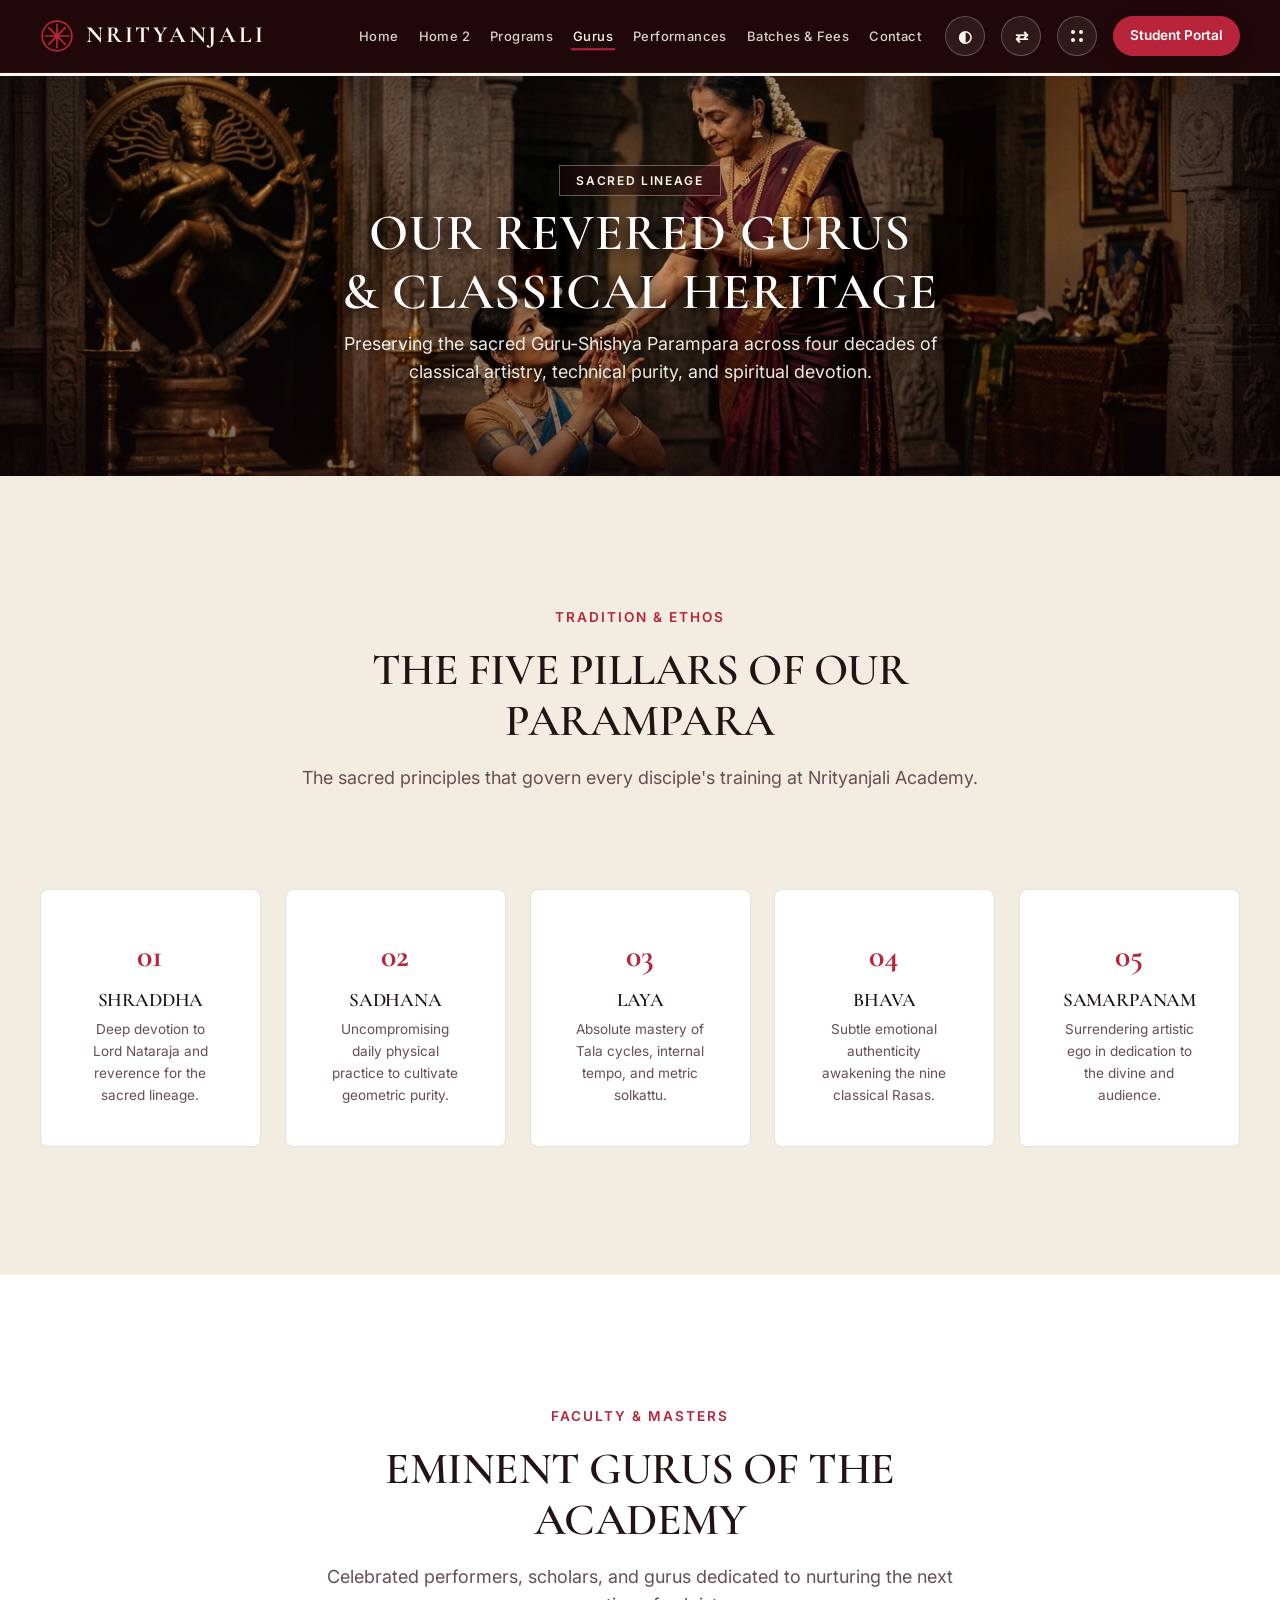
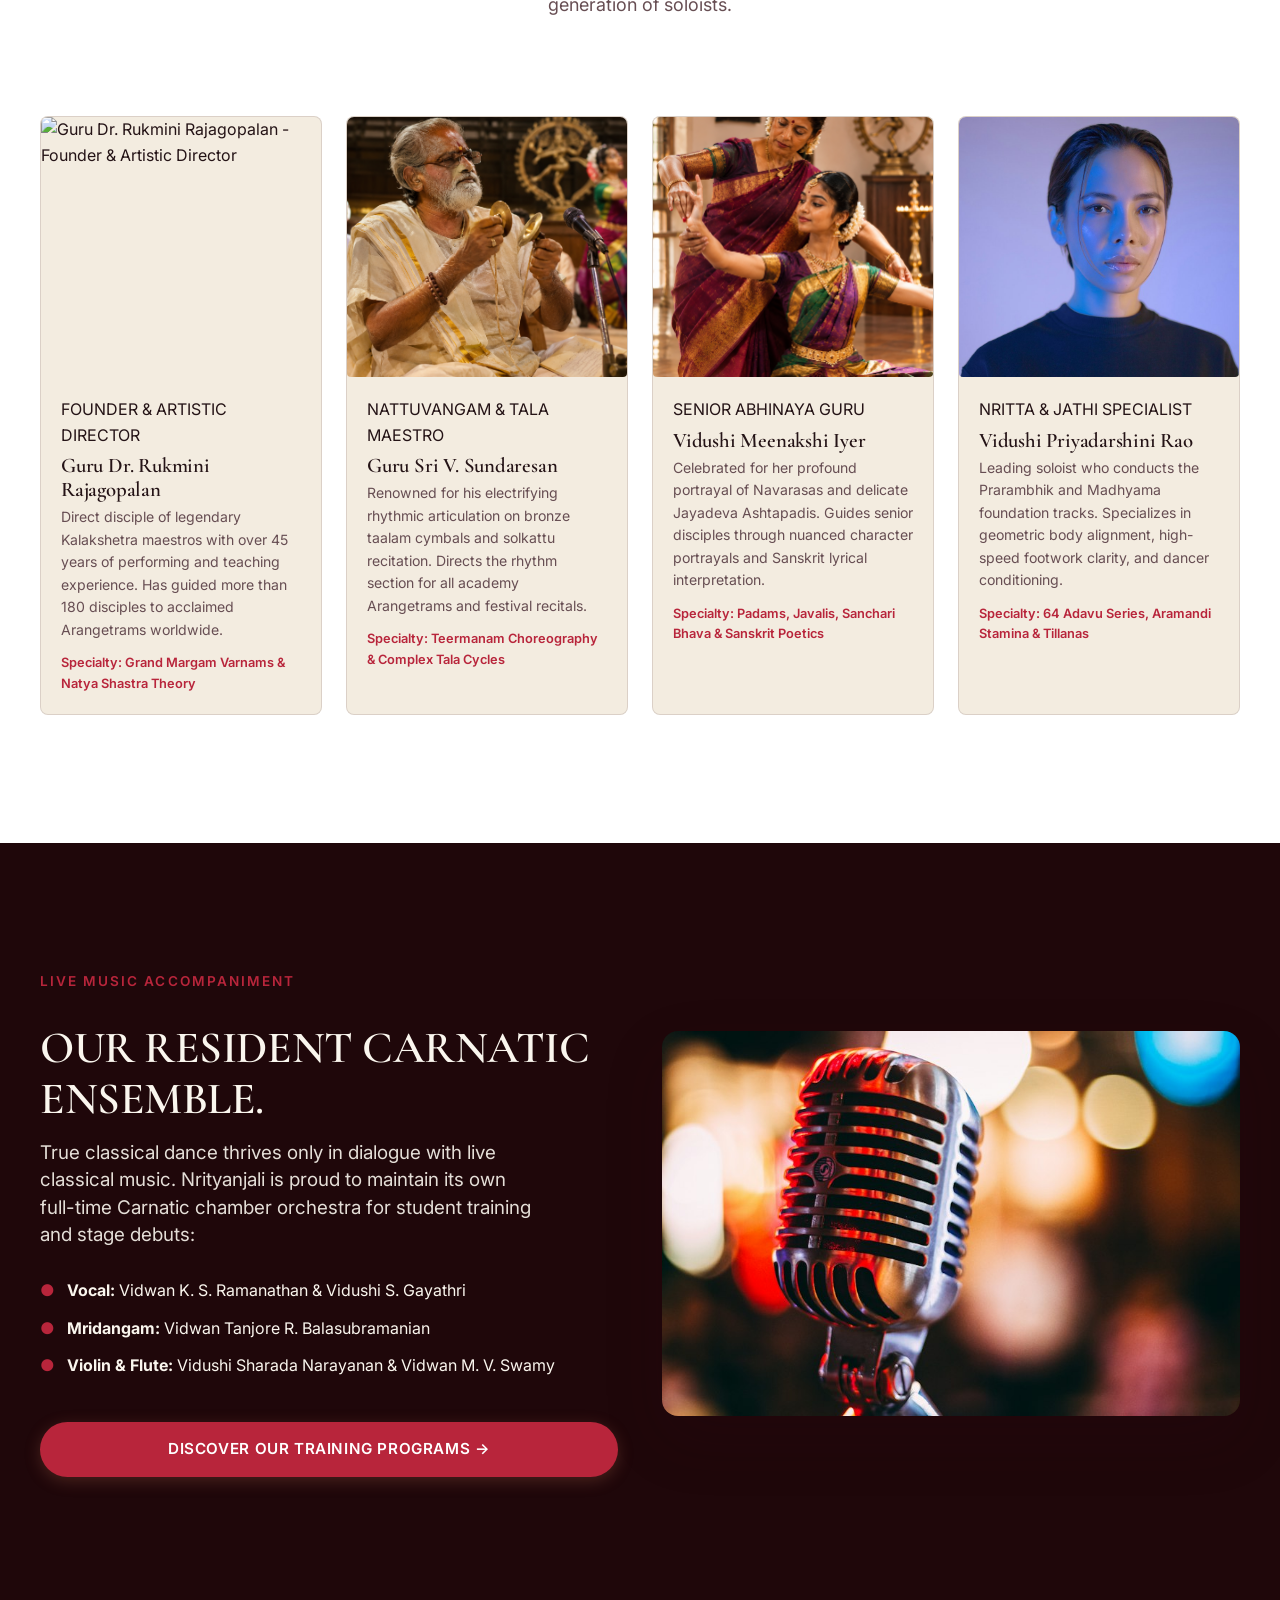
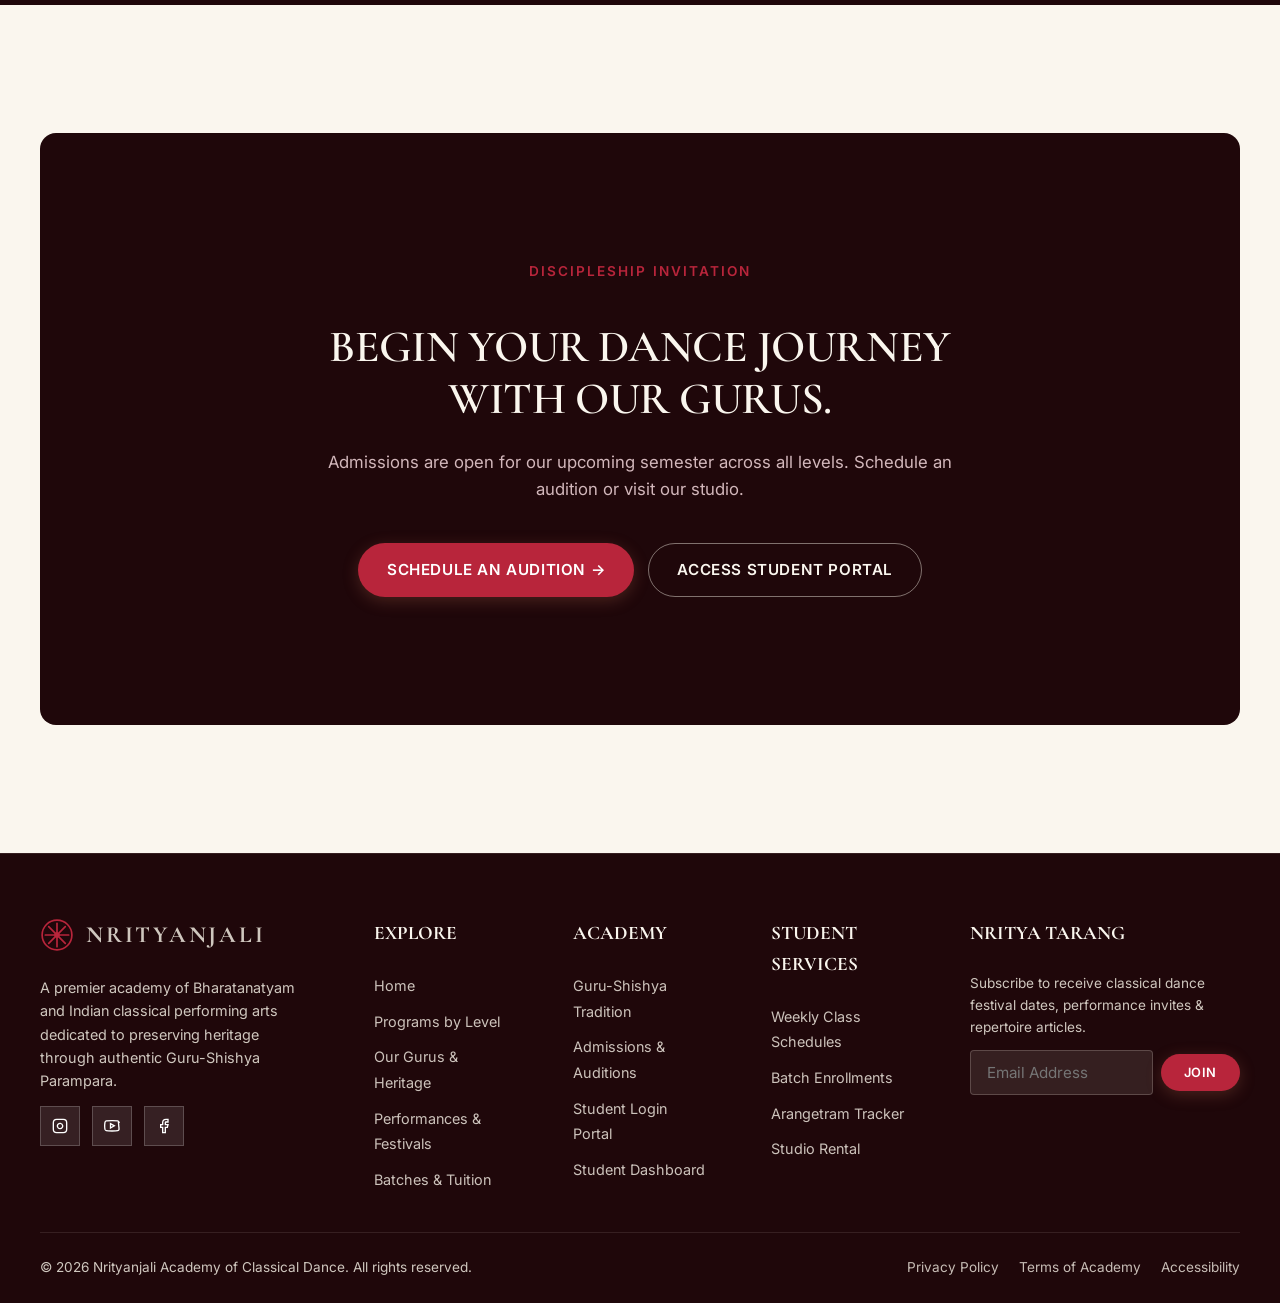
==== about.html @ fc1ba8f5 "Initial commit: Classical dance school portal and website with responsive mobile/tablet layouts" ====
<!DOCTYPE html>
<html lang="en" data-theme="light" dir="ltr">
<head>
  <meta charset="UTF-8">
  <meta name="viewport" content="width=device-width, initial-scale=1.0">
  <title>Our Gurus & Heritage | Nrityanjali Academy of Classical Dance</title>
  <meta name="description" content="Meet the renowned Gurus of Nrityanjali Academy: artistic directors, nattuvangam maestros, and senior abhinaya faculty in the Kalakshetra and Pandanallur traditions.">
  <link rel="icon" type="image/svg+xml" href="assets/images/favicon.svg">
  <link rel="stylesheet" href="assets/css/style.css">
</head>
<body>

  <!-- NAVBAR -->
  <header class="navbar">
    <div class="container nav-container">
      <a href="index.html" class="brand-logo">
        <svg class="logo-icon" viewBox="0 0 32 32" fill="none" xmlns="http://www.w3.org/2000/svg">
          <circle cx="16" cy="16" r="14" stroke="currentColor" stroke-width="1.6"/>
          <path d="M16 5V27M5 16H27M8.2 8.2L23.8 23.8M23.8 8.2L8.2 23.8" stroke="currentColor" stroke-width="1.6" stroke-linecap="round"/>
          <circle cx="16" cy="16" r="2.6" fill="currentColor"/>
        </svg>
        <div class="brand-text"><span class="brand-name">NRITYANJALI</span></div>
      </a>

      <nav>
        <ul class="nav-links">
          <li><a href="index.html" class="nav-link">Home</a></li>
          <li><a href="index2.html" class="nav-link">Home 2</a></li>
          <li><a href="upcoming-workshops.html" class="nav-link">Programs</a></li>
          <li><a href="about.html" class="nav-link active">Gurus</a></li>
          <li><a href="events.html" class="nav-link">Performances</a></li>
          <li><a href="pricing.html" class="nav-link">Batches & Fees</a></li>
          <li><a href="contact.html" class="nav-link">Contact</a></li>
        </ul>
      </nav>

      <div class="nav-actions">
        <button class="ctrl-btn js-theme-toggle" aria-label="Toggle Theme" title="Toggle Theme">
          <span>◐</span>
        </button>
        <button class="ctrl-btn js-rtl-toggle" aria-label="Toggle Direction" title="Toggle Direction">
          <span>⇄</span>
        </button>
        <a href="dashboard.html" class="ctrl-btn" aria-label="Student Dashboard" title="Student Dashboard">
          <svg width="16" height="16" viewBox="0 0 24 24" fill="currentColor"><circle cx="6" cy="6" r="3"/><circle cx="18" cy="6" r="3"/><circle cx="6" cy="18" r="3"/><circle cx="18" cy="18" r="3"/></svg>
        </a>
        <a href="login.html" class="nav-primary-cta" title="Student Login Portal">
          <span>Student Portal</span>
        </a>
      </div>

      <button class="mobile-hamburger" aria-label="Open Mobile Menu"><svg viewBox="0 0 24 24" fill="none" stroke="currentColor" stroke-width="2"><path d="M4 6h16M4 12h16M4 18h16"/></svg></button>
    </div>
  </header>

  <!-- MOBILE DRAWER -->
  <div class="mobile-drawer">
    <div class="drawer-header">
      <div class="brand-text"><span class="brand-name">NRITYANJALI</span></div>
      <button class="drawer-close-btn">✕</button>
    </div>
    <ul class="mobile-drawer-links">
      <li><a href="index.html" class="mobile-drawer-link">Home</a></li>
      <li><a href="index2.html" class="mobile-drawer-link">Home 2</a></li>
      <li><a href="upcoming-workshops.html" class="mobile-drawer-link">Programs</a></li>
      <li><a href="about.html" class="mobile-drawer-link active">Gurus</a></li>
      <li><a href="events.html" class="mobile-drawer-link">Performances</a></li>
      <li><a href="pricing.html" class="mobile-drawer-link">Batches & Fees</a></li>
      <li><a href="contact.html" class="mobile-drawer-link">Contact</a></li>
    </ul>
    <div class="drawer-controls">
      <a href="login.html" class="nav-primary-cta" style="width: 100%; text-align: center;">
        <span>Student Portal</span>
      </a>
      <div class="ctrl-group">
        <button class="ctrl-btn js-theme-toggle" aria-label="Toggle Theme" title="Toggle Theme"><span>◐</span></button>
        <button class="ctrl-btn js-rtl-toggle" aria-label="Toggle Direction" title="Toggle Direction"><span>⇄</span></button>
        <a href="dashboard.html" class="ctrl-btn" aria-label="Student Dashboard" title="Student Dashboard">
          <svg width="16" height="16" viewBox="0 0 24 24" fill="currentColor"><circle cx="6" cy="6" r="3"/><circle cx="18" cy="6" r="3"/><circle cx="6" cy="18" r="3"/><circle cx="18" cy="18" r="3"/></svg>
        </a>
      </div>
    </div>
  </div>

  <main>
    <!-- SECTION 01 — HERO -->
    <section class="inner-hero hero-gurus">
      <div class="container">
        <span class="section-tag">SACRED LINEAGE</span>
        <h1>OUR REVERED GURUS<br>&amp; CLASSICAL HERITAGE</h1>
        <p>
          Preserving the sacred Guru-Shishya Parampara across four decades of classical artistry, technical purity, and spiritual devotion.
        </p>
      </div>
    </section>

    <!-- SECTION 02 — FIVE PILLARS OF GURU-SHISHYA PARAMPARA -->
    <section class="section-padding" style="background-color: var(--bg-surface-elevated);">
      <div class="container">
        <div class="section-header center-align">
          <span class="section-tag">TRADITION & ETHOS</span>
          <h2>THE FIVE PILLARS OF OUR PARAMPARA</h2>
          <p>The sacred principles that govern every disciple's training at Nrityanjali Academy.</p>
        </div>

        <div class="grid-5" style="margin-top: var(--space-xl);">
          <div class="hover-petal-card" style="background: var(--bg-surface); padding: var(--space-lg); border-radius: var(--radius-md); text-align: center; border: 1px solid var(--border-color);">
            <div style="font-family: var(--font-serif); font-size: 2rem; color: var(--terracotta-bloom); font-weight: bold;">01</div>
            <h4 style="margin-block: 8px;">SHRADDHA</h4>
            <p style="font-size: 0.85rem;">Deep devotion to Lord Nataraja and reverence for the sacred lineage.</p>
          </div>

          <div class="hover-petal-card" style="background: var(--bg-surface); padding: var(--space-lg); border-radius: var(--radius-md); text-align: center; border: 1px solid var(--border-color);">
            <div style="font-family: var(--font-serif); font-size: 2rem; color: var(--terracotta-bloom); font-weight: bold;">02</div>
            <h4 style="margin-block: 8px;">SADHANA</h4>
            <p style="font-size: 0.85rem;">Uncompromising daily physical practice to cultivate geometric purity.</p>
          </div>

          <div class="hover-petal-card" style="background: var(--bg-surface); padding: var(--space-lg); border-radius: var(--radius-md); text-align: center; border: 1px solid var(--border-color);">
            <div style="font-family: var(--font-serif); font-size: 2rem; color: var(--terracotta-bloom); font-weight: bold;">03</div>
            <h4 style="margin-block: 8px;">LAYA</h4>
            <p style="font-size: 0.85rem;">Absolute mastery of Tala cycles, internal tempo, and metric solkattu.</p>
          </div>

          <div class="hover-petal-card" style="background: var(--bg-surface); padding: var(--space-lg); border-radius: var(--radius-md); text-align: center; border: 1px solid var(--border-color);">
            <div style="font-family: var(--font-serif); font-size: 2rem; color: var(--terracotta-bloom); font-weight: bold;">04</div>
            <h4 style="margin-block: 8px;">BHAVA</h4>
            <p style="font-size: 0.85rem;">Subtle emotional authenticity awakening the nine classical Rasas.</p>
          </div>

          <div class="hover-petal-card" style="background: var(--bg-surface); padding: var(--space-lg); border-radius: var(--radius-md); text-align: center; border: 1px solid var(--border-color);">
            <div style="font-family: var(--font-serif); font-size: 2rem; color: var(--terracotta-bloom); font-weight: bold;">05</div>
            <h4 style="margin-block: 8px;">SAMARPANAM</h4>
            <p style="font-size: 0.85rem;">Surrendering artistic ego in dedication to the divine and audience.</p>
          </div>
        </div>
      </div>
    </section>

    <!-- SECTION 03 — MEET THE GURUS & ARTISTIC DIRECTORS -->
    <section class="section-padding" style="background-color: var(--bg-surface);">
      <div class="container">
        <div class="section-header center-align" style="margin-bottom: var(--space-2xl);">
          <span class="section-tag">FACULTY & MASTERS</span>
          <h2>EMINENT GURUS OF THE ACADEMY</h2>
          <p>Celebrated performers, scholars, and gurus dedicated to nurturing the next generation of soloists.</p>
        </div>

        <div style="display: grid; grid-template-columns: repeat(auto-fit, minmax(280px, 1fr)); gap: 24px;">
          
          <!-- Guru 1: Founder -->
          <div class="hover-petal-card" style="background: var(--bg-surface-elevated); border: 1px solid var(--border-color); border-radius: var(--radius-md); overflow: hidden;">
            <div class="image-leaf-container" style="height: 260px;">
              <img src="assets/images/guru-founder.jpg" alt="Guru Dr. Rukmini Rajagopalan - Founder & Artistic Director">
            </div>
            <div style="padding: 20px;">
              <span class="workshop-badge-status" style="margin-bottom: 6px;">FOUNDER & ARTISTIC DIRECTOR</span>
              <h3 style="margin-block: 6px 4px; font-size: 1.3rem;">Guru Dr. Rukmini Rajagopalan</h3>
              <p style="font-size: 0.88rem; color: var(--text-muted); line-height: 1.6; margin-bottom: 12px;">
                Direct disciple of legendary Kalakshetra maestros with over 45 years of performing and teaching experience. Has guided more than 180 disciples to acclaimed Arangetrams worldwide.
              </p>
              <div style="font-size: 0.8rem; color: var(--terracotta-bloom); font-weight: 600;">Specialty: Grand Margam Varnams & Natya Shastra Theory</div>
            </div>
          </div>

          <!-- Guru 2: Nattuvangam Maestro -->
          <div class="hover-petal-card" style="background: var(--bg-surface-elevated); border: 1px solid var(--border-color); border-radius: var(--radius-md); overflow: hidden;">
            <div class="image-leaf-container" style="height: 260px;">
              <img src="assets/images/guru-maestro.jpg" alt="Guru Sri V. Sundaresan - Nattuvangam & Tala Maestro">
            </div>
            <div style="padding: 20px;">
              <span class="workshop-badge-status" style="margin-bottom: 6px;">NATTUVANGAM & TALA MAESTRO</span>
              <h3 style="margin-block: 6px 4px; font-size: 1.3rem;">Guru Sri V. Sundaresan</h3>
              <p style="font-size: 0.88rem; color: var(--text-muted); line-height: 1.6; margin-bottom: 12px;">
                Renowned for his electrifying rhythmic articulation on bronze taalam cymbals and solkattu recitation. Directs the rhythm section for all academy Arangetrams and festival recitals.
              </p>
              <div style="font-size: 0.8rem; color: var(--terracotta-bloom); font-weight: 600;">Specialty: Teermanam Choreography & Complex Tala Cycles</div>
            </div>
          </div>

          <!-- Guru 3: Abhinaya Guru -->
          <div class="hover-petal-card" style="background: var(--bg-surface-elevated); border: 1px solid var(--border-color); border-radius: var(--radius-md); overflow: hidden;">
            <div class="image-leaf-container" style="height: 260px;">
              <img src="assets/images/guru-teacher.jpg" alt="Vidushi Meenakshi Iyer - Senior Abhinaya Guru">
            </div>
            <div style="padding: 20px;">
              <span class="workshop-badge-status" style="margin-bottom: 6px;">SENIOR ABHINAYA GURU</span>
              <h3 style="margin-block: 6px 4px; font-size: 1.3rem;">Vidushi Meenakshi Iyer</h3>
              <p style="font-size: 0.88rem; color: var(--text-muted); line-height: 1.6; margin-bottom: 12px;">
                Celebrated for her profound portrayal of Navarasas and delicate Jayadeva Ashtapadis. Guides senior disciples through nuanced character portrayals and Sanskrit lyrical interpretation.
              </p>
              <div style="font-size: 0.8rem; color: var(--terracotta-bloom); font-weight: 600;">Specialty: Padams, Javalis, Sanchari Bhava & Sanskrit Poetics</div>
            </div>
          </div>

          <!-- Guru 4: Nritta Specialist -->
          <div class="hover-petal-card" style="background: var(--bg-surface-elevated); border: 1px solid var(--border-color); border-radius: var(--radius-md); overflow: hidden;">
            <div class="image-leaf-container" style="height: 260px;">
              <img src="assets/images/guru-dancer.jpg" alt="Vidushi Priyadarshini Rao - Choreography & Nritta Specialist">
            </div>
            <div style="padding: 20px;">
              <span class="workshop-badge-status" style="margin-bottom: 6px;">NRITTA & JATHI SPECIALIST</span>
              <h3 style="margin-block: 6px 4px; font-size: 1.3rem;">Vidushi Priyadarshini Rao</h3>
              <p style="font-size: 0.88rem; color: var(--text-muted); line-height: 1.6; margin-bottom: 12px;">
                Leading soloist who conducts the Prarambhik and Madhyama foundation tracks. Specializes in geometric body alignment, high-speed footwork clarity, and dancer conditioning.
              </p>
              <div style="font-size: 0.8rem; color: var(--terracotta-bloom); font-weight: 600;">Specialty: 64 Adavu Series, Aramandi Stamina & Tillanas</div>
            </div>
          </div>

        </div>
      </div>
    </section>

    <!-- SECTION 04 — RESIDENT CARNATIC ORCHESTRA -->
    <section class="section-padding" style="padding-block: var(--space-3xl); background-color: var(--botanical-deep); color: var(--petal-cream);">
      <div class="container">
        <div class="container hero-grid" style="align-items: center;">
          <div class="hero-content">
            <span class="section-tag" style="color: var(--terracotta-bloom);">LIVE MUSIC ACCOMPANIMENT</span>
            <h2 style="color: var(--petal-cream);">OUR RESIDENT CARNATIC ENSEMBLE.</h2>
            <p class="hero-supporting" style="color: var(--petal-cream); opacity: 0.9;">
              True classical dance thrives only in dialogue with live classical music. Nrityanjali is proud to maintain its own full-time Carnatic chamber orchestra for student training and stage debuts:
            </p>
            <div style="display: flex; flex-direction: column; gap: 12px; margin-block: var(--space-sm);">
              <div style="display: flex; gap: 12px; align-items: center;">
                <span style="color: var(--terracotta-bloom); font-weight: bold;">●</span>
                <span><strong>Vocal:</strong> Vidwan K. S. Ramanathan & Vidushi S. Gayathri</span>
              </div>
              <div style="display: flex; gap: 12px; align-items: center;">
                <span style="color: var(--terracotta-bloom); font-weight: bold;">●</span>
                <span><strong>Mridangam:</strong> Vidwan Tanjore R. Balasubramanian</span>
              </div>
              <div style="display: flex; gap: 12px; align-items: center;">
                <span style="color: var(--terracotta-bloom); font-weight: bold;">●</span>
                <span><strong>Violin & Flute:</strong> Vidushi Sharada Narayanan & Vidwan M. V. Swamy</span>
              </div>
            </div>
            <a href="upcoming-workshops.html" class="btn btn-primary" style="margin-top: 14px;">
              DISCOVER OUR TRAINING PROGRAMS →
            </a>
          </div>

          <div class="hero-image-wrapper">
            <div class="image-leaf-container hover-petal-card" style="border-radius: var(--radius-lg); overflow: hidden; box-shadow: var(--shadow-lg);">
              <img src="assets/images/orchestra-music.jpg" alt="Carnatic music orchestra playing live mridangam and classical instruments for dance recital">
            </div>
          </div>
        </div>
      </div>
    </section>

    <!-- SECTION 05 — CTA INVITATION -->
    <section class="section-padding">
      <div class="container">
        <div class="final-cta-section">
          <div class="final-cta-content">
            <span class="section-tag" style="color: var(--terracotta-bloom);">DISCIPLESHIP INVITATION</span>
            <h2>BEGIN YOUR DANCE JOURNEY WITH OUR GURUS.</h2>
            <p>Admissions are open for our upcoming semester across all levels. Schedule an audition or visit our studio.</p>
            <div style="display: flex; gap: 14px; justify-content: center; flex-wrap: wrap; margin-top: var(--space-sm);">
              <a href="contact.html" class="btn btn-primary">
                SCHEDULE AN AUDITION →
              </a>
              <a href="dashboard.html" class="btn btn-secondary btn-outline-cream">
                ACCESS STUDENT PORTAL
              </a>
            </div>
          </div>
        </div>
      </div>
    </section>
  </main>

  <!-- FOOTER -->
  <footer class="footer">
    <div class="container">
      <div class="footer-grid">
        <div class="footer-col">
          <a href="index.html" class="brand-logo" style="margin-bottom: var(--space-md);">
            <svg class="logo-icon" viewBox="0 0 32 32" fill="none" xmlns="http://www.w3.org/2000/svg">
              <circle cx="16" cy="16" r="14" stroke="currentColor" stroke-width="1.6"/>
              <path d="M16 5V27M5 16H27M8.2 8.2L23.8 23.8M23.8 8.2L8.2 23.8" stroke="currentColor" stroke-width="1.6" stroke-linecap="round"/>
              <circle cx="16" cy="16" r="2.6" fill="currentColor"/>
            </svg>
            <div class="brand-text">
              <span class="brand-name">NRITYANJALI</span>
            </div>
          </a>
          <p style="color: var(--text-inverse-muted); font-size: 0.9rem; margin-bottom: 14px;">
            A premier academy of Bharatanatyam and Indian classical performing arts dedicated to preserving heritage through authentic Guru-Shishya Parampara.
          </p>
          <div class="social-links-grid">
            <a href="#" class="social-icon-btn" aria-label="Instagram" title="Instagram" style="background: rgba(255,255,255,0.1); border-color: rgba(255,255,255,0.2); color: #fff;">
              <svg width="16" height="16" viewBox="0 0 24 24" fill="none" stroke="currentColor" stroke-width="2"><rect x="2" y="2" width="20" height="20" rx="5" ry="5"/><path d="M16 11.37A4 4 0 1 1 12.63 8 4 4 0 0 1 16 11.37z"/><line x1="17.5" y1="6.5" x2="17.51" y2="6.5"/></svg>
            </a>
            <a href="#" class="social-icon-btn" aria-label="YouTube" title="YouTube" style="background: rgba(255,255,255,0.1); border-color: rgba(255,255,255,0.2); color: #fff;">
              <svg width="16" height="16" viewBox="0 0 24 24" fill="none" stroke="currentColor" stroke-width="2"><path d="M22.54 6.42a2.78 2.78 0 0 0-1.94-2C18.88 4 12 4 12 4s-6.88 0-8.6.46a2.78 2.78 0 0 0-1.94 2A29 29 0 0 0 1 11.75a29 29 0 0 0 .46 5.33A2.78 2.78 0 0 0 3.4 19c1.72.46 8.6.46 8.6.46s6.88 0 8.6-.46a2.78 2.78 0 0 0 1.94-2 29 29 0 0 0-.46-5.25 29 29 0 0 0-.46-5.33z"/><polygon points="9.75 15.02 15.5 11.75 9.75 8.48 9.75 15.02"/></svg>
            </a>
            <a href="#" class="social-icon-btn" aria-label="Facebook" title="Facebook" style="background: rgba(255,255,255,0.1); border-color: rgba(255,255,255,0.2); color: #fff;">
              <svg width="16" height="16" viewBox="0 0 24 24" fill="none" stroke="currentColor" stroke-width="2"><path d="M18 2h-3a5 5 0 0 0-5 5v3H7v4h3v8h4v-8h3l1-4h-4V7a1 1 0 0 1 1-1h3z"/></svg>
            </a>
          </div>
        </div>

        <div class="footer-col">
          <h5>EXPLORE</h5>
          <ul class="footer-links">
            <li><a href="index.html">Home</a></li>
            <li><a href="upcoming-workshops.html">Programs by Level</a></li>
            <li><a href="about.html">Our Gurus & Heritage</a></li>
            <li><a href="events.html">Performances & Festivals</a></li>
            <li><a href="pricing.html">Batches & Tuition</a></li>
          </ul>
        </div>

        <div class="footer-col">
          <h5>ACADEMY</h5>
          <ul class="footer-links">
            <li><a href="about.html">Guru-Shishya Tradition</a></li>
            <li><a href="contact.html">Admissions & Auditions</a></li>
            <li><a href="login.html">Student Login Portal</a></li>
            <li><a href="dashboard.html">Student Dashboard</a></li>
          </ul>
        </div>

        <div class="footer-col">
          <h5>STUDENT SERVICES</h5>
          <ul class="footer-links">
            <li><a href="dashboard.html#schedules">Weekly Class Schedules</a></li>
            <li><a href="dashboard.html#batches">Batch Enrollments</a></li>
            <li><a href="dashboard.html#arangetram">Arangetram Tracker</a></li>
            <li><a href="contact.html">Studio Rental</a></li>
          </ul>
        </div>

        <div class="footer-col">
          <h5>NRITYA TARANG</h5>
          <p style="color: var(--text-inverse-muted); font-size: 0.85rem; margin-bottom: 12px;">
            Subscribe to receive classical dance festival dates, performance invites & repertoire articles.
          </p>
          <form class="newsletter-form" onsubmit="event.preventDefault(); showToast('Subscribed to Nritya Tarang Bulletin!');">
            <div class="newsletter-input-group">
              <input type="email" class="form-control" placeholder="Email Address" required style="background: rgba(247,241,231,0.1); color: var(--petal-cream); border-color: rgba(247,241,231,0.2);">
              <button type="submit" class="btn btn-primary" style="padding: 10px 18px; font-size: 0.8rem;">JOIN</button>
            </div>
          </form>
        </div>
      </div>

      <div class="footer-bottom">
        <span>© 2026 Nrityanjali Academy of Classical Dance. All rights reserved.</span>
        <div style="display: flex; gap: 20px;">
          <a href="#" style="color: var(--text-inverse-muted);">Privacy Policy</a>
          <a href="#" style="color: var(--text-inverse-muted);">Terms of Academy</a>
          <a href="#" style="color: var(--text-inverse-muted);">Accessibility</a>
        </div>
      </div>
    </div>
  </footer>

  <script src="assets/js/main.js"></script>
</body>
</html>
---- assets/css/style.css ----
/* ==========================================================================
   NRITYANJALI — BHARATANATYAM & CLASSICAL DANCE ACADEMY
   Public Website Stylesheet (assets/css/style.css)
   Colors:
     Temple Maroon:    #350B14
     Silk Ivory Cream: #FAF6EE
     Kumkum Alta Red:  #B22234
     Temple Gold:      #C59B27
   ========================================================================== */

@import url('https://fonts.googleapis.com/css2?family=Cormorant+Garamond:ital,wght@0,400;0,500;0,600;0,700;1,400;1,600&family=Inter:wght@300;400;500;600;700&display=swap');

:root {
  /* Brand Core Palette — Sacred Classical Indian Dance */
  --botanical-deep: #1F070A;           /* Deep Cinematic Temple Maroon sampled from reference */
  --petal-cream: #FAF6EE;              /* Sacred Temple Silk Ivory / Raw Cream */
  --terracotta-bloom: #B8253B;         /* Authentic Alta / Kumkum Crimson Red */
  --terracotta-hover: #92182B;         /* Deep Crimson on hover */
  --terracotta-light: rgba(184, 37, 59, 0.12);
  --temple-gold: #C59B27;              /* South Indian Temple Gold */
  --temple-gold-hover: #A8811C;

  /* Light Theme Defaults */
  --bg-primary: var(--petal-cream);
  --bg-surface: #FFFFFF;
  --bg-surface-elevated: #F3ECE0;
  --bg-dark-section: var(--botanical-deep);
  --text-main: #241316;
  --text-muted: #674E53;
  --text-inverse: var(--petal-cream);
  --text-inverse-muted: #D2B7BB;
  --border-color: rgba(45, 9, 17, 0.12);
  --border-focus: var(--terracotta-bloom);
  --hero-bg-overlay-1: rgba(250, 246, 238, 0.45);
  --hero-bg-overlay-2: rgba(250, 246, 238, 0.70);

  /* Typography */
  --font-serif: 'Cormorant Garamond', Georgia, serif;
  --font-sans: 'Inter', -apple-system, BlinkMacSystemFont, sans-serif;

  /* Global Spacing Token System */
  --space-xs: 8px;
  --space-sm: 16px;
  --space-md: 24px;
  --space-lg: 40px;
  --space-xl: 64px;
  --space-2xl: 96px;
  --space-3xl: 128px;

  /* Container Math */
  --container-max: 1320px;
  --container-pad: 40px;

  /* Transitions & Shadows */
  --transition-fast: 0.2s cubic-bezier(0.16, 1, 0.3, 1);
  --transition-smooth: 0.4s cubic-bezier(0.16, 1, 0.3, 1);
  --transition-spring: 0.5s cubic-bezier(0.34, 1.56, 0.64, 1);
  --shadow-sm: 0 4px 20px rgba(45, 9, 17, 0.05);
  --shadow-md: 0 12px 36px rgba(45, 9, 17, 0.09);
  --shadow-lg: 0 24px 60px rgba(45, 9, 17, 0.15);

  /* Radius */
  --radius-sm: 4px;
  --radius-md: 8px;
  --radius-lg: 16px;
  --radius-pill: 9999px;
}

/* Dark Theme Overrides */
[data-theme="dark"] {
  --bg-primary: #150508;
  --bg-surface: #1F0B10;
  --bg-surface-elevated: #2E1219;
  --bg-dark-section: #0F0306;
  --text-main: #FAF3EB;
  --text-muted: #D2BAC0;
  --text-inverse: #150508;
  --text-inverse-muted: #E2CED1;
  --border-color: rgba(250, 246, 238, 0.15);
  --terracotta-bloom: #F06A7E;
  --terracotta-hover: #FF8596;
  --terracotta-light: rgba(240, 106, 126, 0.16);
  --temple-gold: #E5B842;
  --temple-gold-hover: #F2CA5C;
}

/* Reset & Box Sizing */
*, *::before, *::after {
  box-sizing: border-box;
  margin: 0;
  padding: 0;
}

html {
  scroll-behavior: smooth;
  font-size: 16px;
  -webkit-text-size-adjust: 100%;
  overflow-x: hidden !important;
  width: 100%;
  max-width: 100%;
}

body {
  font-family: var(--font-sans);
  background-color: var(--bg-primary);
  color: var(--text-main);
  line-height: 1.6;
  overflow-x: hidden !important;
  width: 100%;
  max-width: 100%;
  position: relative;
  transition: background-color var(--transition-smooth), color var(--transition-smooth);
  -webkit-font-smoothing: antialiased;
  padding-top: 76px;
}

body.login-page-body,
body.dashboard-body {
  padding-top: 0 !important;
}

/* Reduced Motion */
@media (prefers-reduced-motion: reduce) {
  *, *::before, *::after {
    animation-duration: 0.01ms !important;
    animation-iteration-count: 1 !important;
    transition-duration: 0.01ms !important;
    scroll-behavior: auto !important;
  }
}

/* ==========================================================================
   GLOBAL CONTAINER & LAYOUT
   ========================================================================== */

.container {
  max-width: var(--container-max);
  width: calc(100% - 80px);
  margin-inline: auto;
}

@media (max-width: 1024px) {
  .container {
    width: calc(100% - 48px);
  }
}

@media (max-width: 480px) {
  .container {
    width: calc(100% - 32px);
  }
}

/* Typography Base */
h1, h2, h3, h4, .serif-font {
  font-family: var(--font-serif);
  font-weight: 600;
  line-height: 1.15;
  letter-spacing: -0.01em;
}

h1 { font-size: clamp(2.25rem, 5vw, 4.5rem); }
h2 { font-size: clamp(1.85rem, 3.5vw, 3.25rem); }
h3 { font-size: clamp(1.35rem, 2.2vw, 2rem); }
h4 { font-size: clamp(1.1rem, 1.5vw, 1.4rem); }

p {
  color: var(--text-muted);
  font-size: 1.05rem;
}

a {
  color: inherit;
  text-decoration: none;
}

img {
  max-width: 100%;
  height: auto;
  display: block;
  object-fit: cover;
}

/* Section Wrapper */
.section-padding {
  padding-block: var(--space-3xl);
}

@media (max-width: 768px) {
  .section-padding {
    padding-block: var(--space-xl);
  }
}

/* Section Header Component */
.section-header {
  margin-bottom: var(--space-2xl);
  max-width: 680px;
}

.section-header.center-align {
  margin-inline: auto;
  text-align: center;
}

.section-tag {
  display: inline-flex;
  align-items: center;
  gap: var(--space-xs);
  color: var(--terracotta-bloom);
  font-family: var(--font-sans);
  font-size: 0.85rem;
  font-weight: 600;
  text-transform: uppercase;
  letter-spacing: 0.15em;
  margin-bottom: var(--space-sm);
}

/* Section tag indicator removed for cleaner appearance */


.section-header p {
  margin-top: var(--space-sm);
  font-size: 1.125rem;
}

/* ==========================================================================
   RESPONSIVE GRID UTILITIES
   ========================================================================== */

.grid-2 {
  display: grid;
  grid-template-columns: repeat(2, 1fr);
  gap: var(--space-xl);
}

.grid-3 {
  display: grid;
  grid-template-columns: repeat(3, 1fr);
  gap: var(--space-xl);
}

.grid-4 {
  display: grid;
  grid-template-columns: repeat(4, 1fr);
  gap: var(--space-lg);
}

.grid-5 {
  display: grid;
  grid-template-columns: repeat(5, 1fr);
  gap: var(--space-md);
}

/* Tablet Viewports (601px - 1024px) */
@media (min-width: 601px) and (max-width: 1024px) {
  .grid-2,
  .grid-3,
  .grid-4,
  .grid-5,
  .workshops-grid,
  .events-grid,
  .features-grid,
  .pricing-grid,
  .team-grid,
  .palette-grid {
    display: grid !important;
    grid-template-columns: repeat(2, 1fr) !important;
    gap: var(--space-xl) !important;
  }

  /* Centered leftover odd card rule with identical sizing across all public pages */
  .grid-2 > *:last-child:nth-child(odd),
  .grid-3 > *:last-child:nth-child(odd),
  .grid-4 > *:last-child:nth-child(odd),
  .grid-5 > *:last-child:nth-child(odd),
  .workshops-grid > *:last-child:nth-child(odd),
  .events-grid > *:last-child:nth-child(odd),
  .features-grid > *:last-child:nth-child(odd),
  .pricing-grid > *:last-child:nth-child(odd),
  .team-grid > *:last-child:nth-child(odd),
  .palette-grid > *:last-child:nth-child(odd) {
    grid-column: 1 / -1 !important;
    width: calc(50% - (var(--space-xl, 24px) / 2)) !important;
    max-width: calc(50% - (var(--space-xl, 24px) / 2)) !important;
    margin-inline: auto !important;
    justify-self: center !important;
  }
}

/* Small Mobile Only Viewports (<= 600px) */
@media (max-width: 600px) {
  .grid-2,
  .grid-3,
  .grid-4,
  .grid-5,
  .workshops-grid,
  .events-grid,
  .features-grid,
  .pricing-grid,
  .team-grid {
    display: grid !important;
    grid-template-columns: 1fr !important;
    gap: var(--space-md) !important;
  }

  .grid-2 > *,
  .grid-3 > *,
  .grid-4 > *,
  .grid-5 > *,
  .workshops-grid > *,
  .events-grid > *,
  .features-grid > *,
  .pricing-grid > *,
  .team-grid > * {
    grid-column: auto !important;
    max-width: 100% !important;
    width: 100% !important;
    margin-inline: 0 !important;
  }
}


/* ==========================================================================
   UNIQUE BOTANICAL HOVER ANIMATIONS
   ========================================================================== */

/* 1. Botanical Underline Stem Draw */
.hover-stem-link {
  position: relative;
  display: inline-flex;
  align-items: center;
  gap: 8px;
  color: var(--text-main);
  font-weight: 500;
  transition: color var(--transition-fast);
}

.hover-stem-link::after {
  content: '';
  position: absolute;
  bottom: -4px;
  inset-inline-start: 0;
  width: 0%;
  height: 2px;
  background-color: var(--terracotta-bloom);
  transition: width var(--transition-smooth);
}

.hover-stem-link:hover::after {
  width: 100%;
}

.hover-stem-link .arrow-icon {
  transition: transform var(--transition-smooth);
}

.hover-stem-link:hover .arrow-icon {
  transform: translateX(6px);
}

[dir="rtl"] .hover-stem-link:hover .arrow-icon {
  transform: translateX(-6px);
}

/* 2. Floating Petal Card Animation */
.hover-petal-card {
  transition: transform var(--transition-smooth), box-shadow var(--transition-smooth), border-color var(--transition-smooth);
  will-change: transform;
}

.hover-petal-card:hover {
  transform: translateY(-8px) rotate(-0.3deg);
  box-shadow: var(--shadow-md);
  border-color: rgba(201, 111, 85, 0.4);
}

/* 3. Image Leaf Morphing Zoom */
.image-leaf-container {
  overflow: hidden;
  border-radius: var(--radius-sm);
  transition: border-radius var(--transition-smooth);
}

.image-leaf-container img {
  transition: transform 0.6s cubic-bezier(0.16, 1, 0.3, 1);
  width: 100%;
  height: 100%;
  object-fit: cover;
}

.image-leaf-container:hover {
  border-radius: 4px 32px 4px 32px;
}

.image-leaf-container:hover img {
  transform: scale(1.05);
}

/* 4. Terracotta Primary Button */
.btn {
  display: inline-flex;
  align-items: center;
  justify-content: center;
  gap: 10px;
  padding: 14px 28px;
  font-family: var(--font-sans);
  font-size: 0.95rem;
  font-weight: 600;
  letter-spacing: 0.04em;
  text-transform: uppercase;
  border-radius: var(--radius-pill);
  border: 1px solid transparent;
  cursor: pointer;
  transition: all var(--transition-smooth);
  text-decoration: none;
  white-space: nowrap;
}

.btn-primary {
  background-color: var(--terracotta-bloom);
  color: #FFFFFF;
  box-shadow: 0 4px 16px rgba(201, 111, 85, 0.25);
}

.btn-primary:hover {
  background-color: var(--terracotta-hover);
  transform: translateY(-2px);
  box-shadow: 0 8px 24px rgba(201, 111, 85, 0.35);
}

.btn-secondary {
  background-color: transparent;
  color: var(--text-main);
  border-color: var(--border-color);
}

.btn-secondary:hover {
  background-color: var(--bg-surface-elevated);
  border-color: var(--text-main);
  transform: translateY(-2px);
}

.btn-outline-cream {
  background-color: transparent;
  color: var(--petal-cream);
  border-color: rgba(247, 241, 231, 0.3);
}

.btn-outline-cream:hover {
  background-color: rgba(247, 241, 231, 0.1);
  border-color: var(--petal-cream);
}

.btn .btn-arrow {
  transition: transform var(--transition-smooth);
}

.btn:hover .btn-arrow {
  transform: translateX(4px);
}

[dir="rtl"] .btn:hover .btn-arrow {
  transform: translateX(-4px);
}

/* ==========================================================================
   NAVBAR & HEADER
   ========================================================================== */

.navbar {
  position: fixed !important;
  top: 0 !important;
  inset-inline-start: 0 !important;
  inset-inline-end: 0 !important;
  width: 100% !important;
  max-width: 100% !important;
  z-index: 1000 !important;
  background-color: var(--botanical-deep) !important;
  color: var(--petal-cream);
  padding-block: 16px;
  transition: padding var(--transition-smooth), background-color var(--transition-smooth), box-shadow var(--transition-smooth);
  border-bottom: 1px solid rgba(255, 255, 255, 0.05);
  box-sizing: border-box !important;
}

.navbar.scrolled {
  padding-block: 10px;
  box-shadow: 0 10px 30px rgba(0, 0, 0, 0.35);
  background-color: var(--botanical-deep) !important;
}

.nav-container {
  display: flex;
  align-items: center;
  justify-content: space-between;
  position: relative;
}

.nav-container > nav {
  position: absolute;
  left: 50%;
  top: 50%;
  transform: translate(-50%, -50%);
  display: flex;
  align-items: center;
  justify-content: center;
  z-index: 10;
}

/* Logo */
.brand-logo {
  display: flex;
  align-items: center;
  gap: 12px;
  color: var(--petal-cream);
}

.logo-icon {
  width: 34px;
  height: 34px;
  color: var(--terracotta-bloom);
}

.brand-text {
  display: flex;
  flex-direction: column;
}

.brand-name {
  font-family: var(--font-serif);
  font-size: 1.45rem;
  font-weight: 700;
  letter-spacing: 0.12em;
  line-height: 1;
  text-transform: uppercase;
  color: var(--petal-cream);
}

.brand-descriptor {
  display: none !important;
}

/* Desktop Menu Links */
.nav-links {
  display: flex;
  align-items: center;
  justify-content: center;
  gap: 20px;
  list-style: none;
  margin: 0;
  padding: 0;
}

.nav-link {
  color: rgba(250, 246, 238, 0.85);
  font-size: 0.8125rem;
  font-weight: 500;
  letter-spacing: 0.03em;
  transition: color var(--transition-fast);
  position: relative;
  padding-block: 6px;
  padding-inline: 2px;
  white-space: nowrap;
}

.nav-link::after {
  content: '';
  position: absolute;
  bottom: 0;
  inset-inline-start: 0;
  width: 0%;
  height: 2px;
  background-color: var(--terracotta-bloom);
  transition: width var(--transition-smooth);
}

.nav-link:hover, .nav-link.active {
  color: var(--petal-cream);
}

.nav-link:hover::after, .nav-link.active::after {
  width: 100%;
}

/* Nav Actions */
.nav-actions {
  display: flex;
  align-items: center;
  gap: var(--space-sm, 10px);
}

/* Quick Control Toggle Buttons (Theme & RTL Icon Buttons) */
.ctrl-btn {
  background: rgba(247, 241, 231, 0.08);
  border: 1px solid rgba(247, 241, 231, 0.25);
  color: var(--petal-cream);
  width: 40px;
  height: 40px;
  min-width: 40px;
  padding: 0;
  border-radius: var(--radius-pill);
  font-size: 1rem;
  font-weight: 600;
  cursor: pointer;
  display: inline-flex;
  align-items: center;
  justify-content: center;
  transition: all var(--transition-fast);
  box-sizing: border-box;
  text-decoration: none;
}

.ctrl-btn svg {
  width: 16px;
  height: 16px;
  display: block;
}

.ctrl-btn:hover {
  background-color: rgba(247, 241, 231, 0.18);
  border-color: var(--terracotta-bloom);
  color: var(--terracotta-bloom);
  transform: translateY(-1px);
}

[data-theme="light"] .dashboard-topbar .ctrl-btn {
  color: var(--text-main, #2C3531);
  border-color: var(--border-color, rgba(44, 53, 49, 0.2));
  background: rgba(44, 53, 49, 0.05);
}

[data-theme="light"] .dashboard-topbar .ctrl-btn:hover {
  background-color: rgba(201, 111, 85, 0.1);
  border-color: var(--terracotta-bloom);
  color: var(--terracotta-bloom);
}

/* Primary CTA Button (Guest Portal / Dashboard) */
.nav-primary-cta {
  height: 40px;
  min-height: 40px;
  padding: 0 16px;
  background-color: var(--terracotta-bloom);
  color: #FFFFFF !important;
  border: 1px solid var(--terracotta-bloom);
  border-radius: var(--radius-pill);
  font-size: 0.85rem;
  font-weight: 600;
  display: inline-flex;
  align-items: center;
  justify-content: center;
  gap: 8px;
  text-decoration: none;
  transition: all var(--transition-fast);
  box-sizing: border-box;
  box-shadow: var(--shadow-sm);
  white-space: nowrap;
}

.nav-primary-cta:hover {
  background-color: var(--terracotta-dark, #a8523b);
  border-color: var(--terracotta-dark, #a8523b);
  transform: translateY(-1px);
  box-shadow: var(--shadow-md);
  color: #FFFFFF !important;
}

.nav-primary-cta svg {
  width: 16px;
  height: 16px;
  flex-shrink: 0;
}

/* Mobile Hamburger Toggle */
.mobile-hamburger {
  display: none;
  background: none;
  border: none;
  color: var(--petal-cream);
  cursor: pointer;
  padding: 6px;
  z-index: 1100;
}

.mobile-hamburger svg {
  width: 28px;
  height: 28px;
  display: block;
}

/* Mobile Off-Canvas Menu Drawer Backdrop */
.drawer-backdrop {
  position: fixed;
  inset: 0;
  background-color: rgba(18, 25, 20, 0.65);
  backdrop-filter: blur(4px);
  -webkit-backdrop-filter: blur(4px);
  z-index: 1040;
  opacity: 0;
  visibility: hidden;
  transition: opacity 0.3s ease, visibility 0.3s ease;
  pointer-events: none;
}

.drawer-backdrop.open {
  opacity: 1;
  visibility: visible;
  pointer-events: auto;
}

/* Mobile Off-Canvas Menu Drawer (Slide out from right) */
.mobile-drawer {
  position: fixed;
  top: 0;
  bottom: 0;
  inset-inline-end: 0;
  inset-inline-start: auto;
  width: 320px;
  max-width: 85vw;
  height: 100vh;
  background-color: var(--botanical-deep);
  color: var(--petal-cream);
  z-index: 1050;
  display: flex;
  flex-direction: column;
  padding: 24px 20px;
  transform: translateX(100%);
  transition: transform 0.35s cubic-bezier(0.16, 1, 0.3, 1), visibility 0.35s ease;
  overflow-y: auto;
  overflow-x: hidden;
  visibility: hidden;
  pointer-events: none;
  box-shadow: -8px 0 32px rgba(0, 0, 0, 0.45);
  border-inline-start: 1px solid rgba(247, 241, 231, 0.12);
  box-sizing: border-box;
}

[dir="rtl"] .mobile-drawer {
  transform: translateX(-100%);
  inset-inline-end: auto;
  inset-inline-start: 0;
  box-shadow: 8px 0 32px rgba(0, 0, 0, 0.45);
}

.mobile-drawer.open {
  transform: translateX(0) !important;
  visibility: visible !important;
  pointer-events: auto !important;
}

.drawer-header {
  display: flex;
  align-items: center;
  justify-content: space-between;
  margin-bottom: 20px;
  padding-bottom: 14px;
  border-bottom: 1px solid rgba(247, 241, 231, 0.12);
}

.drawer-close-btn {
  background: rgba(255, 255, 255, 0.1);
  border: 1px solid rgba(255, 255, 255, 0.15);
  color: var(--petal-cream);
  cursor: pointer;
  width: 34px;
  height: 34px;
  border-radius: var(--radius-full);
  display: flex;
  align-items: center;
  justify-content: center;
  font-size: 1rem;
  transition: all var(--transition-fast);
}

.drawer-close-btn:hover {
  background: var(--terracotta-bloom);
  border-color: var(--terracotta-bloom);
  color: #FFFFFF;
}

.mobile-drawer-links {
  list-style: none;
  display: flex;
  flex-direction: column;
  gap: 4px;
  margin-bottom: 24px;
  text-align: start;
}

.mobile-drawer-link {
  font-family: var(--font-sans);
  font-size: 0.95rem;
  font-weight: 500;
  color: var(--petal-cream);
  padding: 10px 14px;
  border-radius: var(--radius-sm);
  display: flex;
  align-items: center;
  justify-content: space-between;
  transition: all var(--transition-fast);
  text-decoration: none;
  letter-spacing: 0.02em;
}

.mobile-drawer-link:hover, .mobile-drawer-link.active {
  background: rgba(247, 241, 231, 0.1);
  color: var(--terracotta-bloom);
  padding-inline-start: 18px;
}

.drawer-controls {
  margin-top: auto;
  display: flex;
  flex-direction: column;
  gap: 14px;
  align-items: stretch;
  border-top: 1px solid rgba(247, 241, 231, 0.12);
  padding-top: 18px;
}

.drawer-controls .ctrl-group {
  display: flex;
  gap: var(--space-sm);
}

@media (max-width: 1280px) {
  .nav-links {
    gap: 16px;
  }
}

@media (max-width: 1100px) {
  .nav-container > nav,
  .nav-links,
  .nav-actions {
    display: none !important;
  }

  .mobile-hamburger {
    display: block !important;
  }
}

/* ==========================================================================
   CINEMATIC VIEWPORT HERO (100% VIEWPORT DESIGN)
   ========================================================================== */

.hero-cinematic-section {
  position: relative;
  width: 100%;
  height: calc(100vh - 72px);
  min-height: 560px;
  max-height: calc(100vh - 72px);
  background-color: #1F070A;
  background-image: url('../images/hero-cinematic-bg.jpg');
  background-size: cover;
  background-position: right center;
  background-repeat: no-repeat;
  overflow: hidden;
  box-sizing: border-box;
  display: flex;
  align-items: stretch;
}

.hero-cinematic-bg-overlay {
  position: absolute;
  inset: 0;
  pointer-events: none;
  background: linear-gradient(to right, 
                rgba(31, 7, 10, 0.86) 0%, 
                rgba(31, 7, 10, 0.76) 28%, 
                rgba(31, 7, 10, 0.36) 46%, 
                rgba(31, 7, 10, 0.10) 60%, 
                transparent 74%),
              linear-gradient(to top, rgba(31, 7, 10, 0.45) 0%, transparent 16%);
  z-index: 1;
}

.hero-cinematic-container {
  height: 100%;
  display: flex;
  flex-direction: column;
  justify-content: center;
  padding-block: clamp(1rem, 2.5vh, 2.2rem);
  position: relative;
  z-index: 2;
  box-sizing: border-box;
}

.hero-cinematic-content {
  max-width: 660px;
  display: flex;
  flex-direction: column;
  margin-top: auto;
  margin-bottom: auto;
}

.hero-kicker-tag {
  display: inline-flex;
  align-items: center;
  gap: 10px;
  color: #C68169;
  font-size: 0.76rem;
  font-weight: 600;
  letter-spacing: 0.18em;
  text-transform: uppercase;
  margin-bottom: clamp(6px, 1.4vh, 14px);
}

.kicker-line {
  display: inline-block;
  width: 28px;
  height: 1.5px;
  background: #C68169;
  flex-shrink: 0;
}

.hero-cinematic-headline {
  font-family: var(--font-serif);
  font-size: clamp(2.3rem, 4.4vh + 1.2vw, 3.6rem);
  font-weight: 700;
  line-height: 1.08;
  letter-spacing: 0.02em;
  color: #FAF6EE;
  margin: 0 0 clamp(8px, 1.5vh, 16px) 0;
  text-transform: uppercase;
  text-shadow: 0 2px 14px rgba(15, 3, 5, 0.85);
}

.hero-highlight-italic {
  font-style: italic;
  font-weight: 400;
  color: #CE4A5C;
  text-transform: capitalize;
}

.hero-cinematic-description {
  font-family: var(--font-sans);
  font-size: clamp(0.85rem, 1.3vh + 0.25vw, 0.96rem);
  line-height: 1.62;
  color: #D4BFC3;
  max-width: 530px;
  margin: 0 0 clamp(14px, 2.4vh, 22px) 0;
  font-weight: 400;
  text-shadow: 0 1px 8px rgba(15, 3, 5, 0.7);
}

.hero-cinematic-ctas {
  display: flex;
  align-items: center;
  gap: 14px;
  margin-bottom: clamp(12px, 2vh, 18px);
  flex-wrap: wrap;
}

.btn-cinematic-primary {
  background-color: #B8253B;
  color: #FFFFFF !important;
  padding: 12px 26px;
  border-radius: var(--radius-pill);
  font-size: 0.8rem;
  font-weight: 600;
  letter-spacing: 0.06em;
  text-transform: uppercase;
  border: 1px solid #B8253B;
  box-shadow: 0 8px 24px rgba(184, 37, 59, 0.38);
  display: inline-flex;
  align-items: center;
  gap: 8px;
  transition: all var(--transition-fast);
  text-decoration: none;
}

.btn-cinematic-primary:hover {
  background-color: #961B2E;
  border-color: #961B2E;
  transform: translateY(-2px);
  box-shadow: 0 12px 28px rgba(184, 37, 59, 0.5);
}

.btn-cinematic-secondary {
  background: transparent;
  color: #FAF6EE !important;
  padding: 11px 24px;
  border-radius: var(--radius-pill);
  font-size: 0.8rem;
  font-weight: 600;
  letter-spacing: 0.06em;
  text-transform: uppercase;
  border: 1.5px solid rgba(250, 246, 238, 0.4);
  display: inline-flex;
  align-items: center;
  gap: 8px;
  transition: all var(--transition-fast);
  text-decoration: none;
}

.btn-cinematic-secondary:hover {
  border-color: #FAF6EE;
  background: rgba(250, 246, 238, 0.1);
  transform: translateY(-2px);
}

.hero-cinematic-trust-bar {
  display: flex;
  align-items: center;
  gap: 8px;
  color: #C9B6B9;
  font-size: clamp(0.72rem, 1.1vh + 0.1vw, 0.8rem);
  flex-wrap: nowrap;
  white-space: nowrap;
}

.check-mark {
  color: #CE4A5C;
  font-weight: 700;
  margin-right: 4px;
}

.trust-divider {
  color: rgba(250, 246, 238, 0.22);
  margin-inline: 6px;
}

/* Bottom Bar */
.hero-cinematic-bottom-bar {
  display: flex;
  align-items: flex-end;
  justify-content: space-between;
  position: relative;
  width: 100%;
  margin-top: auto;
  padding-top: clamp(6px, 1.4vh, 14px);
  padding-bottom: 4px;
}

.hero-stats-group {
  display: flex;
  align-items: center;
  gap: 12px;
}

.hero-stat-item {
  display: flex;
  align-items: center;
  gap: 12px;
}

.stat-icon-gold {
  width: 32px;
  height: 32px;
  color: #D4A373;
  flex-shrink: 0;
}

.stat-text-box {
  display: flex;
  flex-direction: column;
  line-height: 1.15;
}

.stat-number {
  font-family: var(--font-serif);
  font-size: 1.45rem;
  font-weight: 700;
  color: #FAF6EE;
  letter-spacing: 0.02em;
}

.stat-label {
  font-family: var(--font-sans);
  font-size: 0.72rem;
  color: #BFA5A9;
  font-weight: 400;
  margin-top: 2px;
  white-space: nowrap;
}

.stat-divider-line {
  width: 1px;
  height: 30px;
  background: rgba(250, 246, 238, 0.16);
  margin-inline: 10px;
}

.hero-carousel-pagination {
  position: absolute;
  left: 50%;
  bottom: 0px;
  transform: translateX(-50%);
  display: flex;
  align-items: center;
  gap: 8px;
  z-index: 10;
}

.carousel-dot {
  width: 8px;
  height: 8px;
  border-radius: 50%;
  border: 1.5px solid rgba(250, 246, 238, 0.45);
  background: transparent;
  cursor: pointer;
  transition: all var(--transition-fast);
}

.carousel-dot.active {
  background: #CE4A5C;
  border-color: #CE4A5C;
  width: 10px;
  height: 10px;
}

/* Responsive adjustments */
@media (max-width: 1024px) {
  .hero-cinematic-section {
    background-position: right center;
  }

  .hero-cinematic-bg-overlay {
    background: linear-gradient(to right, 
                  rgba(31, 7, 10, 0.82) 0%, 
                  rgba(31, 7, 10, 0.62) 28%, 
                  rgba(31, 7, 10, 0.18) 44%, 
                  rgba(31, 7, 10, 0.02) 58%, 
                  transparent 68%),
                linear-gradient(to top, rgba(31, 7, 10, 0.35) 0%, transparent 16%);
  }

  .hero-cinematic-content {
    max-width: 530px;
  }
}

@media (max-width: 900px) {
  .hero-cinematic-section {
    height: auto;
    min-height: calc(100vh - 72px);
    max-height: none;
    background-position: 70% center;
  }

  .hero-cinematic-container {
    justify-content: flex-start;
    gap: 28px;
  }

  .hero-cinematic-bottom-bar {
    flex-direction: column;
    align-items: flex-start;
    gap: 20px;
  }

  .hero-stats-group {
    flex-wrap: wrap;
    gap: 14px;
  }

  .hero-carousel-pagination {
    position: static;
    transform: none;
    align-self: center;
  }
}

/* ==========================================================================
   CINEMATIC VIEWPORT HERO 2 (EXACT 100% VIEWPORT DESIGN — HOME 2)
   ========================================================================== */

.hero2-cinematic-section {
  position: relative;
  width: 100%;
  height: calc(100vh - 72px);
  min-height: 580px;
  max-height: calc(100vh - 72px);
  background-color: #120305;
  background-image: url('../images/home2-hero.png');
  background-size: cover;
  background-position: center center;
  background-repeat: no-repeat;
  overflow: hidden;
  box-sizing: border-box;
  display: flex;
  align-items: center;
  justify-content: center;
}

.hero2-cinematic-bg-overlay {
  position: absolute;
  inset: 0;
  pointer-events: none;
  background: radial-gradient(circle at 50% 42%, rgba(18, 3, 5, 0.35) 0%, rgba(18, 3, 5, 0.55) 52%, rgba(10, 1, 3, 0.82) 100%),
              linear-gradient(to top, rgba(12, 1, 3, 0.88) 0%, rgba(12, 1, 3, 0.25) 20%, transparent 35%),
              linear-gradient(to bottom, rgba(14, 2, 4, 0.6) 0%, transparent 18%);
  z-index: 1;
}

.hero2-cinematic-container {
  height: 100%;
  width: 100%;
  display: flex;
  flex-direction: column;
  align-items: center;
  justify-content: center;
  text-align: center;
  padding-top: clamp(1rem, 2.5vh, 2rem);
  padding-bottom: clamp(0.8rem, 2vh, 1.6rem);
  position: relative;
  z-index: 2;
  box-sizing: border-box;
}

.hero2-cinematic-content {
  max-width: 880px;
  display: flex;
  flex-direction: column;
  align-items: center;
  text-align: center;
  margin-top: auto;
  margin-bottom: clamp(22px, 3.8vh, 38px);
}

.hero2-kicker-tag {
  display: inline-flex;
  align-items: center;
  gap: 14px;
  color: #C68169;
  font-size: 0.8rem;
  font-weight: 600;
  letter-spacing: 0.24em;
  text-transform: uppercase;
  margin-bottom: clamp(10px, 1.8vh, 18px);
}

.hero2-kicker-tag .kicker-line {
  display: inline-block;
  width: 44px;
  height: 1.5px;
  background: #C68169;
  flex-shrink: 0;
}

.hero2-cinematic-headline {
  font-family: var(--font-serif);
  font-size: clamp(2.8rem, 5.2vh + 1.2vw, 4.2rem);
  font-weight: 700;
  line-height: 1.1;
  letter-spacing: 0.03em;
  color: #FAF6EE;
  margin: 0 0 clamp(10px, 1.8vh, 18px) 0;
  text-transform: uppercase;
  text-align: center;
  text-shadow: 0 4px 20px rgba(0, 0, 0, 0.45);
}

.hero2-highlight-italic {
  font-style: italic;
  font-weight: 400;
  color: #CE4A5C;
  text-transform: uppercase;
}

.hero2-cinematic-description {
  font-family: var(--font-sans);
  font-size: clamp(0.94rem, 1.45vh + 0.22vw, 1.1rem);
  line-height: 1.68;
  color: #E2CFD2;
  max-width: 740px;
  margin: 0 auto clamp(18px, 2.8vh, 28px) auto;
  font-weight: 400;
  text-align: center;
  text-shadow: 0 2px 10px rgba(0, 0, 0, 0.35);
}

.hero2-cinematic-ctas {
  display: flex;
  align-items: center;
  justify-content: center;
  gap: 16px;
  margin-bottom: 0;
  flex-wrap: wrap;
}

.btn-cinematic-outline-dark {
  background: rgba(22, 4, 7, 0.45);
  color: #FAF6EE !important;
  padding: 12px 28px;
  border-radius: var(--radius-pill);
  font-size: 0.82rem;
  font-weight: 600;
  letter-spacing: 0.08em;
  text-transform: uppercase;
  border: 1.5px solid rgba(250, 246, 238, 0.45);
  display: inline-flex;
  align-items: center;
  gap: 8px;
  transition: all var(--transition-fast);
  text-decoration: none;
  backdrop-filter: blur(8px);
}

.btn-cinematic-outline-dark:hover {
  border-color: #FAF6EE;
  background: rgba(250, 246, 238, 0.12);
  transform: translateY(-2px);
}

/* Home 2 Centered Features Row */
.hero2-cinematic-features {
  display: flex;
  align-items: center;
  justify-content: center;
  gap: clamp(12px, 2vw, 24px);
  margin-top: 0;
  margin-bottom: auto;
  padding-bottom: 6px;
}

.hero2-feature-card {
  display: flex;
  align-items: center;
  gap: 12px;
  text-align: left;
}

.feature-icon-gold {
  width: 36px;
  height: 36px;
  color: #D4A373;
  flex-shrink: 0;
  filter: drop-shadow(0 2px 6px rgba(212, 163, 115, 0.25));
}

.feature-meta {
  display: flex;
  flex-direction: column;
  line-height: 1.2;
}

.feature-title {
  font-family: var(--font-sans);
  font-size: 0.94rem;
  font-weight: 700;
  color: #FAF6EE;
  letter-spacing: 0.03em;
}

.feature-sub {
  font-family: var(--font-sans);
  font-size: 0.78rem;
  color: #C9B6B9;
  font-weight: 400;
  margin-top: 2px;
  white-space: nowrap;
}

.feature-v-sep {
  width: 1.5px;
  height: 34px;
  background: rgba(250, 246, 238, 0.28);
  margin-inline: clamp(8px, 1.2vw, 16px);
  flex-shrink: 0;
}

.hero2-carousel-pagination {
  display: flex;
  align-items: center;
  justify-content: center;
  gap: 8px;
  padding-top: 6px;
  margin-bottom: 4px;
}

@media (max-width: 900px) {
  .hero2-cinematic-section {
    height: auto;
    min-height: calc(100vh - 72px);
    max-height: none;
  }

  .hero2-cinematic-container {
    justify-content: flex-start;
    gap: 32px;
  }

  .hero2-cinematic-features {
    flex-wrap: wrap;
    gap: 16px;
  }

  .feature-v-sep {
    display: none;
  }
}

/* ==========================================================================
   HERO SECTION (HOME 1)
   ========================================================================== */

.hero-section {
  position: relative;
  min-height: calc(100vh - 72px);
  display: flex;
  align-items: center;
  padding-block: clamp(1.25rem, 3vh, 2.5rem);
  background-color: var(--bg-primary);
  box-sizing: border-box;
  overflow: hidden;
}

.hero-grid {
  display: grid;
  grid-template-columns: 1fr 1fr;
  gap: clamp(1.5rem, 3.5vw, 3rem);
  align-items: center;
  width: 100%;
}

.hero-content {
  display: flex;
  flex-direction: column;
  gap: clamp(0.5rem, 1.5vh, 1.25rem);
}

.hero-card-glass {
  background: rgba(247, 241, 231, 0.88);
  backdrop-filter: blur(20px);
  -webkit-backdrop-filter: blur(20px);
  padding: clamp(28px, 4.5vw, 48px);
  border-radius: var(--radius-lg);
  border: 1px solid rgba(255, 255, 255, 0.7);
  box-shadow: 0 20px 50px rgba(45, 9, 17, 0.12);
}

[data-theme="dark"] .hero-card-glass {
  background: rgba(23, 35, 27, 0.88);
  border-color: rgba(247, 241, 231, 0.16);
  box-shadow: 0 20px 50px rgba(0, 0, 0, 0.45);
}

.hero-headline {
  color: var(--text-main);
  line-height: 1.05;
  font-size: clamp(2.75rem, 4.8vw + 0.75rem, 4.25rem);
  font-weight: 700;
  letter-spacing: -0.02em;
}

.hero-supporting {
  font-size: clamp(0.95rem, 1.6vh + 0.3rem, 1.18rem);
  color: var(--text-muted);
  max-width: 500px;
  line-height: 1.45;
}

.hero-ctas {
  display: flex;
  align-items: center;
  gap: var(--space-md);
  margin-top: clamp(0.2rem, 1vh, 0.5rem);
}

.hero-image-wrapper {
  position: relative;
  width: 100%;
  display: flex;
  justify-content: flex-end;
  align-items: center;
}

.hero-frame-container {
  position: relative;
  width: 100%;
  max-width: 470px;
}

.hero-arch-frame {
  width: 100%;
  height: 520px;
  max-height: calc(85vh - 100px);
  border-radius: 235px 235px 32px 32px;
  box-shadow: 0 28px 64px rgba(45, 9, 17, 0.22), 0 8px 24px rgba(45, 9, 17, 0.12);
  overflow: hidden;
  position: relative;
  border: 5px solid #FFFFFF;
  outline: 1px solid rgba(184, 37, 59, 0.18);
  background-color: var(--botanical-deep);
  transition: transform var(--transition-smooth), box-shadow var(--transition-smooth);
}

.hero-arch-frame:hover {
  transform: translateY(-4px);
  box-shadow: 0 32px 72px rgba(45, 9, 17, 0.28);
}

.hero-arch-frame img {
  width: 100%;
  height: 100%;
  object-fit: cover;
  object-position: center 8%;
  display: block;
  transition: transform 0.6s cubic-bezier(0.16, 1, 0.3, 1);
}

.hero-arch-frame:hover img {
  transform: scale(1.04);
}

.hero-image-frame {
  width: 100%;
  max-width: 100%;
  height: auto;
  aspect-ratio: 4/3;
  border-radius: var(--radius-md);
  box-shadow: var(--shadow-md);
  overflow: hidden;
  position: relative;
  border: 1px solid var(--border-color);
  transition: transform var(--transition-smooth);
}

.hero-image-frame img {
  width: 100%;
  height: 100%;
  object-fit: cover;
  transition: transform var(--transition-smooth);
}

.hero-image-frame:hover img {
  transform: scale(1.04);
}

.hero-stat-badge {
  position: absolute;
  bottom: 24px;
  inset-inline-start: -24px;
  background: var(--botanical-deep);
  color: var(--petal-cream);
  padding: 10px 18px;
  border-radius: var(--radius-pill);
  box-shadow: 0 16px 36px rgba(45, 9, 17, 0.4);
  display: flex;
  align-items: center;
  gap: 12px;
  font-size: 0.88rem;
  font-weight: 600;
  border: 1px solid rgba(250, 246, 238, 0.18);
  z-index: 5;
  backdrop-filter: blur(8px);
}

[dir="rtl"] .hero-stat-badge {
  inset-inline-start: auto;
  inset-inline-end: -24px;
}

.hero-trust-bar {
  display: flex;
  align-items: center;
  gap: 18px;
  margin-top: 14px;
  font-size: 0.85rem;
  color: var(--text-muted);
  flex-wrap: wrap;
}

.hero-trust-item {
  display: flex;
  align-items: center;
  gap: 6px;
  font-weight: 500;
}

.hero-trust-item span {
  color: var(--terracotta-bloom);
  font-weight: 700;
}

.hero-badge-float {
  position: absolute;
  bottom: 8px;
  inset-inline-start: -16px;
  background-color: var(--botanical-deep);
  color: var(--petal-cream);
  padding: 12px 18px;
  border-radius: var(--radius-md);
  box-shadow: var(--shadow-md);
  display: flex;
  align-items: center;
  gap: 12px;
  max-width: 240px;
  height: fit-content;
  z-index: 2;
}

.hero-secondary-frame {
  position: absolute;
  bottom: -16px;
  inset-inline-start: -24px;
  width: 175px;
  height: 200px;
  border-radius: var(--radius-md);
  border: 3px solid var(--bg-primary);
  box-shadow: var(--shadow-lg);
  overflow: hidden;
  z-index: 3;
  transition: transform var(--transition-medium);
}

.hero-secondary-frame img {
  width: 100%;
  height: 100%;
  object-fit: cover;
}

[dir="rtl"] .hero-secondary-frame {
  inset-inline-start: auto;
  inset-inline-end: -24px;
}

/* ==========================================================================
   INNER PAGE HERO SECTION (About, Workshops, Events, Pricing, Contact)
   ========================================================================== */
.inner-hero {
  position: relative;
  height: 400px;
  min-height: 400px;
  padding-block: clamp(2.5rem, 5vh, 4rem);
  display: flex;
  align-items: center;
  justify-content: center;
  text-align: center;
  background-size: cover;
  background-position: center center;
  background-repeat: no-repeat;
  color: #FFFFFF;
  overflow: hidden;
  box-sizing: border-box;
}

.inner-hero::before {
  content: "";
  position: absolute;
  inset: 0;
  background: radial-gradient(circle at 50% 45%, rgba(18, 5, 8, 0.12) 0%, rgba(18, 5, 8, 0.32) 65%, rgba(14, 3, 6, 0.58) 100%),
              linear-gradient(180deg, rgba(15, 4, 7, 0.20) 0%, transparent 40%, rgba(15, 4, 7, 0.45) 100%);
  z-index: 1;
  pointer-events: none;
}

/* Page-specific banner classes */
.inner-hero.hero-programs {
  background-image: url('../images/banner-programs.jpg');
  background-position: center 35%;
}

.inner-hero.hero-gurus {
  background-image: url('../images/banner-gurus.jpg');
  background-position: center 30%;
}

.inner-hero.hero-performances {
  background-image: url('../images/banner-performances.jpg');
  background-position: center 40%;
}

.inner-hero.hero-pricing {
  background-image: url('../images/banner-pricing.jpg');
  background-position: center 35%;
}

.inner-hero.hero-contact {
  background-image: url('../images/banner-contact.jpg');
  background-position: center 40%;
}

.inner-hero .container {
  position: relative;
  z-index: 2;
  max-width: 820px;
  margin-inline: auto;
}

.inner-hero .section-tag {
  color: var(--petal-cream, #FAF6EE);
  background: rgba(31, 7, 10, 0.45);
  border: 1px solid rgba(250, 246, 238, 0.35);
  backdrop-filter: blur(8px);
  -webkit-backdrop-filter: blur(8px);
  padding: 5px 16px;
  border-radius: var(--radius-full);
  display: inline-block;
  margin-bottom: var(--space-xs);
  font-size: 0.75rem;
  letter-spacing: 0.14em;
  font-weight: 600;
  text-transform: uppercase;
  box-shadow: 0 4px 16px rgba(0, 0, 0, 0.3);
}

.inner-hero h1 {
  color: #FFFFFF !important;
  font-size: clamp(2rem, 4vw, 3.2rem);
  margin-bottom: var(--space-xs);
  font-family: var(--font-serif);
  line-height: 1.15;
  letter-spacing: 0.02em;
  text-shadow: 0 2px 16px rgba(10, 2, 4, 0.95), 0 4px 28px rgba(0, 0, 0, 0.7);
  text-transform: uppercase;
}

.inner-hero p {
  color: rgba(250, 246, 238, 0.94) !important;
  font-size: clamp(0.95rem, 1.4vw, 1.12rem);
  line-height: 1.6;
  max-width: 660px;
  margin-inline: auto;
  text-shadow: 0 1px 10px rgba(10, 2, 4, 0.9);
  font-weight: 400;
}

.inner-hero .hero-ctas {
  display: flex;
  align-items: center;
  justify-content: center;
  gap: var(--space-md);
  margin-top: var(--space-md);
}

.badge-number {
  font-family: var(--font-serif);
  font-size: 1.75rem;
  font-weight: 700;
  color: var(--terracotta-bloom);
  line-height: 1;
}

.badge-text {
  font-size: 0.8rem;
  color: var(--text-inverse-muted);
  line-height: 1.25;
}

/* Mobile & Tablet Responsiveness */
@media (max-width: 991px) {
  .hero-section {
    min-height: auto;
    max-height: none;
    height: auto;
    padding-block: var(--space-xl);
    overflow: visible;
  }

  .hero-image-wrapper {
    max-height: none;
  }
}

@media (max-width: 768px) {
  .inner-hero {
    min-height: 320px;
    height: auto;
    padding-block: 2.5rem 2rem;
  }

  .hero-card-glass {
    padding: 24px 18px !important;
    border-radius: var(--radius-md) !important;
    width: 100% !important;
    box-sizing: border-box !important;
  }

  .hero-grid {
    grid-template-columns: 1fr;
    gap: var(--space-xl);
    text-align: center;
  }

  .hero-content {
    align-items: center;
  }

  .hero-ctas,
  .cta-group,
  .btn-group {
    display: flex !important;
    flex-direction: column !important;
    align-items: stretch !important;
    justify-content: center !important;
    width: 100% !important;
    max-width: 420px !important;
    margin-inline: auto !important;
    gap: 12px !important;
  }

  .hero-ctas .btn,
  .hero-ctas a,
  .hero-ctas button,
  .cta-group .btn,
  .cta-group a,
  .cta-group button,
  .btn-group .btn,
  .btn-group a,
  .btn-group button,
  .hero-content > .btn {
    width: 100% !important;
    min-width: 100% !important;
    max-width: 100% !important;
    box-sizing: border-box !important;
    display: flex !important;
    align-items: center !important;
    justify-content: center !important;
    text-align: center !important;
    padding-block: 14px !important;
    padding-inline: 20px !important;
    flex: 1 1 100% !important;
    align-self: center !important;
  }

  .hero-image-wrapper {
    display: flex !important;
    flex-direction: column !important;
    align-items: center !important;
    justify-content: center !important;
    width: 100% !important;
    gap: 16px !important;
    margin-top: var(--space-md) !important;
    max-height: none !important;
  }

  .hero-badge-float,
  .hero-secondary-frame,
  .hero-stat-badge {
    position: static !important;
    inset: auto !important;
    margin-top: 0 !important;
    margin-inline: auto !important;
    max-width: 100% !important;
    width: fit-content !important;
    box-sizing: border-box !important;
    text-align: center !important;
    justify-content: center !important;
  }

  .hero-frame-container {
    width: 100% !important;
    max-width: 100% !important;
    display: flex !important;
    flex-direction: column !important;
    align-items: center !important;
  }

  .hero-arch-frame {
    max-width: 100% !important;
    margin-inline: auto !important;
    width: 100% !important;
    height: auto !important;
    aspect-ratio: 4/3 !important;
    border-radius: var(--radius-md, 16px) !important;
  }

  .hero-image-frame {
    max-width: 100% !important;
    margin-inline: auto !important;
    width: 100% !important;
    height: auto !important;
    aspect-ratio: 4/3 !important;
    border-radius: var(--radius-md) !important;
    overflow: hidden;
  }

  .hero-trust-bar {
    justify-content: center !important;
    gap: 10px 16px !important;
    margin-top: var(--space-md) !important;
    text-align: center !important;
  }
}

/* ==========================================================================
   WORKSHOP EXPERIENCE SECTION
   ========================================================================== */

.experience-grid {
  display: grid;
  grid-template-columns: 1.1fr 0.9fr;
  gap: var(--space-2xl);
  align-items: center;
}

.vertical-steps {
  display: flex;
  flex-direction: column;
  gap: var(--space-lg);
  margin-top: var(--space-xl);
}

.step-item {
  display: flex;
  align-items: flex-start;
  gap: var(--space-md);
  padding: 16px 20px;
  background-color: var(--bg-surface-elevated);
  border-radius: var(--radius-md);
  border: 1px solid var(--border-color);
  transition: all var(--transition-smooth);
  box-shadow: var(--shadow-sm);
}

.step-item:hover {
  border-color: var(--terracotta-bloom);
  transform: translateX(8px);
  box-shadow: 0 10px 28px rgba(201, 111, 85, 0.15);
}

[dir="rtl"] .step-item:hover {
  transform: translateX(-8px);
}

.step-num {
  font-family: var(--font-serif);
  font-size: 1.5rem;
  font-weight: 700;
  color: var(--terracotta-bloom);
  background-color: var(--terracotta-light);
  width: 44px;
  height: 44px;
  border-radius: 50%;
  display: flex;
  align-items: center;
  justify-content: center;
  flex-shrink: 0;
}

.step-text h4 {
  margin-bottom: 4px;
  color: var(--text-main);
}

.step-text p {
  font-size: 0.95rem;
}

@media (max-width: 768px) {
  .experience-grid {
    grid-template-columns: 1fr;
    text-align: center;
  }

  .step-item {
    text-align: start;
    max-width: 420px;
    margin-inline: auto;
    width: 100%;
  }
}

/* ==========================================================================
   WORKSHOP MASONRY GALLERY SECTION
   ========================================================================== */

.gallery-grid {
  display: grid;
  grid-template-columns: repeat(12, 1fr);
  gap: var(--space-md);
}

.gallery-item {
  position: relative;
  border-radius: var(--radius-md);
  overflow: hidden;
  box-shadow: var(--shadow-sm);
}

.gallery-overlay {
  position: absolute;
  inset: 0;
  background: linear-gradient(to top, rgba(20, 32, 25, 0.95) 0%, rgba(20, 32, 25, 0.5) 50%, transparent 100%);
  opacity: 1;
  display: flex;
  flex-direction: column;
  justify-content: flex-end;
  padding: var(--space-md);
  color: #FFFFFF;
  transition: all var(--transition-normal);
  z-index: 2;
}

.gallery-overlay h4 {
  color: #FFFFFF !important;
  font-family: var(--font-serif);
  font-size: 1.3rem;
  font-weight: 600;
  margin-bottom: 4px;
  line-height: 1.25;
  text-shadow: 0 2px 4px rgba(0, 0, 0, 0.6);
}

.gallery-overlay p {
  color: #F7F5F0 !important;
  font-size: 0.875rem;
  font-weight: 500;
  margin: 0;
  line-height: 1.4;
  opacity: 0.95;
  text-shadow: 0 1px 3px rgba(0, 0, 0, 0.7);
}

.gallery-item:hover .gallery-overlay {
  background: linear-gradient(to top, rgba(20, 32, 25, 0.98) 0%, rgba(20, 32, 25, 0.6) 60%, transparent 100%);
}

.gallery-item:hover .gallery-overlay p {
  color: #FFFFFF !important;
  opacity: 1;
}

.gallery-item.col-6 { grid-column: span 6; height: 380px; }
.gallery-item.col-3 { grid-column: span 3; height: 380px; }
.gallery-item.col-4 { grid-column: span 4; height: 300px; }

@media (max-width: 1024px) {
  .gallery-item.col-6, .gallery-item.col-3, .gallery-item.col-4 {
    grid-column: span 6;
    height: 280px;
  }
}

@media (max-width: 480px) {
  .gallery-grid {
    grid-template-columns: 1fr;
  }
  .gallery-item.col-6, .gallery-item.col-3, .gallery-item.col-4 {
    grid-column: span 1;
    height: 260px;
    max-width: 420px;
    width: 100%;
    margin-inline: auto;
  }
}

/* ==========================================================================
   INTERACTIVE SEASONAL STORY SECTION
   ========================================================================== */

.seasonal-section {
  background-color: var(--bg-surface-elevated);
  border-radius: var(--radius-lg);
  padding: var(--space-2xl);
  margin-block: var(--space-xl);
}

.seasonal-tabs {
  display: flex;
  align-items: center;
  justify-content: center;
  gap: var(--space-sm);
  margin-bottom: var(--space-xl);
  flex-wrap: wrap;
}

.seasonal-tab-btn {
  background: transparent;
  border: 1px solid var(--border-color);
  color: var(--text-main);
  padding: 10px 24px;
  border-radius: var(--radius-pill);
  font-size: 0.9rem;
  font-weight: 600;
  letter-spacing: 0.08em;
  cursor: pointer;
  transition: all var(--transition-smooth);
}

.seasonal-tab-btn:hover, .seasonal-tab-btn.active {
  background-color: var(--terracotta-bloom);
  color: #FFFFFF;
  border-color: var(--terracotta-bloom);
  box-shadow: 0 4px 16px rgba(201, 111, 85, 0.25);
}

.seasonal-card {
  display: grid;
  grid-template-columns: 1fr 1fr;
  gap: var(--space-2xl);
  align-items: center;
}

.seasonal-content h3 {
  color: var(--text-main);
  font-size: 2.25rem;
  margin-bottom: var(--space-sm);
}

.seasonal-meta-tag {
  color: var(--terracotta-bloom);
  font-weight: 600;
  font-size: 0.9rem;
  margin-bottom: var(--space-md);
  display: block;
}

@media (max-width: 768px) {
  .seasonal-section {
    padding: var(--space-lg);
  }
  .seasonal-card {
    grid-template-columns: 1fr;
    text-align: center;
  }
}

/* ==========================================================================
   PRIVATE & CORPORATE EVENTS SPLIT
   ========================================================================== */

.split-event-card {
  display: grid;
  grid-template-columns: 1fr 1fr;
  background-color: var(--bg-dark-section);
  color: var(--petal-cream);
  border-radius: var(--radius-lg);
  overflow: hidden;
}

.event-content {
  padding: var(--space-2xl);
  display: flex;
  flex-direction: column;
  justify-content: center;
  gap: var(--space-md);
}

.event-content p {
  color: var(--text-inverse-muted);
}

.event-list {
  list-style: none;
  display: flex;
  flex-direction: column;
  gap: var(--space-sm);
  margin-block: var(--space-sm);
}

.event-list li {
  display: flex;
  align-items: flex-start;
  gap: 10px;
  font-size: 1rem;
  text-align: left;
}

.event-list li::before {
  content: '✦';
  color: var(--terracotta-bloom);
  flex-shrink: 0;
  margin-top: 2px;
}

.event-image {
  width: 100%;
  height: 100%;
  min-height: 380px;
}

@media (max-width: 991px) {
  .split-event-card {
    grid-template-columns: 1fr;
    text-align: center;
  }
  .event-content {
    padding: var(--space-xl) var(--space-md);
    align-items: center;
    text-align: center;
  }
  .event-content .btn {
    align-self: center !important;
    margin-inline: auto !important;
  }
  .event-list {
    align-items: flex-start;
    text-align: left;
    width: fit-content;
    max-width: 100%;
    margin-inline: auto;
  }
  .event-list li {
    align-items: flex-start;
    text-align: left;
  }
}

/* ==========================================================================
   FINAL CTA SECTION
   ========================================================================== */

.final-cta-section {
  position: relative;
  background-color: var(--botanical-deep);
  color: var(--petal-cream);
  border-radius: var(--radius-lg);
  padding: var(--space-3xl) var(--space-xl);
  text-align: center;
  overflow: hidden;
}

.final-cta-content {
  position: relative;
  z-index: 2;
  max-width: 640px;
  margin-inline: auto;
  display: flex;
  flex-direction: column;
  align-items: center;
  gap: var(--space-md);
}

.final-cta-content h2 {
  color: var(--petal-cream);
}

.final-cta-content p {
  color: var(--text-inverse-muted);
}

.final-cta-content .btn-secondary,
.final-cta-section .btn-secondary {
  color: var(--petal-cream) !important;
  border: 1.5px solid rgba(247, 241, 231, 0.45) !important;
  background-color: transparent !important;
  transition: all var(--transition-smooth) !important;
}

.final-cta-content .btn-secondary:hover,
.final-cta-section .btn-secondary:hover {
  background-color: var(--petal-cream) !important;
  color: var(--botanical-deep) !important;
  border-color: var(--petal-cream) !important;
  transform: translateY(-2px) !important;
}

@media (max-width: 600px) {
  .final-cta-content > div {
    display: flex !important;
    flex-direction: column !important;
    width: 100% !important;
    gap: 12px !important;
  }

  .final-cta-content .btn {
    width: 100% !important;
    text-align: center !important;
    justify-content: center !important;
  }
}

/* ==========================================================================
   WORKSHOP CARDS GRID (UPCOMING WORKSHOPS PAGE)
   ========================================================================== */

.filter-bar {
  display: flex;
  align-items: center;
  justify-content: center;
  gap: var(--space-xs);
  flex-wrap: wrap;
  margin-bottom: var(--space-2xl);
}

.filter-btn {
  background: transparent;
  border: 1px solid var(--border-color);
  color: var(--text-main);
  padding: 8px 18px;
  border-radius: var(--radius-pill);
  font-size: 0.85rem;
  font-weight: 600;
  cursor: pointer;
  transition: all var(--transition-fast);
}

.filter-btn:hover, .filter-btn.active {
  background-color: var(--terracotta-bloom);
  color: #FFFFFF;
  border-color: var(--terracotta-bloom);
}

.workshops-grid {
  display: grid;
  grid-template-columns: repeat(3, 1fr);
  gap: var(--space-xl);
}

.workshop-card {
  background-color: var(--bg-surface);
  border: 1px solid var(--border-color);
  border-radius: var(--radius-md);
  overflow: hidden;
  display: flex;
  flex-direction: column;
  justify-content: space-between;
  height: 100%;
}

.workshop-card > .btn {
  margin-top: auto;
  white-space: nowrap !important;
  word-break: normal !important;
}

@media (max-width: 1024px) {
  .workshop-card .btn {
    white-space: nowrap !important;
    word-break: normal !important;
    font-size: 0.825rem !important;
    padding: 10px 14px !important;
    letter-spacing: 0.02em !important;
  }
}

.workshop-card-img {
  aspect-ratio: 16/10;
}

.workshop-card-body {
  padding: var(--space-lg);
  display: flex;
  flex-direction: column;
  flex-grow: 1;
  gap: var(--space-sm);
}

.workshop-card-meta {
  display: flex;
  align-items: center;
  justify-content: space-between;
  font-size: 0.85rem;
  color: var(--terracotta-bloom);
  font-weight: 600;
}

.workshop-price {
  font-family: var(--font-serif);
  font-size: 1.4rem;
  font-weight: 700;
  color: var(--text-main);
}

.workshop-card-footer {
  margin-top: auto;
  padding-top: var(--space-sm);
  display: flex;
  align-items: center;
  justify-content: space-between;
  border-top: 1px solid var(--border-color);
  gap: 12px;
}

.workshop-card-footer > div:first-child {
  display: flex;
  flex-direction: column;
}

.workshop-card-footer .btn {
  white-space: nowrap !important;
  word-break: normal !important;
  flex-shrink: 0 !important;
}

@media (max-width: 1024px) {
  .workshops-grid {
    grid-template-columns: repeat(2, 1fr) !important;
    gap: var(--space-lg) !important;
  }

  .workshop-card-footer {
    display: flex !important;
    flex-direction: column !important;
    align-items: stretch !important;
    gap: 12px !important;
    padding-top: 14px !important;
    margin-top: auto !important;
  }

  .workshop-card-footer > div:first-child {
    display: flex !important;
    flex-direction: row !important;
    justify-content: space-between !important;
    align-items: baseline !important;
    width: 100% !important;
    flex-wrap: wrap !important;
    gap: 4px 10px !important;
  }

  .workshop-card-footer .workshop-price {
    font-size: 1.35rem !important;
    color: var(--terracotta-bloom) !important;
    font-weight: 700 !important;
  }

  .workshop-card-footer .btn,
  .workshop-card .btn {
    width: 100% !important;
    display: inline-flex !important;
    align-items: center !important;
    justify-content: center !important;
    text-align: center !important;
    white-space: nowrap !important;
    word-break: normal !important;
    padding: 10px 16px !important;
    font-size: 0.82rem !important;
    font-weight: 600 !important;
    letter-spacing: 0.04em !important;
    border-radius: var(--radius-pill) !important;
    box-sizing: border-box !important;
  }
}

@media (max-width: 600px) {
  .workshops-grid {
    grid-template-columns: 1fr !important;
    gap: var(--space-md) !important;
  }

  .workshop-card {
    max-width: 100% !important;
    width: 100% !important;
    margin-inline: 0 !important;
    text-align: start !important;
  }

  .workshop-card-footer {
    display: flex !important;
    flex-direction: column !important;
    align-items: stretch !important;
    gap: 10px !important;
  }

  .workshop-card-footer .btn,
  .workshop-card .btn {
    padding: 10px 14px !important;
    font-size: 0.78rem !important;
  }
}

/* Workshop Journey Badges & Learning Outcomes */
.workshop-activities-list {
  list-style: none;
  padding: 0;
  margin: 0;
  display: flex;
  flex-direction: column;
  gap: 6px;
  font-size: 0.85rem;
  color: var(--text-muted);
}

.workshop-activities-list li {
  position: relative;
  padding-inline-start: 14px;
}

.workshop-activities-list li::before {
  content: "•";
  color: var(--terracotta-bloom);
  position: absolute;
  inset-inline-start: 0;
  font-weight: bold;
}

.workshop-outcomes-pill {
  display: inline-flex;
  align-items: center;
  gap: 6px;
  font-size: 0.75rem;
  font-weight: 600;
  letter-spacing: 0.04em;
  background-color: var(--terracotta-light);
  color: var(--terracotta-bloom);
  padding: 3px 8px;
  border-radius: var(--radius-sm);
  margin-top: 4px;
}

.journey-step-badge {
  display: inline-block;
  font-size: 0.72rem;
  font-weight: 700;
  letter-spacing: 0.08em;
  text-transform: uppercase;
  color: var(--terracotta-bloom);
  margin-bottom: 2px;
}

/* ==========================================================================
   INTERACTIVE WORKSHOP WORKBENCH & STEM BUILDER
   ========================================================================== */

.workbench-container {
  background: var(--bg-surface);
  border: 1px solid var(--border-color);
  border-radius: var(--radius-lg);
  padding: clamp(1.5rem, 3vw, 2.5rem);
  box-shadow: var(--shadow-md);
  margin-top: var(--space-xl);
}

.workbench-grid {
  display: grid;
  grid-template-columns: 1.15fr 0.85fr;
  gap: var(--space-2xl);
  align-items: center;
}

@media (max-width: 900px) {
  .workbench-grid {
    grid-template-columns: 1fr;
    gap: var(--space-xl);
  }
}

.workbench-stage {
  position: relative;
  background: radial-gradient(circle at 50% 50%, var(--bg-surface-elevated) 0%, var(--bg-primary) 100%);
  border: 1px solid var(--border-color);
  border-radius: var(--radius-md);
  padding: var(--space-xl);
  display: flex;
  flex-direction: column;
  align-items: center;
  justify-content: center;
  min-height: 380px;
  overflow: hidden;
}

.workbench-stage img {
  max-height: 280px;
  object-fit: contain;
  transition: transform var(--transition-smooth), opacity var(--transition-fast);
  filter: drop-shadow(0 14px 24px rgba(45, 9, 17, 0.18));
}

.workbench-stage-badge {
  position: absolute;
  top: 16px;
  inset-inline-start: 16px;
  background: var(--botanical-deep);
  color: var(--petal-cream);
  font-size: 0.72rem;
  letter-spacing: 0.08em;
  text-transform: uppercase;
  padding: 4px 10px;
  border-radius: var(--radius-pill);
  font-weight: 600;
}

.workbench-step-indicators {
  display: flex;
  gap: 8px;
  margin-top: 16px;
}

.workbench-dot {
  width: 10px;
  height: 10px;
  border-radius: 50%;
  background: var(--border-color);
  transition: all var(--transition-fast);
}

.workbench-dot.active {
  background: var(--terracotta-bloom);
  transform: scale(1.3);
}

/* Hotspots on Stage (Disabled for clean imagery) */
.stage-hotspot {
  display: none !important;
}

@keyframes pulse-hotspot {
  0% {
    box-shadow: 0 0 0 0 rgba(201, 111, 85, 0.7);
  }
  70% {
    box-shadow: 0 0 0 10px rgba(201, 111, 85, 0);
  }
  100% {
    box-shadow: 0 0 0 0 rgba(201, 111, 85, 0);
  }
}

.workbench-panel-title {
  font-family: var(--font-serif);
  font-size: 1.85rem;
  color: var(--text-main);
  margin-bottom: 8px;
}

.workbench-controls-group {
  margin-block: var(--space-md);
}

.workbench-controls-label {
  font-size: 0.8rem;
  font-weight: 700;
  letter-spacing: 0.08em;
  text-transform: uppercase;
  color: var(--terracotta-bloom);
  margin-bottom: 8px;
  display: block;
}

.workbench-btn-group {
  display: flex;
  flex-wrap: wrap;
  gap: 8px;
}

.workbench-selector-btn {
  background: var(--bg-primary);
  border: 1px solid var(--border-color);
  color: var(--text-main);
  padding: 8px 14px;
  border-radius: var(--radius-pill);
  font-size: 0.825rem;
  font-weight: 600;
  cursor: pointer;
  transition: all var(--transition-fast);
}

.workbench-selector-btn:hover {
  border-color: var(--terracotta-bloom);
  color: var(--terracotta-bloom);
}

.workbench-selector-btn.active {
  background: var(--terracotta-bloom);
  border-color: var(--terracotta-bloom);
  color: #fff;
  box-shadow: 0 4px 12px rgba(201, 111, 85, 0.25);
}

.workbench-live-card {
  background: var(--bg-surface-elevated);
  border: 1px solid var(--border-color);
  border-radius: var(--radius-md);
  padding: 16px;
  margin-top: var(--space-md);
}

.workbench-live-card strong {
  display: block;
  font-size: 0.95rem;
  color: var(--text-main);
  margin-bottom: 4px;
}

.workbench-live-card p {
  font-size: 0.88rem;
  color: var(--text-muted);
  line-height: 1.5;
  margin: 0;
}

/* ==========================================================================
   PRICING COMPARISON TABLE
   ========================================================================== */

.pricing-table-wrapper {
  overflow-x: auto;
  margin-block: var(--space-xl);
  border: 1px solid var(--border-color);
  border-radius: var(--radius-md);
  background-color: var(--bg-surface);
  -webkit-overflow-scrolling: touch;
}

.pricing-table {
  width: 100%;
  border-collapse: collapse;
  text-align: start;
  min-width: 600px;
}

.pricing-table th, .pricing-table td {
  padding: 16px 24px;
  border-bottom: 1px solid var(--border-color);
}

.pricing-table th {
  background-color: var(--bg-surface-elevated);
  font-family: var(--font-serif);
  font-size: 1.2rem;
  color: var(--text-main);
}

.pricing-table td .check-icon {
  color: var(--terracotta-bloom);
  font-weight: bold;
}

/* ==========================================================================
   CONTACT FORM & STUDIO DETAILS (WIDER, REFINED DESIGN)
   ========================================================================== */

.contact-section-wrap .container {
  max-width: 1200px;
  width: calc(100% - 48px);
  margin-inline: auto;
}

@media (max-width: 1024px) {
  .contact-section-wrap .container {
    width: calc(100% - 36px) !important;
    max-width: 100% !important;
  }
}

.contact-grid {
  display: grid;
  grid-template-columns: 1.15fr 0.85fr;
  gap: clamp(1.25rem, 2.5vw, 2.25rem);
  align-items: stretch;
  width: 100%;
}

.contact-form {
  background-color: var(--bg-surface);
  padding: clamp(26px, 3.2vw, 38px);
  border-radius: var(--radius-lg);
  border: 1px solid var(--border-color);
  box-shadow: var(--shadow-sm);
  display: flex;
  flex-direction: column;
  gap: 16px;
  height: 100%;
  box-sizing: border-box;
  transition: transform var(--transition-smooth), box-shadow var(--transition-smooth), border-color var(--transition-smooth);
}

.contact-form:hover {
  border-color: rgba(184, 37, 59, 0.35);
  box-shadow: var(--shadow-md);
}

.form-group {
  display: flex;
  flex-direction: column;
  gap: 6px;
}

.form-group label {
  font-size: 0.82rem;
  font-weight: 600;
  text-transform: uppercase;
  letter-spacing: 0.05em;
  color: var(--text-main);
}

.form-control {
  width: 100%;
  padding: 12px 16px;
  border: 1px solid var(--border-color);
  border-radius: var(--radius-sm);
  background-color: var(--bg-primary);
  color: var(--text-main);
  font-family: var(--font-sans);
  font-size: 0.95rem;
  transition: border-color var(--transition-fast), box-shadow var(--transition-fast);
}

.form-control:focus {
  outline: none;
  border-color: var(--terracotta-bloom);
  box-shadow: 0 0 0 3px rgba(184, 37, 59, 0.12);
}

.form-error {
  color: #D93838;
  font-size: 0.8rem;
  display: none;
}

.form-row-2col {
  display: grid;
  grid-template-columns: 1fr 1fr;
  gap: 14px;
}

.contact-map-container {
  height: 440px;
  width: 100%;
  border-radius: var(--radius-lg);
  overflow: hidden;
  border: 1px solid var(--border-color);
  box-shadow: var(--shadow-md);
  position: relative;
}

.contact-map-container iframe {
  position: absolute;
  top: 0;
  left: 0;
  width: 100% !important;
  height: 100% !important;
  min-height: 100% !important;
  border: 0;
}

.contact-info-panel {
  display: flex;
  flex-direction: column;
  height: 100%;
}

.contact-info-card {
  background: var(--bg-surface);
  padding: clamp(26px, 3.2vw, 38px);
  border-radius: var(--radius-lg);
  border: 1px solid var(--border-color);
  box-shadow: var(--shadow-sm);
  width: 100%;
  height: 100%;
  box-sizing: border-box;
  display: flex;
  flex-direction: column;
  justify-content: space-between;
  transition: transform var(--transition-smooth), box-shadow var(--transition-smooth), border-color var(--transition-smooth);
}

.contact-info-card:hover {
  border-color: rgba(184, 37, 59, 0.35);
  box-shadow: var(--shadow-md);
}

.contact-notice-pill {
  font-size: 0.82rem;
  font-weight: 600;
  color: var(--terracotta-bloom);
  background: rgba(184, 37, 59, 0.08);
  border: 1px solid rgba(184, 37, 59, 0.2);
  padding: 8px 12px;
  border-radius: var(--radius-sm);
  margin-bottom: 20px;
  display: flex;
  align-items: center;
  gap: 8px;
}

[data-theme="dark"] .contact-notice-pill {
  background: rgba(240, 106, 126, 0.14);
  color: #F06A7E;
  border-color: rgba(240, 106, 126, 0.3);
}

.contact-info-list {
  display: flex;
  flex-direction: column;
  gap: 16px;
}

.contact-info-item {
  display: flex;
  align-items: flex-start;
  gap: 12px;
}

.contact-info-icon {
  width: 32px;
  height: 32px;
  border-radius: var(--radius-full);
  background: rgba(184, 37, 59, 0.08);
  color: var(--terracotta-bloom);
  display: flex;
  align-items: center;
  justify-content: center;
  flex-shrink: 0;
  margin-top: 2px;
}

[data-theme="dark"] .contact-info-icon {
  background: rgba(240, 106, 126, 0.16);
  color: #F06A7E;
}

.contact-info-item strong {
  display: block;
  font-size: 0.92rem;
  color: var(--text-main);
  margin-bottom: 2px;
}

.contact-info-item p {
  font-size: 0.88rem;
  color: var(--text-muted);
  line-height: 1.5;
  margin: 0;
}

.contact-social-footer {
  margin-top: 20px;
  padding-top: 16px;
  border-top: 1px solid var(--border-color);
}

.contact-social-footer strong {
  display: block;
  font-size: 0.88rem;
  margin-bottom: 12px;
  color: var(--text-main);
}

@media (max-width: 900px) {
  .contact-grid {
    grid-template-columns: 1fr !important;
    gap: 24px !important;
  }
}

@media (max-width: 600px) {
  .contact-section-wrap .container {
    width: calc(100% - 24px) !important;
  }

  .contact-form,
  .contact-info-card {
    padding: 20px 16px !important;
  }

  .form-row-2col {
    grid-template-columns: 1fr !important;
    gap: 12px !important;
  }

  .contact-map-container {
    height: 340px !important;
  }

  .contact-map-section {
    padding-block: var(--space-xl) !important;
  }
}

/* ==========================================================================
   LOGIN PAGE SPECIFIC STYLES
   ========================================================================== */

.login-page-body {
  min-height: 100vh;
  display: flex;
  flex-direction: column;
  background-color: var(--bg-surface-elevated);
  color: var(--text-main);
  position: relative;
  align-items: center;
  box-sizing: border-box;
  padding-inline: var(--space-md);
}

.auth-page-container {
  width: 100%;
  max-width: 440px;
  margin-top: 60px !important;
  margin-bottom: 60px !important;
  margin-inline: auto;
  display: flex;
  flex-direction: column;
  box-sizing: border-box;
}

.auth-page-container.register-container {
  max-width: 460px;
  margin-top: 60px !important;
  margin-bottom: 60px !important;
}

.auth-page-controls {
  position: fixed;
  top: 24px;
  inset-inline-end: 24px;
  display: flex;
  gap: 10px;
  align-items: center;
  z-index: 1000;
}

@media (max-width: 600px) {
  .auth-top-bar {
    display: flex;
    justify-content: flex-end;
    width: 100%;
    margin-bottom: 12px;
  }

  .auth-page-controls {
    position: static !important;
  }

  .auth-page-container,
  .auth-page-container.register-container {
    margin-top: 16px !important;
    margin-bottom: 32px !important;
  }

  .login-card {
    padding: 24px 20px !important;
  }
}

.auth-page-controls .ctrl-btn {
  background-color: var(--bg-surface);
  border: 1px solid var(--border-color);
  color: var(--text-main);
  box-shadow: 0 4px 12px rgba(0, 0, 0, 0.05);
}

.auth-page-controls .ctrl-btn:hover {
  border-color: var(--terracotta-bloom);
  color: var(--terracotta-bloom);
  background-color: var(--bg-surface-elevated);
  transform: translateY(-2px);
}

.auth-link {
  color: var(--terracotta-bloom);
  font-weight: 700;
  text-decoration: none;
  transition: color var(--transition-fast);
}

.auth-link:hover {
  text-decoration: underline;
}

.login-card-wrapper {
  width: 100%;
  box-sizing: border-box;
}

.login-card {
  background-color: var(--bg-surface);
  color: var(--text-main);
  padding: 32px 28px;
  border-radius: var(--radius-lg, 16px);
  box-shadow: 0 20px 40px rgba(0, 0, 0, 0.06);
  border: 1px solid var(--border-color);
  display: flex;
  flex-direction: column;
  gap: var(--space-md);
  width: 100%;
  box-sizing: border-box;
}

@media (max-width: 640px) {
  .login-page-body {
    padding-inline: var(--space-xs) !important;
  }
  
  .auth-page-container,
  .auth-page-container.register-container {
    margin-top: 50px !important;
    margin-bottom: 30px !important;
  }

  .login-card {
    padding: 24px 18px !important;
    border-radius: var(--radius-md) !important;
    gap: var(--space-sm) !important;
  }

  .social-login-grid {
    gap: 8px !important;
  }

  .social-login-btn {
    padding: 10px 8px !important;
    font-size: 0.825rem !important;
  }
}

.auth-divider {
  display: flex;
  align-items: center;
  text-align: center;
  color: var(--text-muted);
  font-size: 0.8rem;
  font-weight: 600;
  letter-spacing: 0.1em;
  margin-block: var(--space-xs);
}

.auth-divider::before,
.auth-divider::after {
  content: '';
  flex: 1;
  border-bottom: 1px solid var(--border-color);
}

.auth-divider::before {
  margin-inline-end: 12px;
}

.auth-divider::after {
  margin-inline-start: 12px;
}

.social-login-grid {
  display: grid;
  grid-template-columns: repeat(2, 1fr);
  gap: var(--space-md);
}

.social-login-btn {
  display: flex;
  align-items: center;
  justify-content: center;
  gap: 8px;
  padding: 10px 16px;
  border-radius: var(--radius-sm);
  border: 1px solid var(--border-color);
  background-color: var(--bg-surface);
  color: var(--text-main);
  font-size: 0.9rem;
  font-weight: 600;
  cursor: pointer;
  transition: all var(--transition-fast);
}

.social-login-btn:hover {
  border-color: var(--terracotta-bloom);
  background-color: var(--bg-surface-elevated);
  transform: translateY(-2px);
}

.password-input-wrapper {
  position: relative;
}

.toggle-password-btn {
  position: absolute;
  inset-inline-end: 12px;
  top: 50%;
  transform: translateY(-50%);
  background: none;
  border: none;
  color: var(--text-muted);
  cursor: pointer;
  font-size: 0.85rem;
}

/* ==========================================================================
   FOOTER
   ========================================================================== */

.footer {
  background-color: var(--botanical-deep);
  color: var(--petal-cream);
  padding-top: var(--space-xl);
  padding-bottom: var(--space-md);
  border-top: 1px solid rgba(247, 241, 231, 0.1);
}

.footer p,
.footer span,
.footer-col p {
  color: rgba(247, 241, 231, 0.82) !important;
}

.footer-grid {
  display: grid;
  grid-template-columns: 2fr 1fr 1fr 1fr 2fr;
  gap: var(--space-xl);
  margin-bottom: var(--space-lg);
}

.footer-col h5 {
  font-family: var(--font-serif);
  font-size: 1.2rem;
  color: var(--petal-cream) !important;
  margin-bottom: var(--space-md);
}

.footer-links {
  list-style: none;
  display: flex;
  flex-direction: column;
  gap: 10px;
}

.footer-links a {
  color: rgba(247, 241, 231, 0.8) !important;
  font-size: 0.9rem;
  transition: color var(--transition-fast);
}

.footer-links a:hover {
  color: var(--terracotta-bloom) !important;
}

.newsletter-form {
  display: flex;
  flex-direction: column;
  gap: 10px;
}

.newsletter-input-group {
  display: flex;
  gap: 8px;
  align-items: center;
  width: 100%;
}

.newsletter-input-group .form-control {
  flex: 1;
  min-width: 0;
}

.newsletter-input-group .btn {
  white-space: nowrap !important;
  word-break: normal !important;
  flex-shrink: 0 !important;
  padding: 10px 22px !important;
  min-width: max-content !important;
}

.footer-bottom {
  display: flex;
  align-items: center;
  justify-content: space-between;
  padding-top: var(--space-md);
  border-top: 1px solid rgba(247, 241, 231, 0.1);
  font-size: 0.85rem;
  color: rgba(247, 241, 231, 0.78) !important;
}

.footer-bottom a {
  color: rgba(247, 241, 231, 0.78) !important;
  text-decoration: none;
  transition: color var(--transition-fast);
}

.footer-bottom a:hover {
  color: var(--terracotta-bloom) !important;
}

@media (max-width: 1024px) {
  .footer-grid {
    grid-template-columns: repeat(2, 1fr);
  }
}

@media (max-width: 480px) {
  .footer-grid {
    grid-template-columns: 1fr;
    text-align: center;
  }
  .footer-bottom {
    flex-direction: column;
    gap: var(--space-sm);
    text-align: center;
  }
  .newsletter-input-group {
    flex-direction: column;
  }
  .newsletter-input-group .btn {
    width: 100% !important;
  }
}

/* Toast Notification Popup */
.toast-container {
  position: fixed;
  bottom: 24px;
  inset-inline-end: 24px;
  z-index: 2000;
  display: flex;
  flex-direction: column;
  gap: 10px;
}

.toast {
  background-color: var(--botanical-deep);
  color: var(--petal-cream);
  padding: 14px 24px;
  border-radius: var(--radius-md);
  box-shadow: var(--shadow-md);
  border-inline-start: 4px solid var(--terracotta-bloom);
  font-size: 0.9rem;
  display: flex;
  align-items: center;
  gap: 12px;
  animation: toastIn 0.3s ease-out forwards;
}

@keyframes toastIn {
  from { opacity: 0; transform: translateY(20px); }
  to { opacity: 1; transform: translateY(0); }
}

/* Social Links Buttons */
.social-links-grid {
  display: flex;
  gap: 12px;
  align-items: center;
  flex-wrap: wrap;
}

.social-icon-btn {
  display: inline-flex;
  align-items: center;
  justify-content: center;
  width: 40px;
  height: 40px;
  border-radius: var(--radius-full);
  background: var(--bg-surface-elevated);
  border: 1px solid var(--border-color);
  color: var(--text-main);
  transition: all var(--transition-fast);
  text-decoration: none;
}

.social-icon-btn:hover {
  background: var(--terracotta-bloom);
  color: #FFFFFF !important;
  border-color: var(--terracotta-bloom);
  transform: translateY(-2px);
  box-shadow: var(--shadow-sm);
}

/* ==========================================================================
   ANIMATED TESTIMONIALS & FEATURE SECTIONS
   ========================================================================== */

@keyframes pulseGlow {
  0%, 100% { transform: scale(1); box-shadow: 0 4px 20px rgba(184, 93, 67, 0.12); }
  50% { transform: scale(1.015); box-shadow: 0 8px 28px rgba(184, 93, 67, 0.28); }
}

@keyframes floatSoft {
  0%, 100% { transform: translateY(0px); }
  50% { transform: translateY(-8px); }
}

.testimonial-grid {
  display: grid;
  grid-template-columns: repeat(3, 1fr);
  gap: var(--space-xl);
  margin-top: var(--space-xl);
  align-items: stretch;
  justify-content: center;
}

.testimonial-card {
  background: var(--bg-surface);
  border: 1px solid var(--border-color);
  padding: var(--space-xl);
  border-radius: var(--radius-md);
  position: relative;
  transition: all var(--transition-medium);
  display: flex;
  flex-direction: column;
  justify-content: space-between;
  height: 100%;
  box-sizing: border-box;
}

@media (min-width: 641px) and (max-width: 1024px) {
  .testimonial-grid {
    display: grid !important;
    grid-template-columns: repeat(2, 1fr) !important;
    gap: var(--space-lg) !important;
    max-width: 100% !important;
    justify-content: center !important;
  }
  .testimonial-card {
    width: 100% !important;
    max-width: 100% !important;
    box-sizing: border-box !important;
  }
  .testimonial-grid > .testimonial-card:nth-child(3) {
    grid-column: 1 / -1 !important;
    justify-self: center !important;
    width: calc(50% - (var(--space-lg) / 2)) !important;
    max-width: calc(50% - (var(--space-lg) / 2)) !important;
  }
}

@media (max-width: 640px) {
  .testimonial-grid {
    display: grid !important;
    grid-template-columns: 1fr !important;
    max-width: 480px !important;
    width: 100% !important;
    margin-inline: auto !important;
    gap: var(--space-lg) !important;
  }
  .testimonial-card {
    width: 100% !important;
    max-width: 100% !important;
    box-sizing: border-box !important;
  }
}

.testimonial-card:hover {
  transform: translateY(-6px);
  border-color: var(--terracotta-bloom);
  box-shadow: 0 12px 32px rgba(0, 0, 0, 0.08);
}

.testimonial-card.featured-testimonial {
  animation: pulseGlow 6s infinite ease-in-out;
  border-color: var(--terracotta-bloom);
}

/* Guest Stories Cards Alignment */
.guest-story-card {
  background: rgba(247, 241, 231, 0.06);
  padding: var(--space-xl);
  border-radius: var(--radius-md);
  border: 1px solid rgba(247, 241, 231, 0.12);
  display: flex;
  flex-direction: column;
  justify-content: space-between;
  height: 100%;
  box-sizing: border-box;
}

.guest-story-content {
  display: flex;
  flex-direction: column;
}

.guest-story-stars {
  color: var(--terracotta-bloom);
  font-size: 1.2rem;
  margin-bottom: 12px;
}

.guest-story-quote {
  color: var(--petal-cream);
  font-style: italic;
  margin-bottom: 16px;
  font-size: 0.95rem;
  line-height: 1.6;
}

.guest-story-author {
  font-weight: 600;
  font-size: 0.9rem;
  color: var(--terracotta-bloom);
  margin-top: auto;
  padding-top: 12px;
}

@media (min-width: 601px) and (max-width: 1024px) {
  .guest-story-card {
    padding: 20px !important;
  }
  .guest-story-quote {
    font-size: 0.9rem;
    line-height: 1.5;
  }
  .guest-story-author {
    font-size: 0.85rem;
  }
}

/* Botanical Palette Grid (Home 2) */
.palette-grid {
  display: grid;
  grid-template-columns: repeat(3, 1fr);
  gap: var(--space-xl);
  margin-top: var(--space-2xl);
}

@media (min-width: 641px) and (max-width: 1024px) {
  .palette-grid {
    display: grid !important;
    grid-template-columns: repeat(2, 1fr) !important;
    gap: var(--space-lg) !important;
    max-width: 100% !important;
    justify-content: center !important;
  }
  .palette-grid > div {
    width: 100% !important;
    max-width: 100% !important;
    box-sizing: border-box !important;
  }
  .palette-grid > div:nth-child(3) {
    grid-column: 1 / -1 !important;
    justify-self: center !important;
    width: calc(50% - (var(--space-lg) / 2)) !important;
    max-width: calc(50% - (var(--space-lg) / 2)) !important;
  }
}

@media (max-width: 640px) {
  .palette-grid {
    display: grid !important;
    grid-template-columns: 1fr !important;
    max-width: 480px !important;
    width: 100% !important;
    margin-inline: auto !important;
    gap: var(--space-lg) !important;
  }
  .palette-grid > div {
    width: 100% !important;
    max-width: 100% !important;
    box-sizing: border-box !important;
  }
}

/* ==========================================================================
   NAVARASA COLOR & EMOTION CARDS (Home 2)
   ========================================================================== */
.rasa-card {
  background-color: var(--bg-surface);
  border: 1px solid var(--border-color);
  border-radius: var(--radius-md);
  overflow: hidden;
  display: flex;
  flex-direction: column;
  transition: transform var(--transition-smooth), box-shadow var(--transition-smooth), border-color var(--transition-smooth);
  position: relative;
  height: 100%;
}

.rasa-card::before {
  content: '';
  position: absolute;
  top: 0;
  left: 0;
  right: 0;
  height: 4px;
  z-index: 3;
  transition: height 0.3s ease;
}

.rasa-card.rasa-shringara-theme::before {
  background: linear-gradient(90deg, #D4425A, #E87285);
}

.rasa-card.rasa-adbhuta-theme::before {
  background: linear-gradient(90deg, #D4A017, #F2C34F);
}

.rasa-card.rasa-vira-theme::before {
  background: linear-gradient(90deg, #D95338, #F08060);
}

.rasa-card:hover {
  transform: translateY(-8px);
}

.rasa-card.rasa-shringara-theme:hover {
  box-shadow: 0 16px 36px rgba(212, 66, 90, 0.18);
  border-color: rgba(212, 66, 90, 0.4);
}

.rasa-card.rasa-adbhuta-theme:hover {
  box-shadow: 0 16px 36px rgba(212, 160, 23, 0.18);
  border-color: rgba(212, 160, 23, 0.45);
}

.rasa-card.rasa-vira-theme:hover {
  box-shadow: 0 16px 36px rgba(217, 83, 56, 0.18);
  border-color: rgba(217, 83, 56, 0.45);
}

.rasa-card-img-wrap {
  position: relative;
  aspect-ratio: 16 / 10;
  overflow: hidden;
  background-color: #0F0306;
}

.rasa-card-img-wrap img {
  width: 100%;
  height: 100%;
  object-fit: cover;
  transition: transform 0.6s cubic-bezier(0.16, 1, 0.3, 1);
  display: block;
}

.rasa-card:hover .rasa-card-img-wrap img {
  transform: scale(1.06);
}

.rasa-card-img-overlay {
  position: absolute;
  inset: 0;
  background: linear-gradient(180deg, rgba(15, 3, 6, 0.15) 0%, rgba(15, 3, 6, 0.72) 100%);
  pointer-events: none;
}

.rasa-badge-pill {
  position: absolute;
  top: 14px;
  left: 14px;
  z-index: 2;
  font-size: 0.72rem;
  font-weight: 700;
  letter-spacing: 0.08em;
  text-transform: uppercase;
  padding: 5px 12px;
  border-radius: var(--radius-pill);
  backdrop-filter: blur(8px);
  -webkit-backdrop-filter: blur(8px);
  display: inline-flex;
  align-items: center;
  gap: 6px;
}

.rasa-badge-pill.pill-shringara {
  background: rgba(184, 37, 59, 0.9);
  color: #FFFFFF;
  border: 1px solid rgba(255, 255, 255, 0.3);
}

.rasa-badge-pill.pill-adbhuta {
  background: rgba(197, 155, 39, 0.92);
  color: #1F070A;
  border: 1px solid rgba(255, 255, 255, 0.4);
}

.rasa-badge-pill.pill-vira {
  background: rgba(194, 65, 38, 0.9);
  color: #FFFFFF;
  border: 1px solid rgba(255, 255, 255, 0.3);
}

.rasa-sanskrit-tag {
  position: absolute;
  top: 14px;
  right: 14px;
  z-index: 2;
  font-family: var(--font-serif);
  font-size: 0.95rem;
  letter-spacing: 0.04em;
  color: #FAF6EE;
  background: rgba(15, 5, 8, 0.65);
  border: 1px solid rgba(255, 255, 255, 0.2);
  padding: 3px 10px;
  border-radius: var(--radius-pill);
  backdrop-filter: blur(6px);
  -webkit-backdrop-filter: blur(6px);
}

.rasa-card-body {
  padding: clamp(1.25rem, 2vw, 1.65rem);
  display: flex;
  flex-direction: column;
  flex: 1;
  justify-content: space-between;
}

.rasa-card-header {
  margin-bottom: 12px;
}

.rasa-title {
  font-family: var(--font-serif);
  font-size: 1.45rem;
  font-weight: 700;
  letter-spacing: 0.02em;
  line-height: 1.25;
  margin-bottom: 4px;
  color: var(--text-main);
  transition: color var(--transition-fast);
}

.rasa-card.rasa-shringara-theme:hover .rasa-title {
  color: #D4425A;
}

.rasa-card.rasa-adbhuta-theme:hover .rasa-title {
  color: #D4A017;
}

.rasa-card.rasa-vira-theme:hover .rasa-title {
  color: #D95338;
}

[data-theme="dark"] .rasa-card.rasa-shringara-theme:hover .rasa-title {
  color: #F06A7E;
}

[data-theme="dark"] .rasa-card.rasa-adbhuta-theme:hover .rasa-title {
  color: #F2C34F;
}

[data-theme="dark"] .rasa-card.rasa-vira-theme:hover .rasa-title {
  color: #FF856A;
}

.rasa-subheading {
  font-size: 0.8rem;
  font-weight: 600;
  text-transform: uppercase;
  letter-spacing: 0.06em;
  color: var(--text-muted);
}

.rasa-meta-strip {
  display: grid;
  grid-template-columns: repeat(3, 1fr);
  gap: 8px;
  background: var(--bg-surface-elevated);
  border: 1px solid var(--border-color);
  border-radius: var(--radius-sm);
  padding: 10px 12px;
  margin-bottom: 14px;
}

.rasa-meta-col {
  display: flex;
  flex-direction: column;
  gap: 2px;
  min-width: 0;
}

.rasa-meta-label {
  font-size: 0.68rem;
  text-transform: uppercase;
  letter-spacing: 0.05em;
  color: var(--text-muted);
  font-weight: 600;
}

.rasa-meta-val {
  font-size: 0.78rem;
  font-weight: 600;
  color: var(--text-main);
  white-space: nowrap;
  overflow: hidden;
  text-overflow: ellipsis;
}

.rasa-description {
  font-size: 0.92rem;
  line-height: 1.6;
  color: var(--text-muted);
  margin-bottom: 16px;
}

.rasa-card-footer {
  margin-top: auto;
  padding-top: 14px;
  border-top: 1px dashed var(--border-color);
  display: flex;
  align-items: center;
  justify-content: space-between;
}

.rasa-repertoire-box {
  display: flex;
  align-items: center;
  gap: 10px;
  width: 100%;
}

.rasa-rep-icon {
  width: 20px;
  height: 20px;
  flex-shrink: 0;
  color: var(--temple-gold);
}

.rasa-rep-content {
  display: flex;
  flex-direction: column;
  min-width: 0;
}

.rasa-rep-label {
  font-size: 0.68rem;
  text-transform: uppercase;
  letter-spacing: 0.05em;
  color: var(--text-muted);
  font-weight: 600;
}

.rasa-rep-name {
  font-size: 0.82rem;
  font-weight: 600;
  color: var(--text-main);
  white-space: nowrap;
  overflow: hidden;
  text-overflow: ellipsis;
}

@media (max-width: 480px) {
  .rasa-meta-strip {
    grid-template-columns: 1fr;
    gap: 6px;
  }
}

/* ==========================================================================
   COMPACT & REFINED PRICING TIERS (Batches & Tuition)
   ========================================================================== */
.pricing-grid-wrap {
  max-width: 1040px;
  margin-inline: auto;
  width: 100%;
}

.pricing-grid {
  display: grid;
  grid-template-columns: repeat(3, 1fr);
  gap: 20px;
  align-items: stretch;
}

.pricing-card {
  background-color: var(--bg-surface);
  border: 1px solid var(--border-color);
  border-radius: var(--radius-md);
  padding: 24px 20px;
  display: flex;
  flex-direction: column;
  justify-content: space-between;
  height: 100%;
  position: relative;
  text-align: center;
  transition: transform var(--transition-smooth), box-shadow var(--transition-smooth), border-color var(--transition-smooth);
}

.pricing-card:hover {
  transform: translateY(-5px);
  box-shadow: var(--shadow-md);
}

.pricing-card.pricing-featured {
  border-color: var(--terracotta-bloom);
  background-color: var(--bg-surface-elevated);
  box-shadow: 0 8px 30px rgba(184, 37, 59, 0.12);
  transform: scale(1.02);
  z-index: 2;
}

.pricing-card.pricing-featured:hover {
  transform: scale(1.02) translateY(-5px);
  box-shadow: 0 14px 38px rgba(184, 37, 59, 0.18);
}

[data-theme="dark"] .pricing-card.pricing-featured {
  box-shadow: 0 8px 30px rgba(240, 106, 126, 0.14);
}

[data-theme="dark"] .pricing-card.pricing-featured:hover {
  box-shadow: 0 14px 38px rgba(240, 106, 126, 0.22);
}

@media (max-width: 1024px) {
  .pricing-card.pricing-featured {
    transform: none;
  }
  .pricing-card.pricing-featured:hover {
    transform: translateY(-5px);
  }
}

.pricing-badge {
  display: inline-block;
  font-size: 0.68rem;
  font-weight: 700;
  letter-spacing: 0.08em;
  text-transform: uppercase;
  color: var(--text-muted);
  background: var(--bg-surface-elevated);
  border: 1px solid var(--border-color);
  padding: 3px 10px;
  border-radius: var(--radius-pill);
  margin-bottom: 8px;
}

.pricing-badge.pricing-badge-popular {
  background: var(--terracotta-bloom);
  color: #FFFFFF;
  border-color: var(--terracotta-bloom);
}

.pricing-tier-title {
  font-family: var(--font-serif);
  font-size: 1.35rem;
  font-weight: 700;
  letter-spacing: 0.02em;
  margin-bottom: 4px;
  color: var(--text-main);
}

.pricing-tier-desc {
  font-size: 0.84rem;
  color: var(--text-muted);
  line-height: 1.4;
  margin-bottom: 8px;
  min-height: 2.5em;
}

.pricing-price-wrap {
  display: flex;
  align-items: baseline;
  justify-content: center;
  gap: 2px;
  margin-block: 4px;
}

.pricing-currency {
  font-family: var(--font-serif);
  font-size: 1.35rem;
  font-weight: 600;
  color: var(--text-main);
}

.pricing-featured .pricing-currency {
  color: var(--terracotta-bloom);
}

.pricing-amount {
  font-family: var(--font-serif);
  font-size: 2.2rem;
  font-weight: 700;
  line-height: 1;
  color: var(--text-main);
}

.pricing-featured .pricing-amount {
  color: var(--terracotta-bloom);
}

.pricing-period {
  font-size: 0.8rem;
  color: var(--text-muted);
  margin-left: 4px;
  font-weight: 500;
}

.pricing-schedule-pill {
  display: inline-flex;
  align-items: center;
  justify-content: center;
  gap: 6px;
  font-size: 0.74rem;
  font-weight: 600;
  color: var(--terracotta-bloom);
  background: rgba(184, 37, 59, 0.08);
  border: 1px solid rgba(184, 37, 59, 0.15);
  border-radius: var(--radius-pill);
  padding: 4px 10px;
  margin-block: 6px;
  max-width: 100%;
}

[data-theme="dark"] .pricing-schedule-pill {
  background: rgba(240, 106, 126, 0.12);
  border-color: rgba(240, 106, 126, 0.25);
  color: var(--terracotta-bloom);
}

.pricing-divider {
  border: 0;
  border-top: 1px solid var(--border-color);
  margin-block: 12px;
}

.pricing-features-list {
  list-style: none;
  display: flex;
  flex-direction: column;
  gap: 8px;
  margin-block: 10px;
  padding: 0;
  text-align: left;
}

.pricing-features-list li {
  display: flex;
  align-items: flex-start;
  gap: 8px;
  font-size: 0.835rem;
  line-height: 1.4;
  color: var(--text-main);
}

.pricing-feature-bullet {
  color: var(--terracotta-bloom);
  flex-shrink: 0;
  font-size: 0.75rem;
  margin-top: 2px;
}

.pricing-card-footer {
  margin-top: auto;
  padding-top: 12px;
}

.pricing-prereq {
  font-size: 0.72rem;
  color: var(--text-muted);
  margin-bottom: 10px;
  min-height: 1.4em;
}

.pricing-card .btn {
  padding: 9px 16px;
  font-size: 0.82rem;
  letter-spacing: 0.04em;
}

/* ==========================================================================
   ARANGETRAM RESIDENCY SHOWCASE (Batches & Tuition Section 03)
   ========================================================================== */
.arangetram-showcase-section {
  position: relative;
  overflow: hidden;
  scroll-margin-top: 80px;
}

.arangetram-showcase-section .container {
  width: calc(100% - 80px);
  max-width: var(--container-max);
  margin-inline: auto;
}

@media (max-width: 1024px) {
  .arangetram-showcase-section .container {
    width: calc(100% - 48px) !important;
  }
}

@media (max-width: 480px) {
  .arangetram-showcase-section .container {
    width: calc(100% - 32px) !important;
  }
}

.arangetram-showcase-grid {
  display: grid;
  grid-template-columns: 1.15fr 0.85fr;
  gap: clamp(2rem, 3.5vw, 3.5rem);
  align-items: center;
  width: 100%;
}

.arangetram-showcase-content {
  display: flex;
  flex-direction: column;
  align-items: flex-start;
  text-align: left;
}

.arangetram-showcase-title {
  font-family: var(--font-serif);
  font-size: clamp(1.6rem, 2.8vw, 2.4rem);
  font-weight: 700;
  line-height: 1.2;
  margin-top: 6px;
  margin-bottom: 12px;
  color: var(--text-main);
  text-align: left;
}

.arangetram-showcase-desc {
  font-size: 0.98rem;
  line-height: 1.6;
  color: var(--text-muted);
  margin-bottom: 22px;
  text-align: left;
}

.arangetram-pillars-grid {
  display: grid;
  grid-template-columns: repeat(2, 1fr);
  gap: 16px;
  width: 100%;
  margin-bottom: 24px;
}

.arangetram-pillar-card {
  background: var(--bg-surface);
  padding: 18px 20px;
  border-radius: var(--radius-md);
  border: 1px solid var(--border-color);
  box-shadow: var(--shadow-xs);
  display: flex;
  flex-direction: column;
  gap: 8px;
  text-align: left;
  transition: transform var(--transition-smooth), box-shadow var(--transition-smooth), border-color var(--transition-smooth);
}

.arangetram-pillar-card:hover {
  transform: translateY(-3px);
  border-color: rgba(184, 37, 59, 0.4);
  box-shadow: var(--shadow-sm);
}

.arangetram-pillar-card .pillar-header {
  display: flex;
  align-items: center;
  gap: 10px;
}

.arangetram-pillar-card .pillar-icon {
  width: 34px;
  height: 34px;
  border-radius: var(--radius-full);
  background: rgba(184, 37, 59, 0.08);
  color: var(--terracotta-bloom);
  display: flex;
  align-items: center;
  justify-content: center;
  flex-shrink: 0;
}

[data-theme="dark"] .arangetram-pillar-card .pillar-icon {
  background: rgba(240, 106, 126, 0.16);
  color: #F06A7E;
}

.arangetram-pillar-card strong {
  color: var(--terracotta-bloom);
  font-size: 0.98rem;
  font-weight: 700;
  line-height: 1.3;
}

.arangetram-pillar-card p {
  font-size: 0.85rem;
  line-height: 1.5;
  color: var(--text-muted);
  margin: 0;
}

.arangetram-showcase-action {
  width: auto;
}

.arangetram-showcase-visual {
  width: 100%;
}

.arangetram-showcase-visual .image-leaf-container {
  width: 100%;
  max-height: 420px;
  aspect-ratio: 4 / 3;
  overflow: hidden;
  border-radius: var(--radius-lg);
  box-shadow: var(--shadow-lg);
}

.arangetram-showcase-visual img {
  width: 100%;
  height: 100%;
  object-fit: cover;
  object-position: center 25%;
  display: block;
  transition: transform 0.6s cubic-bezier(0.16, 1, 0.3, 1);
}

.arangetram-showcase-visual:hover img {
  transform: scale(1.03);
}

/* Tablet (iPad Mini, iPad Air, iPad Pro: 769px - 1024px) - Clean 2-column side-by-side layout */
@media (min-width: 769px) and (max-width: 1024px) {
  .arangetram-showcase-grid {
    display: grid !important;
    grid-template-columns: 1.12fr 0.88fr !important;
    gap: clamp(1.5rem, 2.5vw, 2.5rem) !important;
    align-items: center !important;
    text-align: left !important;
  }

  .arangetram-showcase-content {
    align-items: flex-start !important;
    text-align: left !important;
  }

  .arangetram-showcase-title {
    font-size: clamp(1.5rem, 2.5vw, 2rem) !important;
    line-height: 1.25 !important;
    text-align: left !important;
  }

  .arangetram-showcase-desc {
    font-size: 0.92rem !important;
    line-height: 1.55 !important;
    text-align: left !important;
    margin-bottom: 18px !important;
  }

  .arangetram-pillars-grid {
    display: grid !important;
    grid-template-columns: repeat(2, 1fr) !important;
    gap: 12px !important;
    width: 100% !important;
    margin-bottom: 20px !important;
  }

  .arangetram-pillar-card {
    padding: 14px 16px !important;
    height: 100% !important;
    box-sizing: border-box !important;
    display: flex !important;
    flex-direction: column !important;
    justify-content: flex-start !important;
    text-align: left !important;
  }

  .arangetram-pillar-card .pillar-header {
    display: flex !important;
    align-items: center !important;
    gap: 8px !important;
    margin-bottom: 6px !important;
  }

  .arangetram-pillar-card .pillar-icon {
    width: 28px !important;
    height: 28px !important;
    flex-shrink: 0 !important;
  }

  .arangetram-pillar-card .pillar-icon svg {
    width: 15px !important;
    height: 15px !important;
  }

  .arangetram-pillar-card strong {
    font-size: 0.92rem !important;
    line-height: 1.3 !important;
  }

  .arangetram-pillar-card p {
    font-size: 0.81rem !important;
    line-height: 1.45 !important;
  }

  .arangetram-showcase-action .btn {
    padding: 11px 18px !important;
    font-size: 0.8rem !important;
  }

  .arangetram-showcase-visual {
    width: 100% !important;
    height: 100% !important;
  }

  .arangetram-showcase-visual .image-leaf-container {
    width: 100% !important;
    height: 100% !important;
    max-height: 440px !important;
    aspect-ratio: 4 / 3 !important;
  }
}

/* Mobile & Tablet Portrait Viewports (<= 768px) */
@media (max-width: 768px) {
  .arangetram-showcase-section {
    padding-top: var(--space-xl) !important;
    padding-bottom: var(--space-xl) !important;
  }

  .arangetram-showcase-grid {
    grid-template-columns: 1fr !important;
    gap: 24px !important;
  }

  .arangetram-showcase-content {
    align-items: flex-start !important;
    text-align: left !important;
  }

  .arangetram-showcase-title {
    font-size: 1.55rem !important;
    line-height: 1.25 !important;
    text-align: left !important;
  }

  .arangetram-showcase-desc {
    font-size: 0.92rem !important;
    line-height: 1.5 !important;
    text-align: left !important;
    margin-bottom: 20px !important;
  }

  .arangetram-pillars-grid {
    grid-template-columns: 1fr !important;
    gap: 12px !important;
    margin-bottom: 20px !important;
  }

  .arangetram-pillar-card {
    padding: 16px !important;
    width: 100% !important;
    box-sizing: border-box !important;
    text-align: left !important;
  }

  .arangetram-showcase-action {
    width: 100% !important;
  }

  .arangetram-showcase-action .btn {
    width: 100% !important;
    display: flex !important;
    justify-content: center !important;
    text-align: center !important;
    padding-block: 13px !important;
    box-sizing: border-box !important;
  }

  .arangetram-showcase-visual .image-leaf-container {
    max-height: 280px !important;
    aspect-ratio: 16 / 10 !important;
  }
}

@media (max-width: 480px) {
  .arangetram-showcase-visual .image-leaf-container {
    max-height: 240px !important;
    aspect-ratio: 16 / 11 !important;
  }
}

/* ==========================================================================
   DISTINCT INCLUSIONS & VALUE SHOWCASE (Batches & Tuition)
   ========================================================================== */
.distinct-inclusion-grid {
  display: grid;
  grid-template-columns: 1fr 1.15fr;
  gap: var(--space-xl);
  align-items: stretch;
  margin-top: var(--space-xl);
}

.distinct-spotlight-card {
  background-color: var(--bg-surface);
  border: 1px solid var(--border-color);
  border-radius: var(--radius-lg);
  overflow: hidden;
  display: flex;
  flex-direction: column;
  height: 100%;
}

.distinct-spotlight-img-wrap {
  position: relative;
  aspect-ratio: 16 / 10;
  overflow: hidden;
  background-color: #0F0306;
}

.distinct-spotlight-img-wrap img {
  width: 100%;
  height: 100%;
  object-fit: cover;
  transition: transform 0.6s cubic-bezier(0.16, 1, 0.3, 1);
  display: block;
}

.distinct-spotlight-card:hover .distinct-spotlight-img-wrap img {
  transform: scale(1.05);
}

.distinct-spotlight-overlay {
  position: absolute;
  inset: 0;
  background: linear-gradient(180deg, rgba(15, 3, 6, 0.2) 0%, rgba(15, 3, 6, 0.75) 100%);
  pointer-events: none;
}

.distinct-spotlight-floating-badge {
  position: absolute;
  top: 14px;
  left: 14px;
  z-index: 2;
  font-size: 0.72rem;
  font-weight: 700;
  letter-spacing: 0.08em;
  text-transform: uppercase;
  padding: 6px 14px;
  border-radius: var(--radius-pill);
  background: rgba(184, 37, 59, 0.88);
  color: #FFFFFF;
  border: 1px solid rgba(255, 255, 255, 0.25);
  backdrop-filter: blur(8px);
  -webkit-backdrop-filter: blur(8px);
  display: inline-flex;
  align-items: center;
  gap: 6px;
}

.distinct-spotlight-body {
  padding: clamp(1.5rem, 2.5vw, 2rem);
  display: flex;
  flex-direction: column;
  flex: 1;
  justify-content: space-between;
}

.distinct-spotlight-kicker {
  font-size: 0.72rem;
  font-weight: 700;
  letter-spacing: 0.1em;
  text-transform: uppercase;
  color: var(--terracotta-bloom);
  margin-bottom: 6px;
  display: block;
}

.distinct-spotlight-title {
  font-family: var(--font-serif);
  font-size: 1.6rem;
  font-weight: 700;
  line-height: 1.25;
  margin-bottom: 10px;
  color: var(--text-main);
}

.distinct-spotlight-desc {
  font-size: 0.92rem;
  line-height: 1.6;
  color: var(--text-muted);
  margin-bottom: 20px;
}

.distinct-spotlight-metrics {
  display: flex;
  align-items: center;
  justify-content: space-between;
  padding-top: 16px;
  border-top: 1px solid var(--border-color);
  margin-top: auto;
}

.distinct-spotlight-metric {
  display: flex;
  flex-direction: column;
  gap: 2px;
}

.distinct-spotlight-metric .metric-num {
  font-family: var(--font-serif);
  font-size: 1.45rem;
  font-weight: 700;
  color: var(--terracotta-bloom);
  line-height: 1;
}

.distinct-spotlight-metric .metric-label {
  font-size: 0.7rem;
  text-transform: uppercase;
  letter-spacing: 0.05em;
  color: var(--text-muted);
  font-weight: 600;
}

.distinct-metric-sep {
  width: 1px;
  height: 28px;
  background-color: var(--border-color);
}

.distinct-benefits-grid {
  display: grid;
  grid-template-columns: repeat(2, 1fr);
  gap: 16px;
  height: 100%;
}

.distinct-benefit-card {
  background-color: var(--bg-surface);
  border: 1px solid var(--border-color);
  border-radius: var(--radius-md);
  padding: 20px;
  display: flex;
  flex-direction: column;
  justify-content: space-between;
  position: relative;
  transition: transform var(--transition-smooth), box-shadow var(--transition-smooth), border-color var(--transition-smooth);
}

.distinct-benefit-card:hover {
  transform: translateY(-4px);
  border-color: rgba(184, 37, 59, 0.4);
  box-shadow: var(--shadow-sm);
}

.distinct-benefit-top {
  display: flex;
  align-items: center;
  justify-content: space-between;
  margin-bottom: 12px;
}

.distinct-icon-circle {
  width: 42px;
  height: 42px;
  border-radius: 10px;
  display: flex;
  align-items: center;
  justify-content: center;
}

.distinct-icon-circle.icon-gold {
  background: rgba(197, 155, 39, 0.12);
  color: #C59B27;
  border: 1px solid rgba(197, 155, 39, 0.25);
}

.distinct-icon-circle.icon-rose {
  background: rgba(212, 66, 90, 0.12);
  color: #D4425A;
  border: 1px solid rgba(212, 66, 90, 0.25);
}

.distinct-icon-circle.icon-crimson {
  background: rgba(184, 37, 59, 0.12);
  color: var(--terracotta-bloom);
  border: 1px solid rgba(184, 37, 59, 0.25);
}

.distinct-icon-circle.icon-amber {
  background: rgba(224, 120, 48, 0.12);
  color: #E07830;
  border: 1px solid rgba(224, 120, 48, 0.25);
}

[data-theme="dark"] .distinct-icon-circle.icon-gold {
  background: rgba(229, 184, 66, 0.16);
  color: #F2C34F;
  border-color: rgba(229, 184, 66, 0.35);
}

[data-theme="dark"] .distinct-icon-circle.icon-rose {
  background: rgba(240, 106, 126, 0.16);
  color: #F06A7E;
  border-color: rgba(240, 106, 126, 0.35);
}

[data-theme="dark"] .distinct-icon-circle.icon-crimson {
  background: rgba(240, 106, 126, 0.16);
  color: var(--terracotta-bloom);
  border-color: rgba(240, 106, 126, 0.35);
}

[data-theme="dark"] .distinct-icon-circle.icon-amber {
  background: rgba(245, 145, 80, 0.16);
  color: #FF9B54;
  border-color: rgba(245, 145, 80, 0.35);
}

.distinct-benefit-step {
  font-family: var(--font-serif);
  font-size: 1.25rem;
  font-weight: 700;
  color: var(--text-muted);
  opacity: 0.6;
}

.distinct-benefit-title {
  font-family: var(--font-serif);
  font-size: 1.15rem;
  font-weight: 700;
  line-height: 1.3;
  margin-bottom: 6px;
  color: var(--text-main);
}

.distinct-benefit-desc {
  font-size: 0.835rem;
  line-height: 1.5;
  color: var(--text-muted);
  margin-bottom: 12px;
}

.distinct-benefit-tag {
  display: inline-block;
  font-size: 0.68rem;
  font-weight: 600;
  letter-spacing: 0.05em;
  text-transform: uppercase;
  color: var(--text-muted);
  background: var(--bg-surface-elevated);
  border: 1px solid var(--border-color);
  padding: 2px 8px;
  border-radius: var(--radius-sm);
  margin-top: auto;
  width: fit-content;
}

@media (min-width: 769px) and (max-width: 1024px) {
  .distinct-inclusion-grid {
    display: grid !important;
    grid-template-columns: 1fr 1.15fr !important;
    gap: 24px !important;
  }
}

@media (max-width: 768px) {
  .distinct-inclusion-grid {
    grid-template-columns: 1fr !important;
    gap: var(--space-lg) !important;
  }
}

@media (max-width: 600px) {
  .distinct-benefits-grid {
    grid-template-columns: 1fr;
  }
}

/* ==========================================================================
   NATYA SHASTRA SCIENTIFIC FOUNDATION SECTION (Home Page)
   ========================================================================== */
.natya-science-grid {
  display: grid;
  grid-template-columns: 1.15fr 0.85fr;
  gap: clamp(2rem, 4vw, 4rem);
  align-items: center;
  width: 100%;
}

.natya-science-content {
  display: flex;
  flex-direction: column;
  text-align: left;
}

.natya-science-cards {
  display: flex;
  flex-direction: column;
  gap: 12px;
  margin-block: 18px;
  width: 100%;
}

.natya-science-card {
  background: var(--bg-surface);
  border: 1px solid var(--border-color);
  border-radius: var(--radius-md);
  padding: 14px 18px;
  display: flex;
  gap: 14px;
  align-items: flex-start;
  transition: transform var(--transition-smooth), border-color var(--transition-smooth), box-shadow var(--transition-smooth);
  text-align: left;
}

.natya-science-card:hover {
  transform: translateY(-2px);
  border-color: rgba(184, 37, 59, 0.4);
  box-shadow: var(--shadow-sm);
}

.natya-card-badge {
  background: var(--terracotta-light);
  color: var(--terracotta-bloom);
  padding: 4px 10px;
  border-radius: var(--radius-sm);
  font-weight: 700;
  font-size: 0.85rem;
  flex-shrink: 0;
  line-height: 1.2;
}

.natya-card-title {
  display: block;
  font-size: 0.95rem;
  font-weight: 700;
  color: var(--text-main);
  margin-bottom: 3px;
}

.natya-card-desc {
  font-size: 0.84rem;
  color: var(--text-muted);
  line-height: 1.5;
  margin: 0;
}

.natya-science-img-wrap {
  position: relative;
  width: 100%;
}

.natya-science-image-frame {
  width: 100%;
  aspect-ratio: 4 / 5;
  overflow: hidden;
  border-radius: var(--radius-lg);
  border: 1px solid var(--border-color);
  box-shadow: var(--shadow-lg);
  position: relative;
}

.natya-science-image-frame img {
  width: 100%;
  height: 100%;
  object-fit: cover;
  object-position: center 15%;
  transition: transform 0.6s cubic-bezier(0.16, 1, 0.3, 1);
  display: block;
}

.natya-science-image-frame:hover img {
  transform: scale(1.04);
}

.natya-science-badge-float {
  position: absolute;
  bottom: 16px;
  left: 16px;
  z-index: 2;
  background: var(--botanical-deep);
  color: #FFFFFF;
  border: 1px solid rgba(255, 255, 255, 0.25);
  border-radius: var(--radius-md);
  padding: 10px 16px;
  display: flex;
  align-items: center;
  gap: 12px;
  box-shadow: var(--shadow-md);
  backdrop-filter: blur(8px);
  -webkit-backdrop-filter: blur(8px);
}

/* Tablet Optimizations (iPad Mini / iPad Air: 641px - 1024px) */
@media (min-width: 641px) and (max-width: 1024px) {
  .natya-science-grid {
    display: grid !important;
    grid-template-columns: 1.15fr 0.85fr !important;
    gap: 24px !important;
    align-items: center !important;
    text-align: left !important;
  }

  .natya-science-content {
    text-align: left !important;
    align-items: flex-start !important;
  }

  .natya-science-content h2 {
    font-size: clamp(1.5rem, 3vw, 2rem) !important;
    line-height: 1.25 !important;
  }

  .natya-science-content .hero-supporting {
    font-size: 0.9rem !important;
    line-height: 1.55 !important;
    margin-bottom: 12px !important;
  }

  .natya-science-image-frame {
    aspect-ratio: 4 / 5 !important;
    max-height: 500px !important;
  }

  .natya-science-badge-float {
    bottom: 12px !important;
    left: 12px !important;
    padding: 8px 12px !important;
  }
}

/* Mobile Optimizations (<= 640px) */
@media (max-width: 640px) {
  .natya-science-grid {
    display: grid !important;
    grid-template-columns: 1fr !important;
    gap: var(--space-lg) !important;
    text-align: left !important;
  }

  .natya-science-content {
    text-align: left !important;
    align-items: flex-start !important;
  }

  .natya-science-image-frame {
    aspect-ratio: 16 / 11 !important;
  }

  .natya-science-badge-float {
    bottom: 12px;
    left: 12px;
    padding: 8px 12px;
    font-size: 0.8rem;
  }
}

.testimonial-stars {
  color: #E89E4B;
  font-size: 1.1rem;
  letter-spacing: 2px;
  margin-bottom: 12px;
}

.testimonial-quote {
  font-family: var(--font-serif);
  font-size: 1.05rem;
  font-style: italic;
  line-height: 1.6;
  color: var(--text-main);
  margin-bottom: 20px;
}

.testimonial-author {
  display: flex;
  align-items: center;
  gap: 14px;
}

.author-avatar {
  width: 48px;
  height: 48px;
  border-radius: var(--radius-full);
  object-fit: cover;
  border: 2px solid var(--terracotta-bloom);
}

.author-info h4 {
  font-size: 0.95rem;
  margin: 0;
  color: var(--text-main);
}

.author-info span {
  font-size: 0.8rem;
  color: var(--text-muted);
}

.float-badge-anim {
  animation: floatSoft 4s infinite ease-in-out;
}

/* ==========================================================================
   FAQ ACCORDION STYLING
   ========================================================================== */
.faq-container {
  max-width: 840px;
  margin-inline: auto;
  margin-top: var(--space-xl);
}

.faq-item {
  background: var(--bg-surface);
  border: 1px solid var(--border-color);
  border-radius: var(--radius-md);
  margin-bottom: var(--space-md);
  overflow: hidden;
  transition: all var(--transition-fast);
}

.faq-item[open] {
  border-color: var(--terracotta-bloom);
  box-shadow: 0 6px 24px rgba(184, 93, 67, 0.08);
}

.faq-question {
  font-family: var(--font-serif);
  font-size: 1.12rem;
  font-weight: 600;
  padding: 18px 24px;
  cursor: pointer;
  color: var(--text-main);
  display: flex;
  justify-content: space-between;
  align-items: center;
  list-style: none;
  user-select: none;
}

.faq-question::-webkit-details-marker {
  display: none;
}

.faq-question::after {
  content: "+";
  font-size: 1.4rem;
  color: var(--terracotta-bloom);
  font-weight: bold;
  transition: transform var(--transition-fast);
}

.faq-item[open] .faq-question::after {
  content: "−";
}

.faq-answer {
  padding: 0 24px 22px 24px;
  font-size: 0.95rem;
  line-height: 1.6;
  color: var(--text-muted);
}

/* ==========================================================================
   FLOATING BACK TO TOP BUTTON
   ========================================================================== */
.back-to-top-btn {
  position: fixed;
  bottom: 24px;
  inset-inline-end: 24px;
  width: 44px;
  height: 44px;
  border-radius: var(--radius-full);
  background: var(--terracotta-bloom);
  color: #FFFFFF;
  border: 1px solid rgba(255, 255, 255, 0.25);
  display: flex;
  align-items: center;
  justify-content: center;
  font-size: 1.25rem;
  font-weight: bold;
  cursor: pointer;
  z-index: 999;
  opacity: 0;
  visibility: hidden;
  transform: translateY(16px);
  transition: all var(--transition-medium);
  box-shadow: 0 4px 16px rgba(184, 93, 67, 0.35);
}

.back-to-top-btn.visible {
  opacity: 1;
  visibility: visible;
  transform: translateY(0);
}

.back-to-top-btn:hover {
  background: var(--botanical-deep);
  color: var(--petal-cream);
  transform: translateY(-4px);
  box-shadow: 0 8px 24px rgba(35, 47, 39, 0.4);
}

/* ==========================================================================
   MOBILE OVERFLOW PROTECTION & SAFETY LOCK
   ========================================================================== */
@media (max-width: 768px) {
  html {
    padding-top: 0 !important;
  }

  html, body {
    overflow-x: hidden !important;
    position: relative;
    width: 100% !important;
    max-width: 100% !important;
  }

  body:not(.login-page-body):not(.dashboard-body) {
    padding-top: 68px !important;
  }

  body.login-page-body,
  body.dashboard-body {
    padding-top: 0 !important;
    margin-top: 0 !important;
  }

  *, *::before, *::after {
    max-width: 100vw;
  }

  img, svg, video, canvas, iframe {
    max-width: 100% !important;
    height: auto;
  }

  .container, .hero-grid, .grid-2, .grid-3, .grid-4, .grid-5, .workshops-grid, .events-grid, .footer-grid, .contact-grid {
    max-width: 100% !important;
    box-sizing: border-box !important;
  }

  .btn:not(table .btn):not(.workshop-card .btn):not(.workshop-card-footer .btn):not(.batch-enroll-card .btn), .nav-primary-cta {
    max-width: 100% !important;
    box-sizing: border-box !important;
    white-space: normal !important;
    word-break: break-word !important;
  }
}

/* ==========================================================================
   WORKSHOP 4-STEP ALTERNATING TIMELINE SECTION (CENTER LINE, RIGHT/LEFT, RTL & MOBILE)
   ========================================================================== */

.steps-timeline-section {
  position: relative;
  background-color: var(--bg-surface-elevated);
  border-block: 1px solid var(--border-color);
  overflow: hidden;
}

.steps-timeline-container {
  position: relative;
  max-width: 1100px;
  margin-inline: auto;
  padding-block: var(--space-xl) var(--space-md);
}

/* Center vertical line */
.steps-timeline-container::before {
  content: "";
  position: absolute;
  top: 0;
  bottom: 0;
  left: 50%;
  width: 3px;
  background: linear-gradient(
    180deg,
    rgba(201, 111, 85, 0.15) 0%,
    var(--terracotta-bloom) 15%,
    var(--terracotta-bloom) 85%,
    rgba(201, 111, 85, 0.15) 100%
  );
  transform: translateX(-50%);
  border-radius: var(--radius-pill);
  z-index: 1;
}

/* Timeline Step Row */
.timeline-step-row {
  position: relative;
  display: flex;
  align-items: center;
  margin-bottom: clamp(2.5rem, 5vw, 4rem);
  width: 100%;
  box-sizing: border-box;
}

.timeline-step-row:last-child {
  margin-bottom: 0;
}

/* Half width blocks */
.timeline-card-col {
  width: 50%;
  box-sizing: border-box;
  z-index: 2;
}

.timeline-empty-col {
  width: 50%;
  box-sizing: border-box;
}

/* Left step positioning */
.timeline-step-left {
  flex-direction: row;
}

.timeline-step-left .timeline-card-col {
  padding-right: clamp(2rem, 4vw, 3.5rem);
  padding-left: 0;
  text-align: right;
}

/* Right step positioning */
.timeline-step-right {
  flex-direction: row-reverse;
}

.timeline-step-right .timeline-card-col {
  padding-left: clamp(2rem, 4vw, 3.5rem);
  padding-right: 0;
  text-align: left;
}

/* Center Node / Number Badge */
.timeline-center-node {
  position: absolute;
  top: 50%;
  left: 50%;
  transform: translate(-50%, -50%);
  width: 52px;
  height: 52px;
  border-radius: 50%;
  background-color: var(--bg-surface);
  border: 3px solid var(--terracotta-bloom);
  box-shadow: 0 0 0 6px var(--bg-surface-elevated), 0 8px 24px rgba(201, 111, 85, 0.28);
  display: flex;
  align-items: center;
  justify-content: center;
  z-index: 3;
  transition: all var(--transition-smooth);
}

.timeline-step-row:hover .timeline-center-node {
  background-color: var(--terracotta-bloom);
  transform: translate(-50%, -50%) scale(1.15);
  box-shadow: 0 0 0 8px rgba(201, 111, 85, 0.25), 0 12px 30px rgba(201, 111, 85, 0.4);
}

.timeline-node-num {
  font-family: var(--font-serif);
  font-size: 1.25rem;
  font-weight: 700;
  color: var(--terracotta-bloom);
  transition: color var(--transition-smooth);
}

.timeline-step-row:hover .timeline-node-num {
  color: #ffffff;
}

/* Timeline Card Design */
.timeline-step-card {
  background-color: var(--bg-surface);
  border: 1px solid var(--border-color);
  border-radius: var(--radius-lg);
  padding: clamp(1.4rem, 2.5vw, 2rem);
  box-shadow: var(--shadow-md);
  transition: all var(--transition-smooth);
  position: relative;
  display: inline-block;
  width: 100%;
}

.timeline-step-card:hover {
  border-color: var(--terracotta-bloom);
  transform: translateY(-4px);
  box-shadow: var(--shadow-lg), 0 16px 36px rgba(201, 111, 85, 0.12);
}

/* Connector Pointer Arrow */
.timeline-step-card::after {
  content: "";
  position: absolute;
  top: 50%;
  width: 16px;
  height: 16px;
  background-color: var(--bg-surface);
  border-top: 1px solid var(--border-color);
  border-right: 1px solid var(--border-color);
  transform: translateY(-50%) rotate(45deg);
  transition: border-color var(--transition-smooth);
  z-index: 1;
}

.timeline-step-left .timeline-step-card::after {
  right: -9px;
  border-left: none;
  border-bottom: none;
}

.timeline-step-right .timeline-step-card::after {
  left: -9px;
  border-right: none;
  border-top: none;
  border-left: 1px solid var(--border-color);
  border-bottom: 1px solid var(--border-color);
}

.timeline-step-card:hover::after {
  border-color: var(--terracotta-bloom);
}

/* Text alignments inside cards */
.timeline-step-left .timeline-step-card {
  text-align: right;
}

.timeline-step-right .timeline-step-card {
  text-align: left;
}

/* Inner badges and pill alignment */
.timeline-step-left .timeline-step-badges {
  justify-content: flex-end;
}

.timeline-step-right .timeline-step-badges {
  justify-content: flex-start;
}

.timeline-step-badges {
  display: flex;
  flex-wrap: wrap;
  gap: 8px;
  margin-top: 14px;
}

/* ==========================================================================
   RTL Desktop Timeline Support
   In RTL mode:
   - flex container reverses direction naturally unless controlled.
   - We enforce strict physical column positioning so cards sit comfortably on either side of the center line.
   - Step 1 & 3: sits on the right of the center line, pointing inward (to the left towards the center node). Text aligned to right.
   - Step 2 & 4: sits on the left of the center line, pointing inward (to the right towards the center node). Text aligned to right.
   ========================================================================== */

[dir="rtl"] .steps-timeline-container::before {
  left: 50% !important;
  right: auto !important;
  transform: translateX(-50%) !important;
}

/* In RTL:
   timeline-step-left: we want it placed on the RIGHT side of the center line.
   In RTL flex, default row starts from the right edge!
   So flex-direction: row puts .timeline-card-col on the RIGHT, and .timeline-empty-col on the LEFT!
*/
[dir="rtl"] .timeline-step-left {
  flex-direction: row !important;
}

[dir="rtl"] .timeline-step-left .timeline-card-col {
  padding-left: clamp(2rem, 4vw, 3.5rem) !important;
  padding-right: 0 !important;
  text-align: right !important;
}

[dir="rtl"] .timeline-step-left .timeline-step-card {
  text-align: right !important;
}

/* For step-left on the right side of the vertical line, the pointer arrow must point LEFT toward the center */
[dir="rtl"] .timeline-step-left .timeline-step-card::after {
  left: -9px !important;
  right: auto !important;
  border-left: 1px solid var(--border-color) !important;
  border-bottom: 1px solid var(--border-color) !important;
  border-right: none !important;
  border-top: none !important;
}

/* In RTL:
   timeline-step-right: we want it placed on the LEFT side of the center line.
   flex-direction: row-reverse in RTL starts from the left edge!
   So .timeline-card-col sits on the LEFT, and .timeline-empty-col sits on the RIGHT!
*/
[dir="rtl"] .timeline-step-right {
  flex-direction: row-reverse !important;
}

[dir="rtl"] .timeline-step-right .timeline-card-col {
  padding-right: clamp(2rem, 4vw, 3.5rem) !important;
  padding-left: 0 !important;
  text-align: right !important;
}

[dir="rtl"] .timeline-step-right .timeline-step-card {
  text-align: right !important;
}

/* For step-right on the left side of the vertical line, the pointer arrow must point RIGHT toward the center */
[dir="rtl"] .timeline-step-right .timeline-step-card::after {
  right: -9px !important;
  left: auto !important;
  border-right: 1px solid var(--border-color) !important;
  border-top: 1px solid var(--border-color) !important;
  border-left: none !important;
  border-bottom: none !important;
}

[dir="rtl"] .timeline-step-left .timeline-step-badges,
[dir="rtl"] .timeline-step-right .timeline-step-badges {
  justify-content: flex-start !important;
}

/* Tablet & Mobile Responsiveness (< 900px) */
@media (max-width: 899px) {
  .steps-timeline-container::before {
    left: 28px !important;
    right: auto !important;
    transform: none !important;
  }

  [dir="rtl"] .steps-timeline-container::before {
    right: 28px !important;
    left: auto !important;
    transform: none !important;
  }

  .timeline-step-row {
    flex-direction: column !important;
    align-items: flex-start;
    padding-left: 68px;
    padding-right: 0;
    margin-bottom: 2rem;
  }

  [dir="rtl"] .timeline-step-row {
    padding-right: 68px !important;
    padding-left: 0 !important;
  }

  .timeline-card-col {
    width: 100% !important;
    padding: 0 !important;
    text-align: left !important;
  }

  [dir="rtl"] .timeline-card-col {
    text-align: right !important;
  }

  .timeline-empty-col {
    display: none !important;
  }

  .timeline-center-node {
    top: 24px !important;
    left: 28px !important;
    right: auto !important;
    transform: translate(-50%, 0) !important;
    width: 44px;
    height: 44px;
  }

  [dir="rtl"] .timeline-center-node {
    right: 28px !important;
    left: auto !important;
    transform: translate(50%, 0) !important;
  }

  .timeline-step-card {
    text-align: left !important;
    padding: 1.25rem !important;
  }

  [dir="rtl"] .timeline-step-card {
    text-align: right !important;
  }

  /* Triangle points toward the left line in LTR */
  .timeline-step-card::after {
    left: -8px !important;
    right: auto !important;
    top: 24px !important;
    border-right: none !important;
    border-top: none !important;
    border-left: 1px solid var(--border-color) !important;
    border-bottom: 1px solid var(--border-color) !important;
    transform: rotate(45deg) !important;
  }

  /* Triangle points toward the right line in RTL */
  [dir="rtl"] .timeline-step-card::after {
    right: -8px !important;
    left: auto !important;
    top: 24px !important;
    border-left: none !important;
    border-bottom: none !important;
    border-right: 1px solid var(--border-color) !important;
    border-top: 1px solid var(--border-color) !important;
    transform: rotate(45deg) !important;
  }

  .timeline-step-badges {
    justify-content: flex-start !important;
  }

  [dir="rtl"] .timeline-step-badges {
    justify-content: flex-start !important;
  }
}
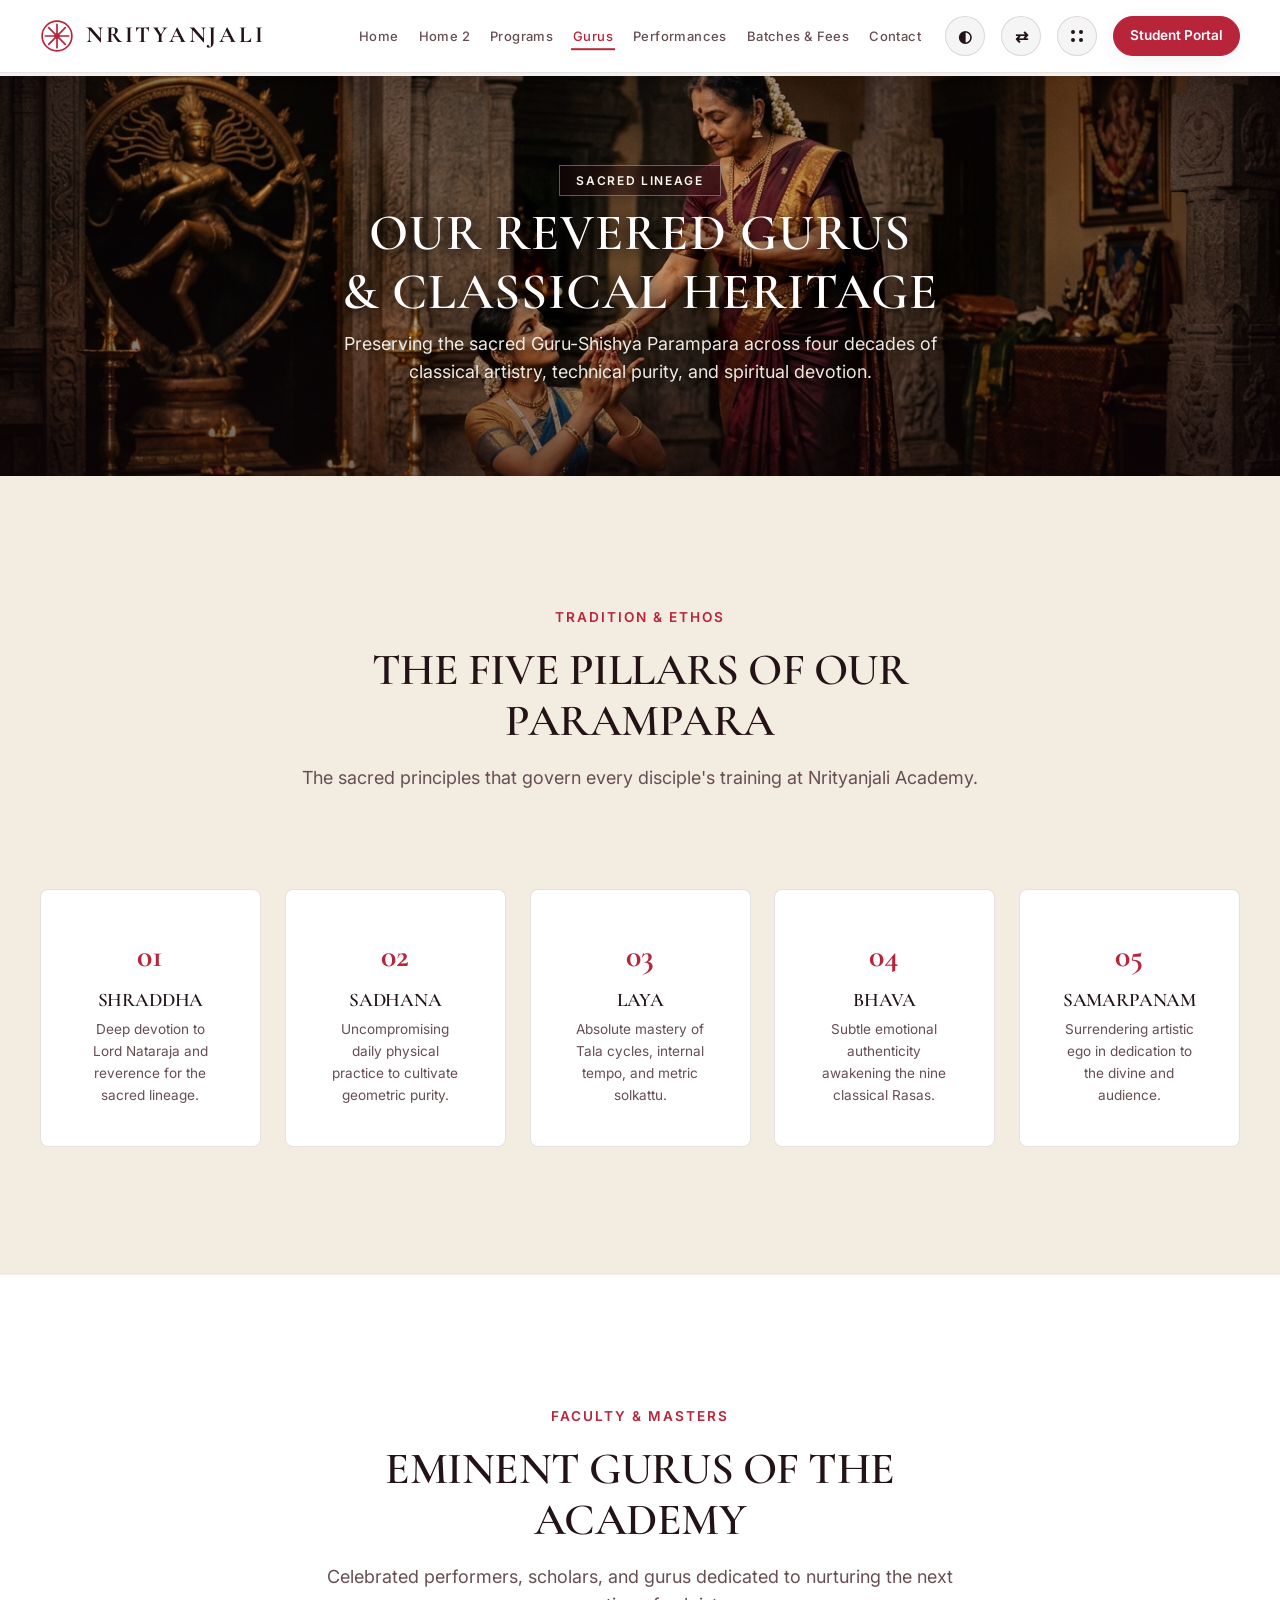
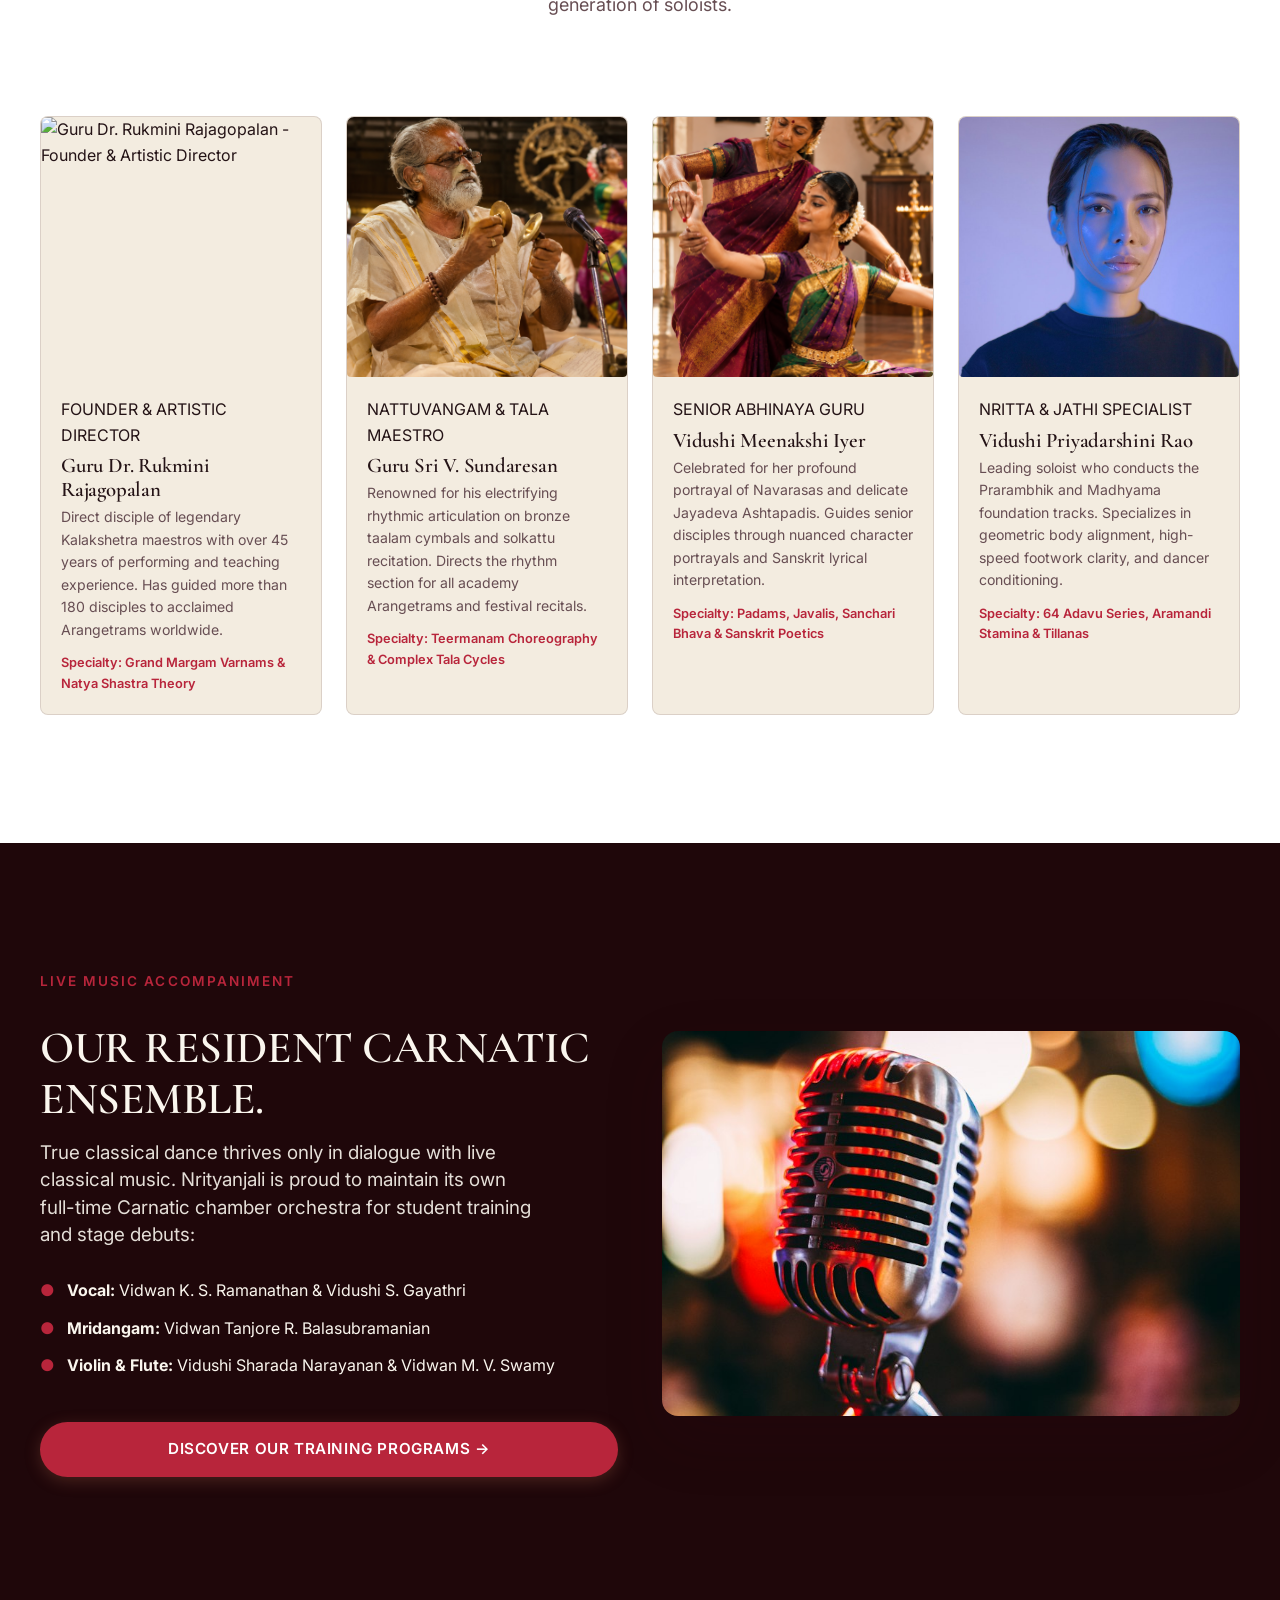
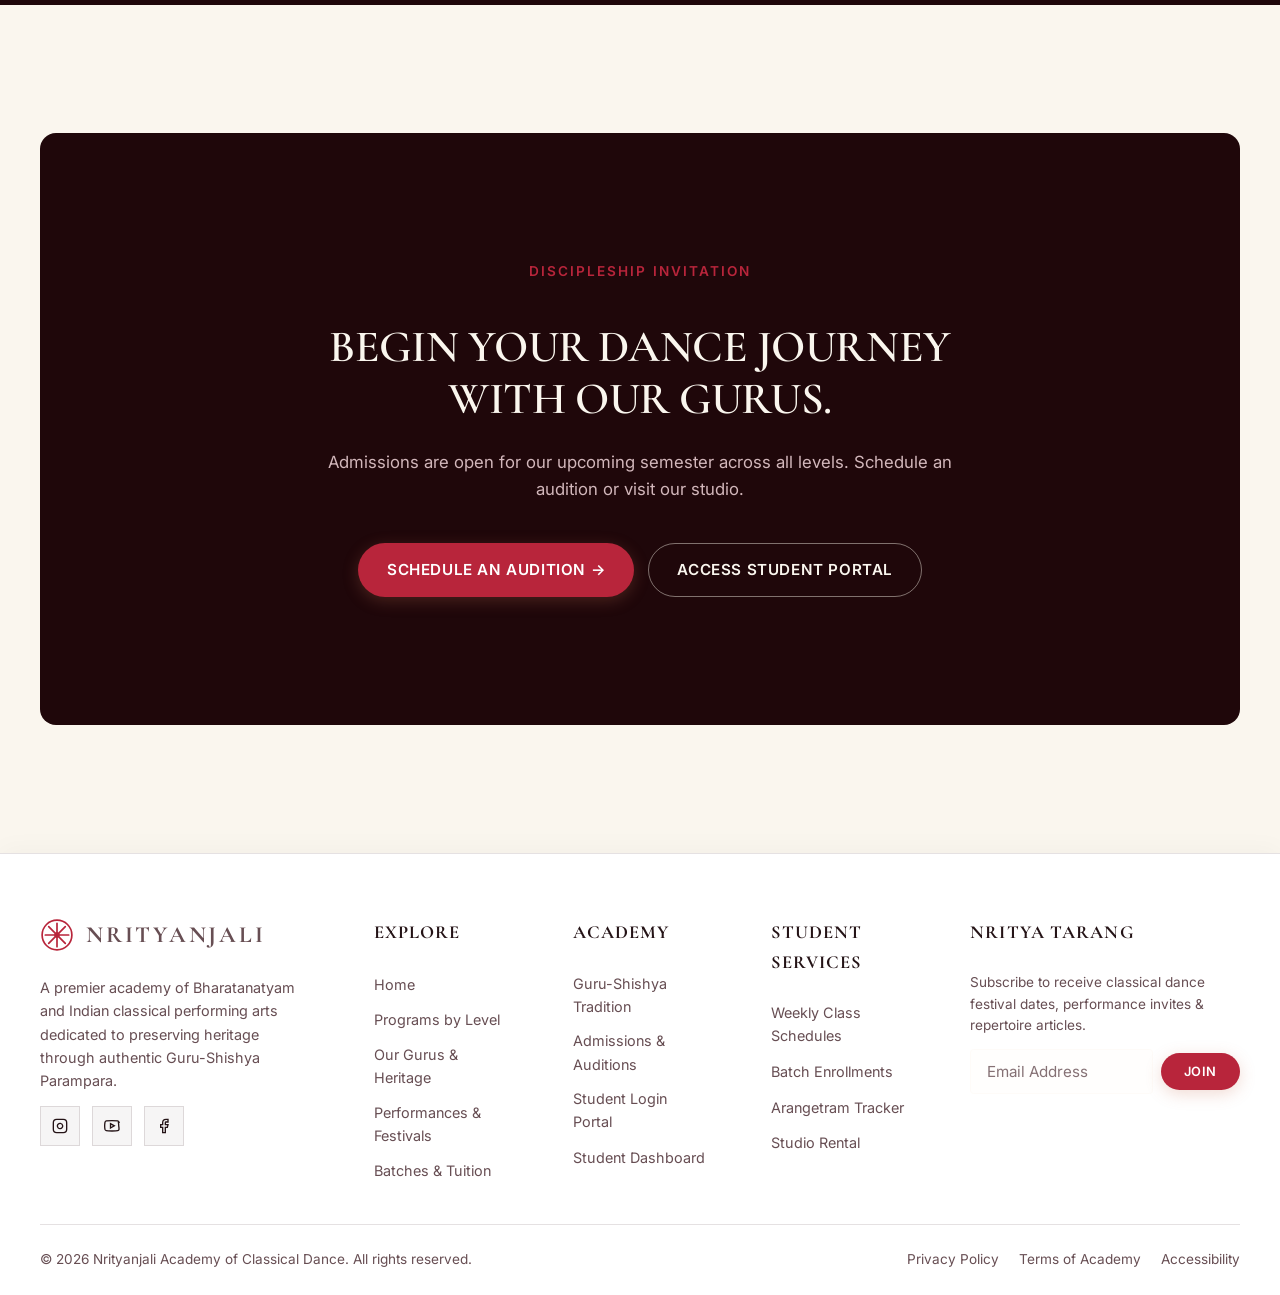
==== commit 1a25fb64: "Update navbar and footer to white in light theme with high contrast typography" ====
--- a/about.html
+++ b/about.html
@@ -287,17 +287,17 @@
               <span class="brand-name">NRITYANJALI</span>
             </div>
           </a>
-          <p style="color: var(--text-inverse-muted); font-size: 0.9rem; margin-bottom: 14px;">
+          <p style="font-size: 0.9rem; margin-bottom: 14px;">
             A premier academy of Bharatanatyam and Indian classical performing arts dedicated to preserving heritage through authentic Guru-Shishya Parampara.
           </p>
           <div class="social-links-grid">
-            <a href="#" class="social-icon-btn" aria-label="Instagram" title="Instagram" style="background: rgba(255,255,255,0.1); border-color: rgba(255,255,255,0.2); color: #fff;">
+            <a href="#" class="social-icon-btn" aria-label="Instagram" title="Instagram">
               <svg width="16" height="16" viewBox="0 0 24 24" fill="none" stroke="currentColor" stroke-width="2"><rect x="2" y="2" width="20" height="20" rx="5" ry="5"/><path d="M16 11.37A4 4 0 1 1 12.63 8 4 4 0 0 1 16 11.37z"/><line x1="17.5" y1="6.5" x2="17.51" y2="6.5"/></svg>
             </a>
-            <a href="#" class="social-icon-btn" aria-label="YouTube" title="YouTube" style="background: rgba(255,255,255,0.1); border-color: rgba(255,255,255,0.2); color: #fff;">
+            <a href="#" class="social-icon-btn" aria-label="YouTube" title="YouTube">
               <svg width="16" height="16" viewBox="0 0 24 24" fill="none" stroke="currentColor" stroke-width="2"><path d="M22.54 6.42a2.78 2.78 0 0 0-1.94-2C18.88 4 12 4 12 4s-6.88 0-8.6.46a2.78 2.78 0 0 0-1.94 2A29 29 0 0 0 1 11.75a29 29 0 0 0 .46 5.33A2.78 2.78 0 0 0 3.4 19c1.72.46 8.6.46 8.6.46s6.88 0 8.6-.46a2.78 2.78 0 0 0 1.94-2 29 29 0 0 0-.46-5.25 29 29 0 0 0-.46-5.33z"/><polygon points="9.75 15.02 15.5 11.75 9.75 8.48 9.75 15.02"/></svg>
             </a>
-            <a href="#" class="social-icon-btn" aria-label="Facebook" title="Facebook" style="background: rgba(255,255,255,0.1); border-color: rgba(255,255,255,0.2); color: #fff;">
+            <a href="#" class="social-icon-btn" aria-label="Facebook" title="Facebook">
               <svg width="16" height="16" viewBox="0 0 24 24" fill="none" stroke="currentColor" stroke-width="2"><path d="M18 2h-3a5 5 0 0 0-5 5v3H7v4h3v8h4v-8h3l1-4h-4V7a1 1 0 0 1 1-1h3z"/></svg>
             </a>
           </div>
--- a/assets/css/style.css
+++ b/assets/css/style.css
@@ -465,7 +465,7 @@
 }
 
 /* ==========================================================================
-   NAVBAR & HEADER
+   NAVBAR & HEADER (WHITE IN LIGHT THEME, DARK BOTANICAL IN DARK THEME)
    ========================================================================== */
 
 .navbar {
@@ -476,18 +476,21 @@
   width: 100% !important;
   max-width: 100% !important;
   z-index: 1000 !important;
-  background-color: var(--botanical-deep) !important;
-  color: var(--petal-cream);
+  background-color: #FFFFFF !important;
+  color: var(--text-main);
   padding-block: 16px;
-  transition: padding var(--transition-smooth), background-color var(--transition-smooth), box-shadow var(--transition-smooth);
-  border-bottom: 1px solid rgba(255, 255, 255, 0.05);
+  transition: padding var(--transition-smooth), background-color var(--transition-smooth), box-shadow var(--transition-smooth), border-color var(--transition-smooth);
+  border-bottom: 1px solid var(--border-color, rgba(45, 9, 17, 0.08));
   box-sizing: border-box !important;
+  box-shadow: 0 2px 14px rgba(45, 9, 17, 0.04);
 }
 
 .navbar.scrolled {
   padding-block: 10px;
-  box-shadow: 0 10px 30px rgba(0, 0, 0, 0.35);
-  background-color: var(--botanical-deep) !important;
+  box-shadow: 0 8px 24px rgba(45, 9, 17, 0.08);
+  background-color: rgba(255, 255, 255, 0.98) !important;
+  backdrop-filter: blur(10px);
+  -webkit-backdrop-filter: blur(10px);
 }
 
 .nav-container {
@@ -513,7 +516,8 @@
   display: flex;
   align-items: center;
   gap: 12px;
-  color: var(--petal-cream);
+  color: var(--text-main);
+  text-decoration: none;
 }
 
 .logo-icon {
@@ -534,7 +538,7 @@
   letter-spacing: 0.12em;
   line-height: 1;
   text-transform: uppercase;
-  color: var(--petal-cream);
+  color: var(--text-main);
 }
 
 .brand-descriptor {
@@ -553,7 +557,7 @@
 }
 
 .nav-link {
-  color: rgba(250, 246, 238, 0.85);
+  color: var(--text-muted, #674E53);
   font-size: 0.8125rem;
   font-weight: 500;
   letter-spacing: 0.03em;
@@ -562,6 +566,7 @@
   padding-block: 6px;
   padding-inline: 2px;
   white-space: nowrap;
+  text-decoration: none;
 }
 
 .nav-link::after {
@@ -576,7 +581,7 @@
 }
 
 .nav-link:hover, .nav-link.active {
-  color: var(--petal-cream);
+  color: var(--terracotta-bloom);
 }
 
 .nav-link:hover::after, .nav-link.active::after {
@@ -592,9 +597,9 @@
 
 /* Quick Control Toggle Buttons (Theme & RTL Icon Buttons) */
 .ctrl-btn {
-  background: rgba(247, 241, 231, 0.08);
-  border: 1px solid rgba(247, 241, 231, 0.25);
-  color: var(--petal-cream);
+  background: rgba(45, 9, 17, 0.04);
+  border: 1px solid var(--border-color, rgba(45, 9, 17, 0.14));
+  color: var(--text-main);
   width: 40px;
   height: 40px;
   min-width: 40px;
@@ -618,7 +623,7 @@
 }
 
 .ctrl-btn:hover {
-  background-color: rgba(247, 241, 231, 0.18);
+  background-color: rgba(184, 37, 59, 0.08);
   border-color: var(--terracotta-bloom);
   color: var(--terracotta-bloom);
   transform: translateY(-1px);
@@ -677,10 +682,53 @@
   display: none;
   background: none;
   border: none;
-  color: var(--petal-cream);
+  color: var(--text-main);
   cursor: pointer;
   padding: 6px;
   z-index: 1100;
+}
+
+/* Dark Theme Navbar Overrides */
+[data-theme="dark"] .navbar {
+  background-color: var(--botanical-deep) !important;
+  color: var(--petal-cream) !important;
+  border-bottom: 1px solid rgba(255, 255, 255, 0.08);
+  box-shadow: 0 4px 20px rgba(0, 0, 0, 0.4);
+}
+
+[data-theme="dark"] .navbar.scrolled {
+  background-color: var(--botanical-deep) !important;
+  box-shadow: 0 10px 30px rgba(0, 0, 0, 0.6);
+}
+
+[data-theme="dark"] .navbar .brand-logo,
+[data-theme="dark"] .navbar .brand-name {
+  color: var(--petal-cream);
+}
+
+[data-theme="dark"] .navbar .nav-link {
+  color: rgba(250, 246, 238, 0.85);
+}
+
+[data-theme="dark"] .navbar .nav-link:hover,
+[data-theme="dark"] .navbar .nav-link.active {
+  color: var(--petal-cream);
+}
+
+[data-theme="dark"] .navbar .ctrl-btn {
+  background: rgba(247, 241, 231, 0.08);
+  border-color: rgba(247, 241, 231, 0.25);
+  color: var(--petal-cream);
+}
+
+[data-theme="dark"] .navbar .ctrl-btn:hover {
+  background-color: rgba(247, 241, 231, 0.18);
+  border-color: var(--terracotta-bloom);
+  color: var(--terracotta-bloom);
+}
+
+[data-theme="dark"] .navbar .mobile-hamburger {
+  color: var(--petal-cream);
 }
 
 .mobile-hamburger svg {
@@ -719,20 +767,20 @@
   width: 320px;
   max-width: 85vw;
   height: 100vh;
-  background-color: var(--botanical-deep);
-  color: var(--petal-cream);
+  background-color: #FFFFFF;
+  color: var(--text-main);
   z-index: 1050;
   display: flex;
   flex-direction: column;
   padding: 24px 20px;
   transform: translateX(100%);
-  transition: transform 0.35s cubic-bezier(0.16, 1, 0.3, 1), visibility 0.35s ease;
+  transition: transform 0.35s cubic-bezier(0.16, 1, 0.3, 1), visibility 0.35s ease, background-color var(--transition-smooth);
   overflow-y: auto;
   overflow-x: hidden;
   visibility: hidden;
   pointer-events: none;
-  box-shadow: -8px 0 32px rgba(0, 0, 0, 0.45);
-  border-inline-start: 1px solid rgba(247, 241, 231, 0.12);
+  box-shadow: -8px 0 32px rgba(45, 9, 17, 0.12);
+  border-inline-start: 1px solid var(--border-color, rgba(45, 9, 17, 0.12));
   box-sizing: border-box;
 }
 
@@ -740,7 +788,7 @@
   transform: translateX(-100%);
   inset-inline-end: auto;
   inset-inline-start: 0;
-  box-shadow: 8px 0 32px rgba(0, 0, 0, 0.45);
+  box-shadow: 8px 0 32px rgba(45, 9, 17, 0.12);
 }
 
 .mobile-drawer.open {
@@ -755,13 +803,17 @@
   justify-content: space-between;
   margin-bottom: 20px;
   padding-bottom: 14px;
-  border-bottom: 1px solid rgba(247, 241, 231, 0.12);
+  border-bottom: 1px solid var(--border-color, rgba(45, 9, 17, 0.1));
+}
+
+.drawer-header .brand-name {
+  color: var(--text-main);
 }
 
 .drawer-close-btn {
-  background: rgba(255, 255, 255, 0.1);
-  border: 1px solid rgba(255, 255, 255, 0.15);
-  color: var(--petal-cream);
+  background: rgba(45, 9, 17, 0.05);
+  border: 1px solid var(--border-color, rgba(45, 9, 17, 0.14));
+  color: var(--text-main);
   cursor: pointer;
   width: 34px;
   height: 34px;
@@ -792,7 +844,7 @@
   font-family: var(--font-sans);
   font-size: 0.95rem;
   font-weight: 500;
-  color: var(--petal-cream);
+  color: var(--text-main);
   padding: 10px 14px;
   border-radius: var(--radius-sm);
   display: flex;
@@ -804,7 +856,7 @@
 }
 
 .mobile-drawer-link:hover, .mobile-drawer-link.active {
-  background: rgba(247, 241, 231, 0.1);
+  background: rgba(184, 37, 59, 0.08);
   color: var(--terracotta-bloom);
   padding-inline-start: 18px;
 }
@@ -815,13 +867,49 @@
   flex-direction: column;
   gap: 14px;
   align-items: stretch;
+  border-top: 1px solid var(--border-color, rgba(45, 9, 17, 0.1));
+  padding-top: 18px;
+}
+
+.drawer-controls .ctrl-group {
+  display: flex;
+  gap: var(--space-sm);
+}
+
+/* Dark Theme Mobile Drawer */
+[data-theme="dark"] .mobile-drawer {
+  background-color: var(--botanical-deep);
+  color: var(--petal-cream);
+  border-inline-start: 1px solid rgba(247, 241, 231, 0.12);
+  box-shadow: -8px 0 32px rgba(0, 0, 0, 0.45);
+}
+
+[data-theme="dark"] .drawer-header {
+  border-bottom: 1px solid rgba(247, 241, 231, 0.12);
+}
+
+[data-theme="dark"] .drawer-header .brand-name {
+  color: var(--petal-cream);
+}
+
+[data-theme="dark"] .drawer-close-btn {
+  background: rgba(255, 255, 255, 0.1);
+  border-color: rgba(255, 255, 255, 0.15);
+  color: var(--petal-cream);
+}
+
+[data-theme="dark"] .mobile-drawer-link {
+  color: var(--petal-cream);
+}
+
+[data-theme="dark"] .mobile-drawer-link:hover,
+[data-theme="dark"] .mobile-drawer-link.active {
+  background: rgba(247, 241, 231, 0.1);
+  color: var(--terracotta-bloom);
+}
+
+[data-theme="dark"] .drawer-controls {
   border-top: 1px solid rgba(247, 241, 231, 0.12);
-  padding-top: 18px;
-}
-
-.drawer-controls .ctrl-group {
-  display: flex;
-  gap: var(--space-sm);
 }
 
 @media (max-width: 1280px) {
@@ -3152,21 +3240,74 @@
 }
 
 /* ==========================================================================
-   FOOTER
+   FOOTER (WHITE IN LIGHT THEME, DARK BOTANICAL IN DARK THEME)
    ========================================================================== */
 
 .footer {
-  background-color: var(--botanical-deep);
-  color: var(--petal-cream);
+  background-color: #FFFFFF !important;
+  color: var(--text-main);
   padding-top: var(--space-xl);
   padding-bottom: var(--space-md);
-  border-top: 1px solid rgba(247, 241, 231, 0.1);
+  border-top: 1px solid var(--border-color, rgba(45, 9, 17, 0.12));
+  box-shadow: 0 -4px 24px rgba(45, 9, 17, 0.03);
+}
+
+.footer .brand-logo {
+  color: var(--text-main);
+  text-decoration: none;
+}
+
+.footer .brand-name {
+  color: var(--text-main);
 }
 
 .footer p,
 .footer span,
 .footer-col p {
-  color: rgba(247, 241, 231, 0.82) !important;
+  color: var(--text-muted, #674E53) !important;
+}
+
+.footer-col h5 {
+  font-family: var(--font-serif);
+  font-size: 1.15rem;
+  font-weight: 700;
+  letter-spacing: 0.06em;
+  color: var(--text-main) !important;
+  margin-bottom: var(--space-md);
+}
+
+.footer-links {
+  list-style: none;
+  display: flex;
+  flex-direction: column;
+  gap: 10px;
+}
+
+.footer-links a {
+  color: var(--text-muted, #674E53) !important;
+  font-size: 0.9rem;
+  text-decoration: none;
+  transition: color var(--transition-fast), transform var(--transition-fast);
+  display: inline-block;
+}
+
+.footer-links a:hover {
+  color: var(--terracotta-bloom) !important;
+  transform: translateX(3px);
+}
+
+.footer .social-icon-btn {
+  background: rgba(45, 9, 17, 0.04) !important;
+  border: 1px solid var(--border-color, rgba(45, 9, 17, 0.15)) !important;
+  color: var(--text-main) !important;
+  transition: all var(--transition-fast);
+}
+
+.footer .social-icon-btn:hover {
+  background: var(--terracotta-bloom) !important;
+  border-color: var(--terracotta-bloom) !important;
+  color: #FFFFFF !important;
+  transform: translateY(-2px);
 }
 
 .footer-grid {
@@ -3176,30 +3317,6 @@
   margin-bottom: var(--space-lg);
 }
 
-.footer-col h5 {
-  font-family: var(--font-serif);
-  font-size: 1.2rem;
-  color: var(--petal-cream) !important;
-  margin-bottom: var(--space-md);
-}
-
-.footer-links {
-  list-style: none;
-  display: flex;
-  flex-direction: column;
-  gap: 10px;
-}
-
-.footer-links a {
-  color: rgba(247, 241, 231, 0.8) !important;
-  font-size: 0.9rem;
-  transition: color var(--transition-fast);
-}
-
-.footer-links a:hover {
-  color: var(--terracotta-bloom) !important;
-}
-
 .newsletter-form {
   display: flex;
   flex-direction: column;
@@ -3216,6 +3333,19 @@
 .newsletter-input-group .form-control {
   flex: 1;
   min-width: 0;
+  background-color: var(--bg-surface-elevated, #F3ECE0);
+  border: 1px solid var(--border-color, rgba(45, 9, 17, 0.15));
+  color: var(--text-main);
+}
+
+.newsletter-input-group .form-control::placeholder {
+  color: var(--text-muted);
+  opacity: 0.8;
+}
+
+.newsletter-input-group .form-control:focus {
+  border-color: var(--terracotta-bloom);
+  box-shadow: 0 0 0 3px rgba(184, 37, 59, 0.12);
 }
 
 .newsletter-input-group .btn {
@@ -3231,13 +3361,13 @@
   align-items: center;
   justify-content: space-between;
   padding-top: var(--space-md);
-  border-top: 1px solid rgba(247, 241, 231, 0.1);
+  border-top: 1px solid var(--border-color, rgba(45, 9, 17, 0.1));
   font-size: 0.85rem;
-  color: rgba(247, 241, 231, 0.78) !important;
+  color: var(--text-muted, #674E53) !important;
 }
 
 .footer-bottom a {
-  color: rgba(247, 241, 231, 0.78) !important;
+  color: var(--text-muted, #674E53) !important;
   text-decoration: none;
   transition: color var(--transition-fast);
 }
@@ -3268,6 +3398,68 @@
   .newsletter-input-group .btn {
     width: 100% !important;
   }
+}
+
+/* Dark Theme Footer Overrides */
+[data-theme="dark"] .footer {
+  background-color: var(--botanical-deep, #150508) !important;
+  color: var(--petal-cream) !important;
+  border-top: 1px solid rgba(247, 241, 231, 0.1);
+  box-shadow: none;
+}
+
+[data-theme="dark"] .footer .brand-logo,
+[data-theme="dark"] .footer .brand-name {
+  color: var(--petal-cream) !important;
+}
+
+[data-theme="dark"] .footer p,
+[data-theme="dark"] .footer span,
+[data-theme="dark"] .footer-col p {
+  color: rgba(247, 241, 231, 0.82) !important;
+}
+
+[data-theme="dark"] .footer-col h5 {
+  color: var(--petal-cream) !important;
+}
+
+[data-theme="dark"] .footer-links a {
+  color: rgba(247, 241, 231, 0.8) !important;
+}
+
+[data-theme="dark"] .footer-links a:hover {
+  color: var(--terracotta-bloom) !important;
+}
+
+[data-theme="dark"] .footer .social-icon-btn {
+  background: rgba(255, 255, 255, 0.08) !important;
+  border-color: rgba(255, 255, 255, 0.2) !important;
+  color: #FFFFFF !important;
+}
+
+[data-theme="dark"] .footer .social-icon-btn:hover {
+  background: var(--terracotta-bloom) !important;
+  border-color: var(--terracotta-bloom) !important;
+  color: #FFFFFF !important;
+}
+
+[data-theme="dark"] .footer .newsletter-input-group .form-control {
+  background-color: rgba(255, 255, 255, 0.06);
+  border-color: rgba(255, 255, 255, 0.15);
+  color: var(--petal-cream);
+}
+
+[data-theme="dark"] .footer-bottom {
+  border-top: 1px solid rgba(247, 241, 231, 0.1);
+  color: rgba(247, 241, 231, 0.78) !important;
+}
+
+[data-theme="dark"] .footer-bottom a {
+  color: rgba(247, 241, 231, 0.78) !important;
+}
+
+[data-theme="dark"] .footer-bottom a:hover {
+  color: var(--terracotta-bloom) !important;
 }
 
 /* Toast Notification Popup */
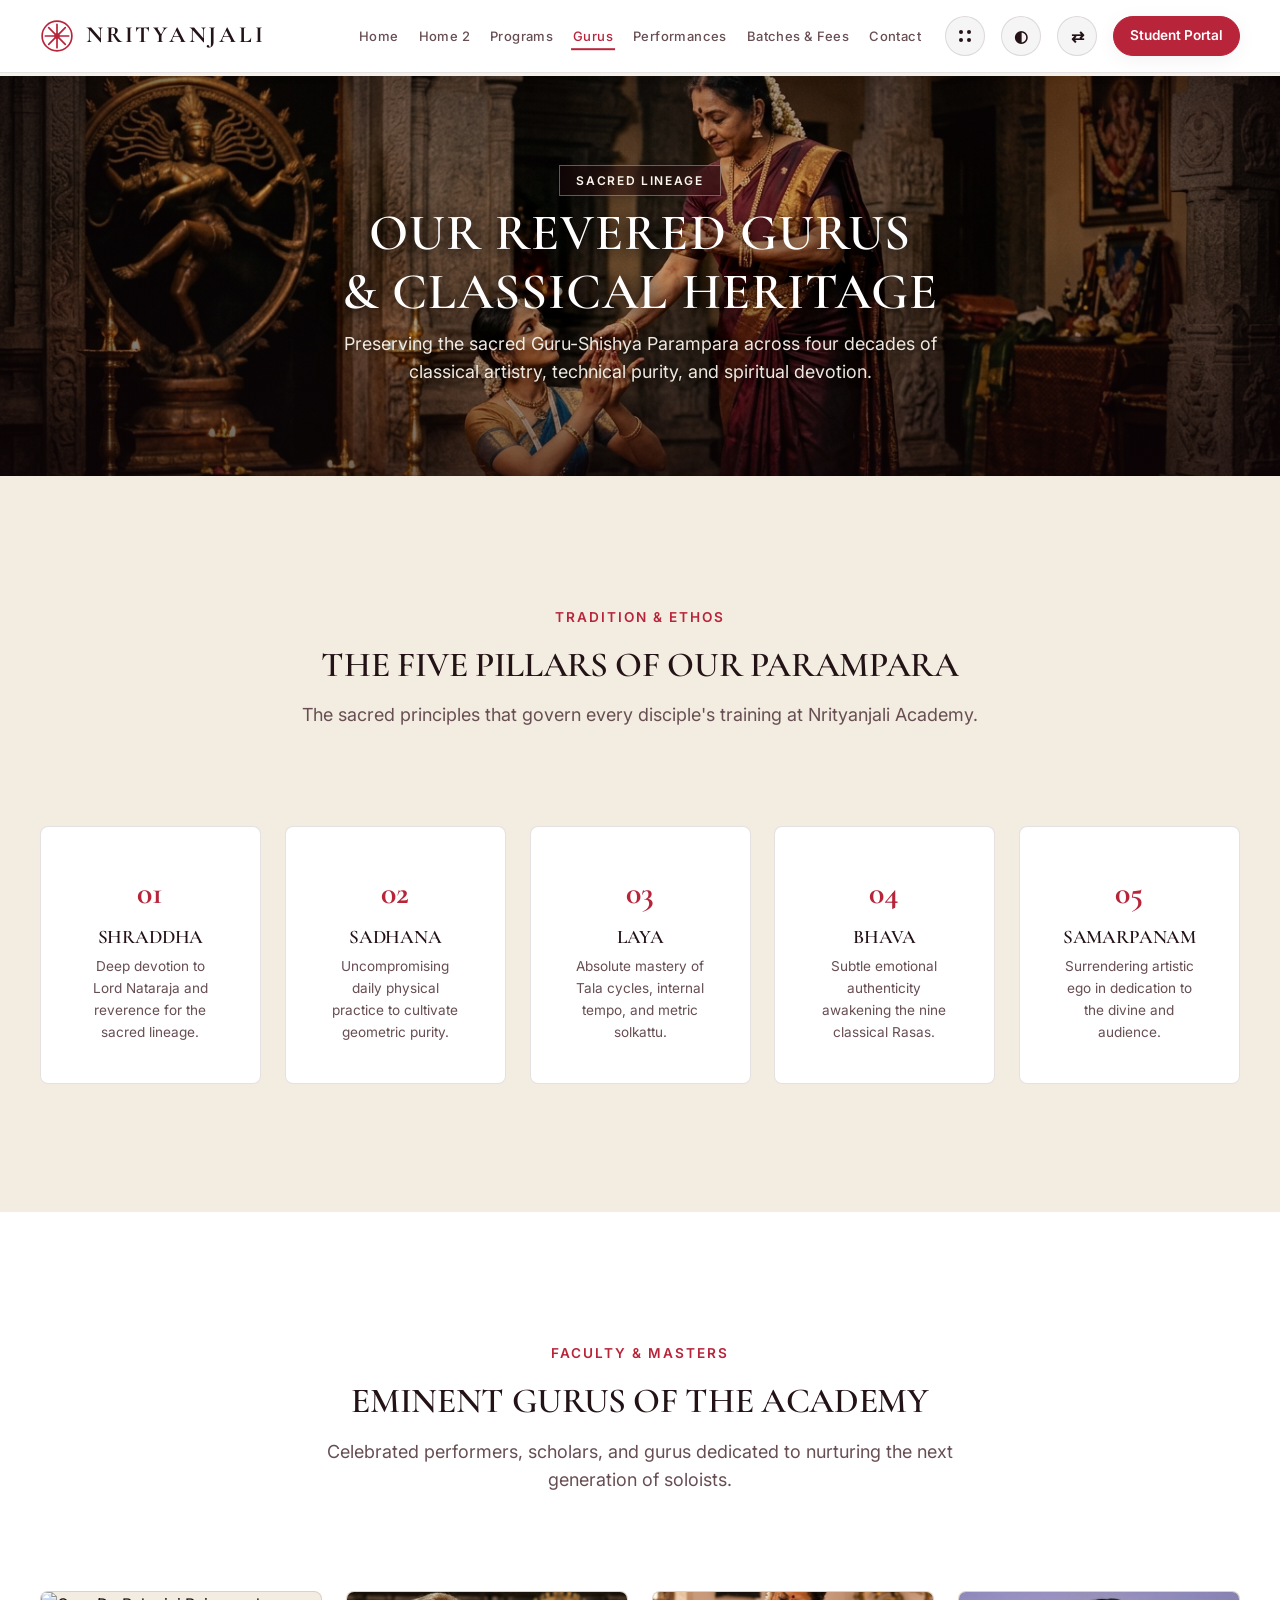
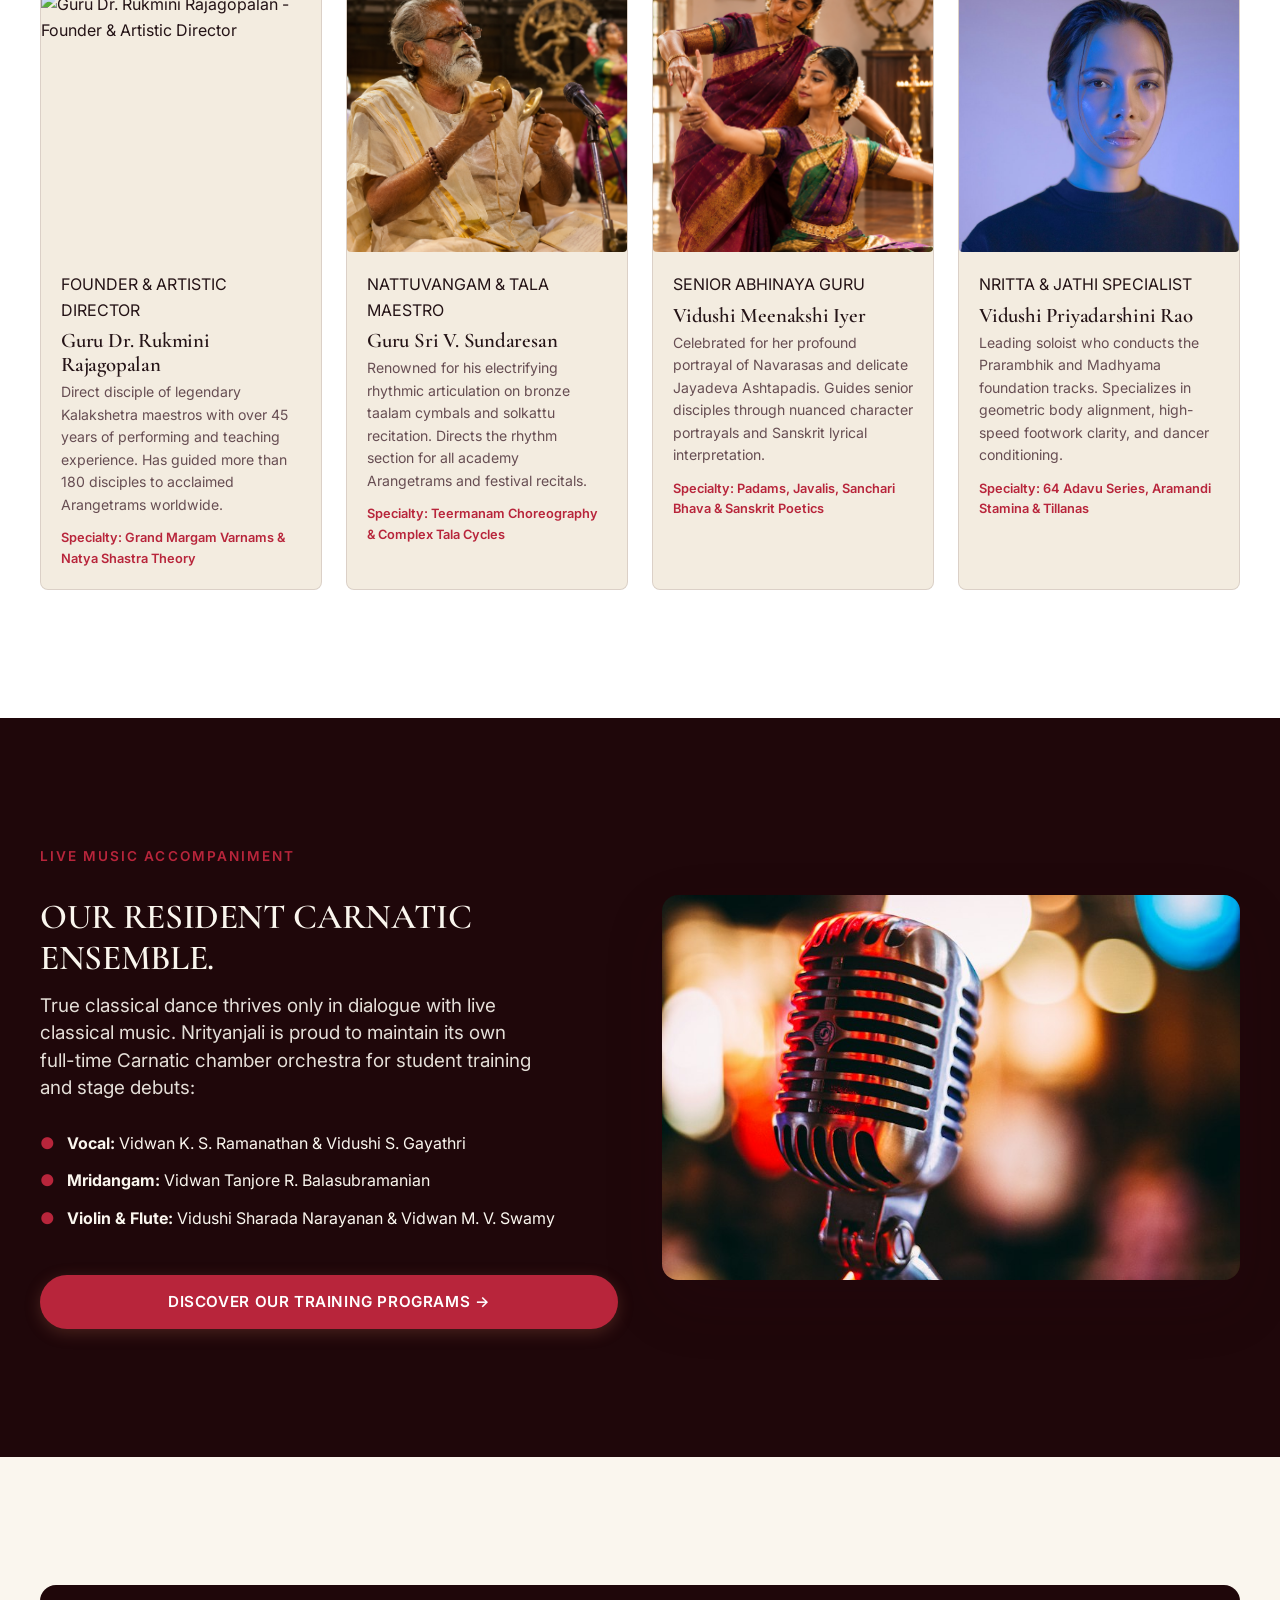
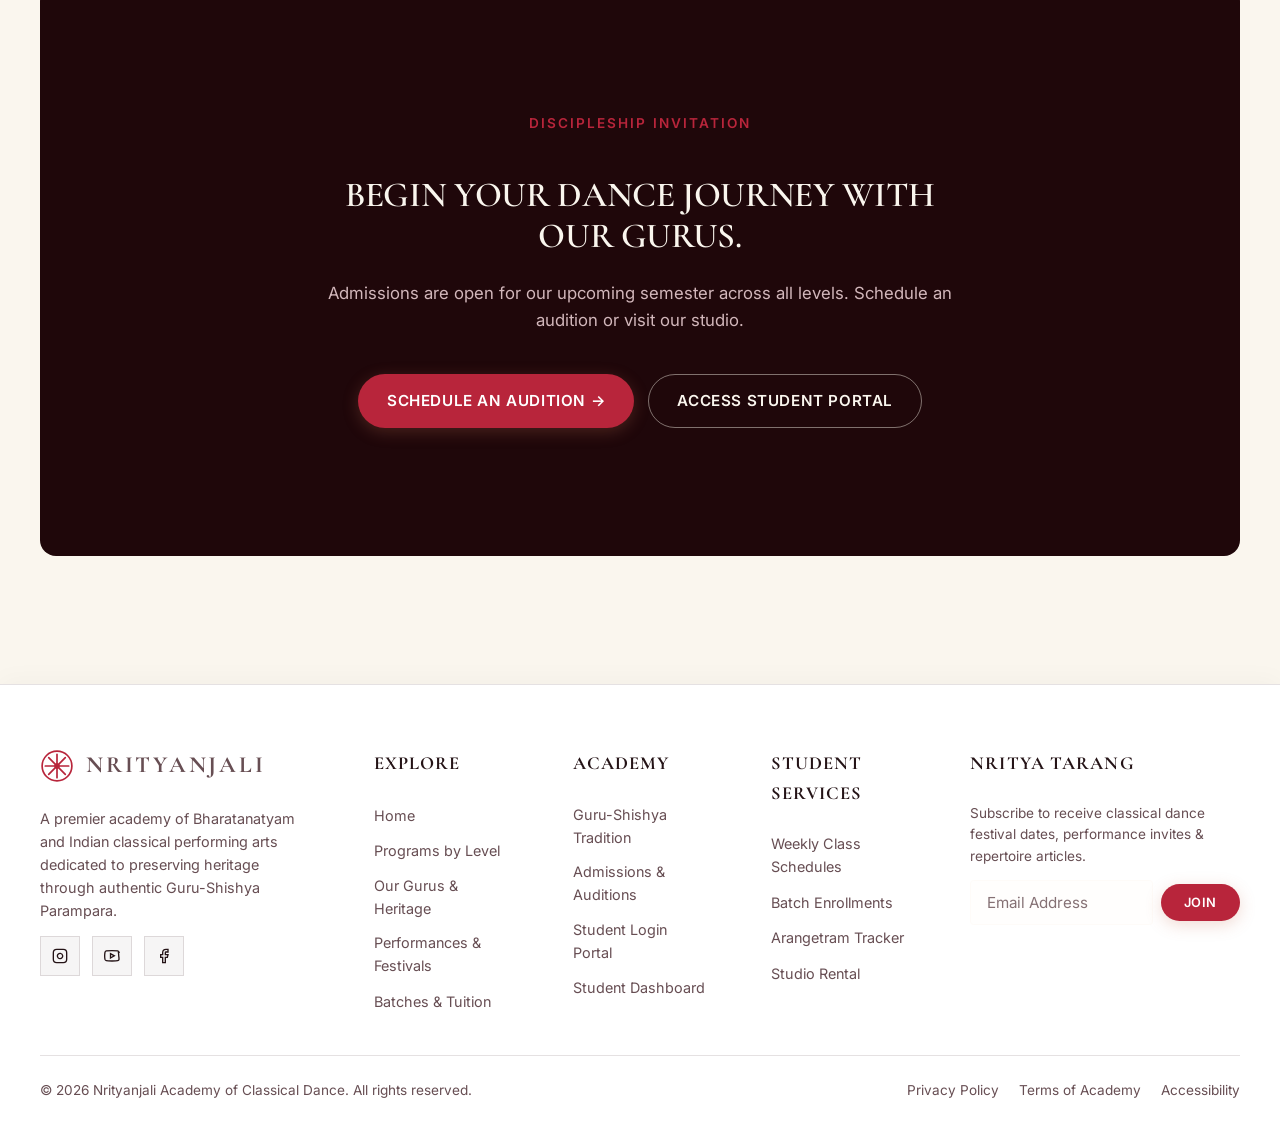
==== commit 0923e67f: "Reorder navbar actions to Dashboard, Theme, RTL, Student Portal across all pages" ====
--- a/about.html
+++ b/about.html
@@ -35,15 +35,15 @@
       </nav>
 
       <div class="nav-actions">
+        <a href="dashboard.html" class="ctrl-btn" aria-label="Student Dashboard" title="Student Dashboard">
+          <svg width="16" height="16" viewBox="0 0 24 24" fill="currentColor"><circle cx="6" cy="6" r="3"/><circle cx="18" cy="6" r="3"/><circle cx="6" cy="18" r="3"/><circle cx="18" cy="18" r="3"/></svg>
+        </a>
         <button class="ctrl-btn js-theme-toggle" aria-label="Toggle Theme" title="Toggle Theme">
           <span>◐</span>
         </button>
         <button class="ctrl-btn js-rtl-toggle" aria-label="Toggle Direction" title="Toggle Direction">
           <span>⇄</span>
         </button>
-        <a href="dashboard.html" class="ctrl-btn" aria-label="Student Dashboard" title="Student Dashboard">
-          <svg width="16" height="16" viewBox="0 0 24 24" fill="currentColor"><circle cx="6" cy="6" r="3"/><circle cx="18" cy="6" r="3"/><circle cx="6" cy="18" r="3"/><circle cx="18" cy="18" r="3"/></svg>
-        </a>
         <a href="login.html" class="nav-primary-cta" title="Student Login Portal">
           <span>Student Portal</span>
         </a>
@@ -73,11 +73,11 @@
         <span>Student Portal</span>
       </a>
       <div class="ctrl-group">
-        <button class="ctrl-btn js-theme-toggle" aria-label="Toggle Theme" title="Toggle Theme"><span>◐</span></button>
-        <button class="ctrl-btn js-rtl-toggle" aria-label="Toggle Direction" title="Toggle Direction"><span>⇄</span></button>
         <a href="dashboard.html" class="ctrl-btn" aria-label="Student Dashboard" title="Student Dashboard">
           <svg width="16" height="16" viewBox="0 0 24 24" fill="currentColor"><circle cx="6" cy="6" r="3"/><circle cx="18" cy="6" r="3"/><circle cx="6" cy="18" r="3"/><circle cx="18" cy="18" r="3"/></svg>
         </a>
+        <button class="ctrl-btn js-theme-toggle" aria-label="Toggle Theme" title="Toggle Theme"><span>◐</span></button>
+        <button class="ctrl-btn js-rtl-toggle" aria-label="Toggle Direction" title="Toggle Direction"><span>⇄</span></button>
       </div>
     </div>
   </div>
--- a/assets/css/style.css
+++ b/assets/css/style.css
@@ -164,6 +164,13 @@
 h3 { font-size: clamp(1.35rem, 2.2vw, 2rem); }
 h4 { font-size: clamp(1.1rem, 1.5vw, 1.4rem); }
 
+@media (min-width: 1025px) {
+  h2,
+  .section-header h2 {
+    font-size: clamp(1.85rem, 2.75vw, 2.55rem);
+  }
+}
+
 p {
   color: var(--text-muted);
   font-size: 1.05rem;
@@ -941,14 +948,26 @@
   min-height: 560px;
   max-height: calc(100vh - 72px);
   background-color: #1F070A;
+  overflow: hidden;
+  box-sizing: border-box;
+  display: flex;
+  align-items: stretch;
+}
+
+.hero-cinematic-section::before {
+  content: '';
+  position: absolute;
+  inset: 0;
   background-image: url('../images/hero-cinematic-bg.jpg');
   background-size: cover;
   background-position: right center;
   background-repeat: no-repeat;
-  overflow: hidden;
-  box-sizing: border-box;
-  display: flex;
-  align-items: stretch;
+  z-index: 0;
+  pointer-events: none;
+}
+
+[dir="rtl"] .hero-cinematic-section::before {
+  transform: scaleX(-1);
 }
 
 .hero-cinematic-bg-overlay {
@@ -965,6 +984,16 @@
   z-index: 1;
 }
 
+[dir="rtl"] .hero-cinematic-bg-overlay {
+  background: linear-gradient(to left, 
+                rgba(31, 7, 10, 0.86) 0%, 
+                rgba(31, 7, 10, 0.76) 28%, 
+                rgba(31, 7, 10, 0.36) 46%, 
+                rgba(31, 7, 10, 0.10) 60%, 
+                transparent 74%),
+              linear-gradient(to top, rgba(31, 7, 10, 0.45) 0%, transparent 16%);
+}
+
 .hero-cinematic-container {
   height: 100%;
   display: flex;
@@ -1202,7 +1231,7 @@
 
 /* Responsive adjustments */
 @media (max-width: 1024px) {
-  .hero-cinematic-section {
+  .hero-cinematic-section::before {
     background-position: right center;
   }
 
@@ -1216,6 +1245,16 @@
                 linear-gradient(to top, rgba(31, 7, 10, 0.35) 0%, transparent 16%);
   }
 
+  [dir="rtl"] .hero-cinematic-bg-overlay {
+    background: linear-gradient(to left, 
+                  rgba(31, 7, 10, 0.82) 0%, 
+                  rgba(31, 7, 10, 0.62) 28%, 
+                  rgba(31, 7, 10, 0.18) 44%, 
+                  rgba(31, 7, 10, 0.02) 58%, 
+                  transparent 68%),
+                linear-gradient(to top, rgba(31, 7, 10, 0.35) 0%, transparent 16%);
+  }
+
   .hero-cinematic-content {
     max-width: 530px;
   }
@@ -1226,6 +1265,9 @@
     height: auto;
     min-height: calc(100vh - 72px);
     max-height: none;
+  }
+
+  .hero-cinematic-section::before {
     background-position: 70% center;
   }
 
@@ -1977,6 +2019,21 @@
   align-items: center;
 }
 
+.adornment-icon-box {
+  width: 42px;
+  height: 42px;
+  min-width: 42px;
+  border-radius: 10px;
+  background-color: var(--bg-surface);
+  border: 1px solid var(--border-color);
+  color: var(--text-main);
+  display: flex;
+  align-items: center;
+  justify-content: center;
+  margin-top: 2px;
+  box-shadow: var(--shadow-xs, 0 2px 6px rgba(0, 0, 0, 0.04));
+}
+
 .vertical-steps {
   display: flex;
   flex-direction: column;
@@ -2228,23 +2285,27 @@
   list-style: none;
   display: flex;
   flex-direction: column;
-  gap: var(--space-sm);
+  gap: 12px;
   margin-block: var(--space-sm);
+  padding: 0;
 }
 
 .event-list li {
-  display: flex;
-  align-items: flex-start;
-  gap: 10px;
+  position: relative;
+  display: block;
+  padding-inline-start: 24px;
   font-size: 1rem;
-  text-align: left;
+  line-height: 1.55;
+  text-align: start;
 }
 
 .event-list li::before {
   content: '✦';
+  position: absolute;
+  inset-inline-start: 0;
+  top: 0;
   color: var(--terracotta-bloom);
-  flex-shrink: 0;
-  margin-top: 2px;
+  line-height: 1.55;
 }
 
 .event-image {
@@ -2268,15 +2329,14 @@
     margin-inline: auto !important;
   }
   .event-list {
-    align-items: flex-start;
-    text-align: left;
-    width: fit-content;
+    align-items: stretch;
+    text-align: start;
+    width: 100%;
     max-width: 100%;
     margin-inline: auto;
   }
   .event-list li {
-    align-items: flex-start;
-    text-align: left;
+    text-align: start;
   }
 }
 
@@ -2438,20 +2498,30 @@
 
 .workshop-card-footer {
   margin-top: auto;
-  padding-top: var(--space-sm);
-  display: flex;
-  align-items: center;
+  padding-top: 14px;
+  display: flex;
+  flex-direction: column;
+  align-items: stretch;
+  border-top: 1px solid var(--border-color);
+  gap: 14px;
+}
+
+.workshop-card-footer > div:first-child {
+  display: flex;
+  flex-direction: row;
   justify-content: space-between;
-  border-top: 1px solid var(--border-color);
-  gap: 12px;
-}
-
-.workshop-card-footer > div:first-child {
-  display: flex;
-  flex-direction: column;
+  align-items: baseline;
+  width: 100%;
+  flex-wrap: wrap;
+  gap: 4px 10px;
 }
 
 .workshop-card-footer .btn {
+  width: 100%;
+  display: inline-flex;
+  align-items: center;
+  justify-content: center;
+  text-align: center;
   white-space: nowrap !important;
   word-break: normal !important;
   flex-shrink: 0 !important;
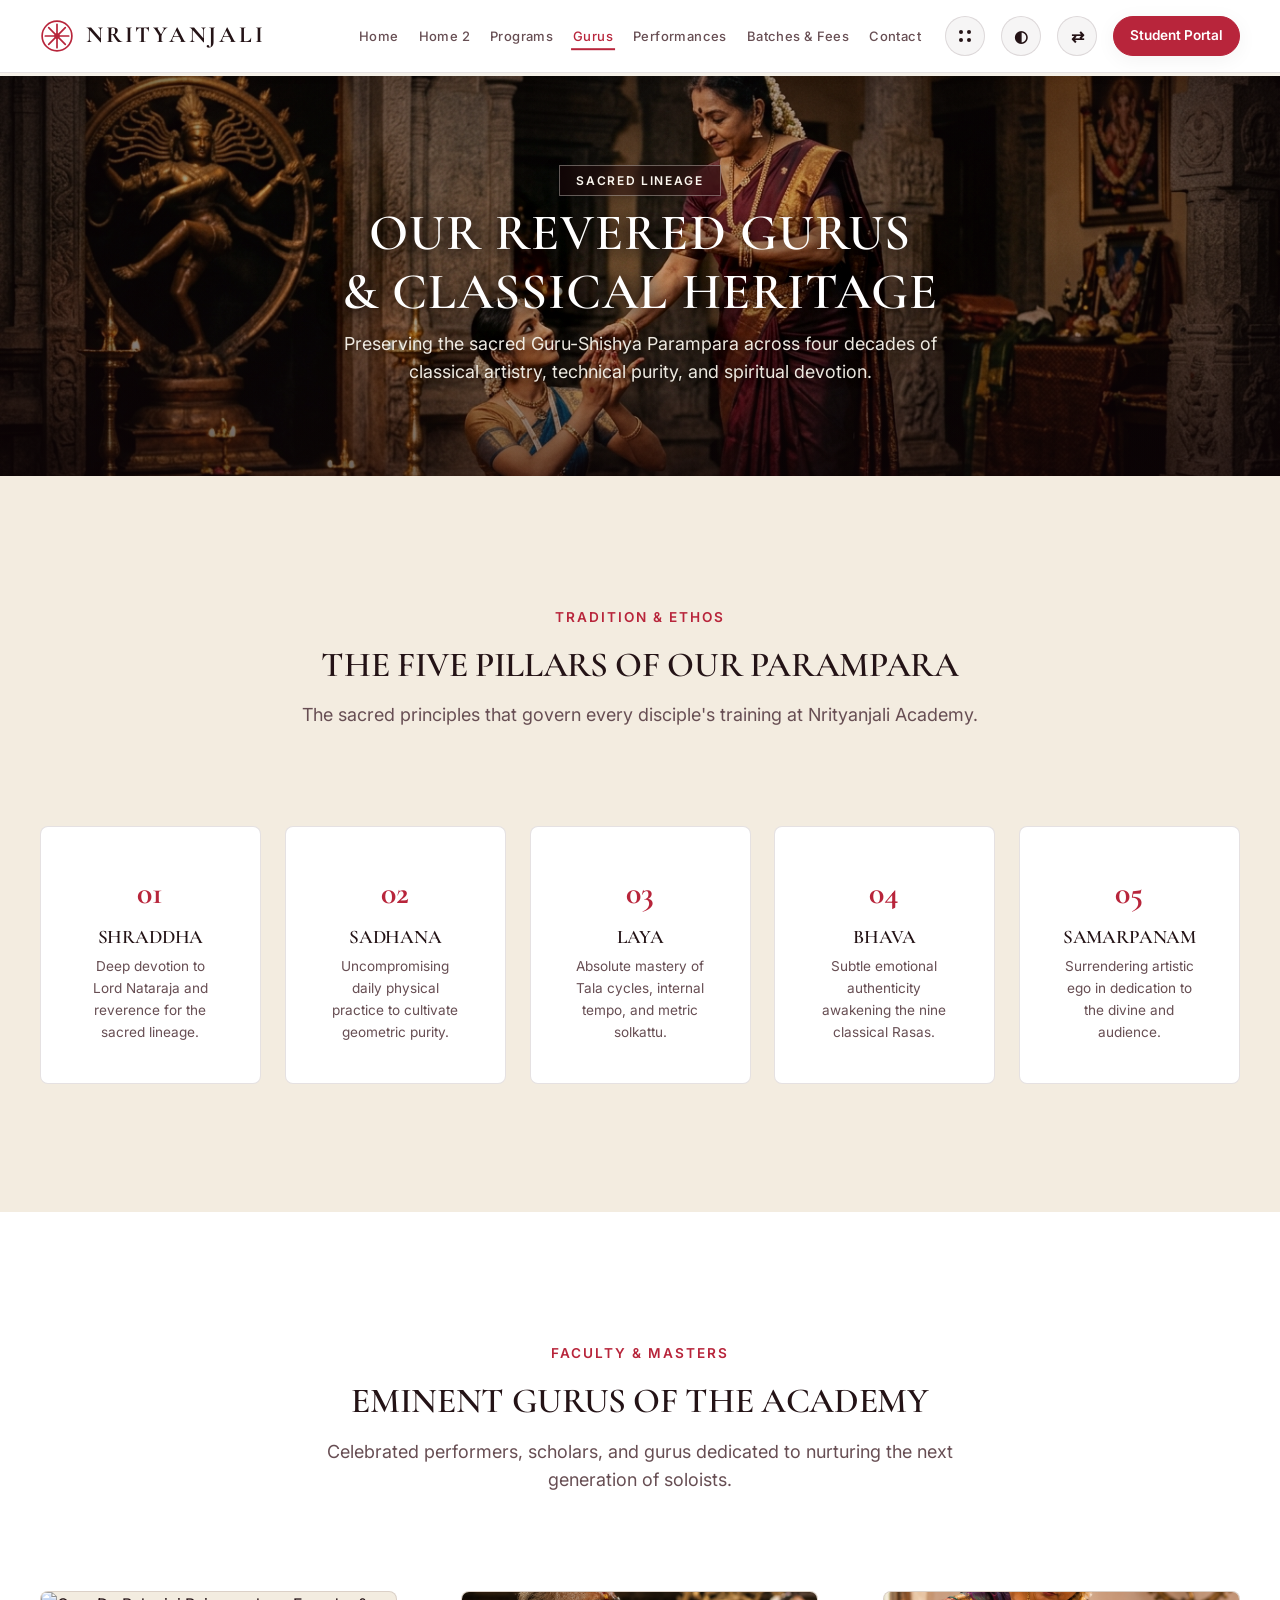
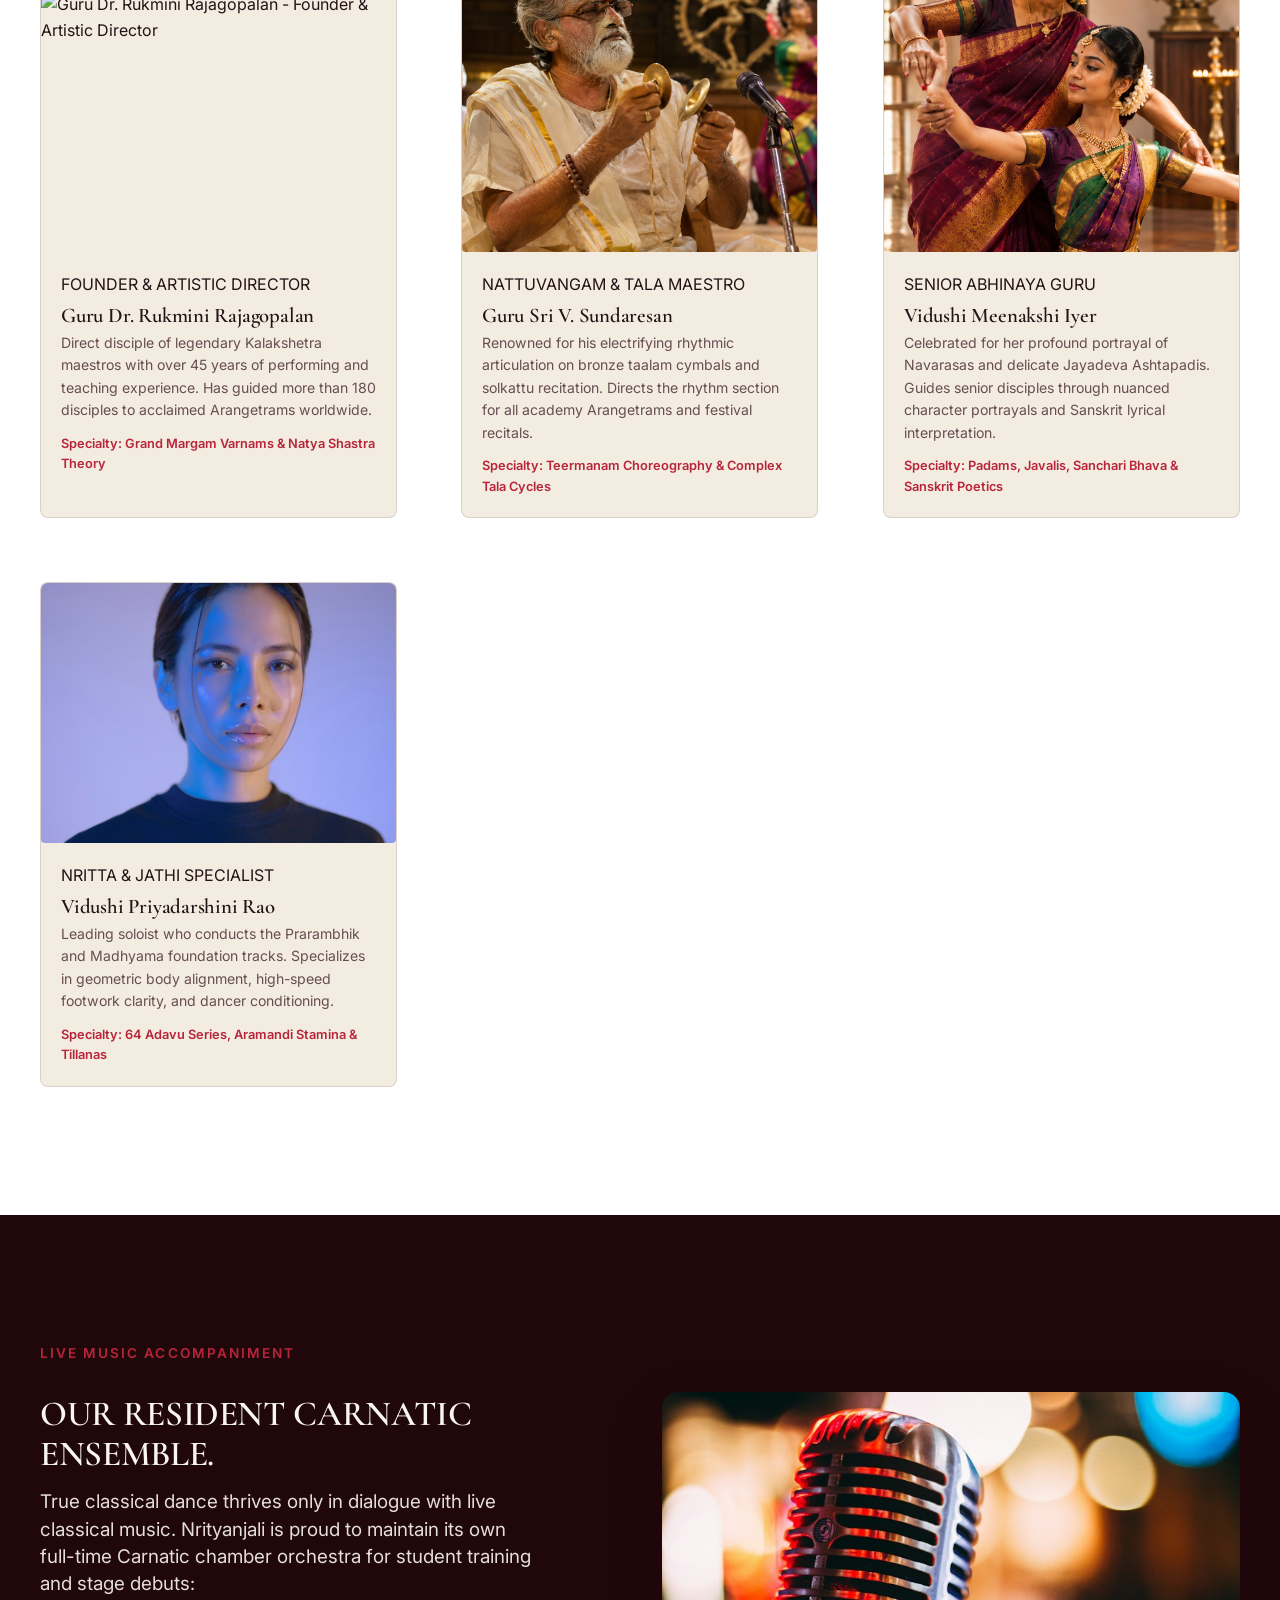
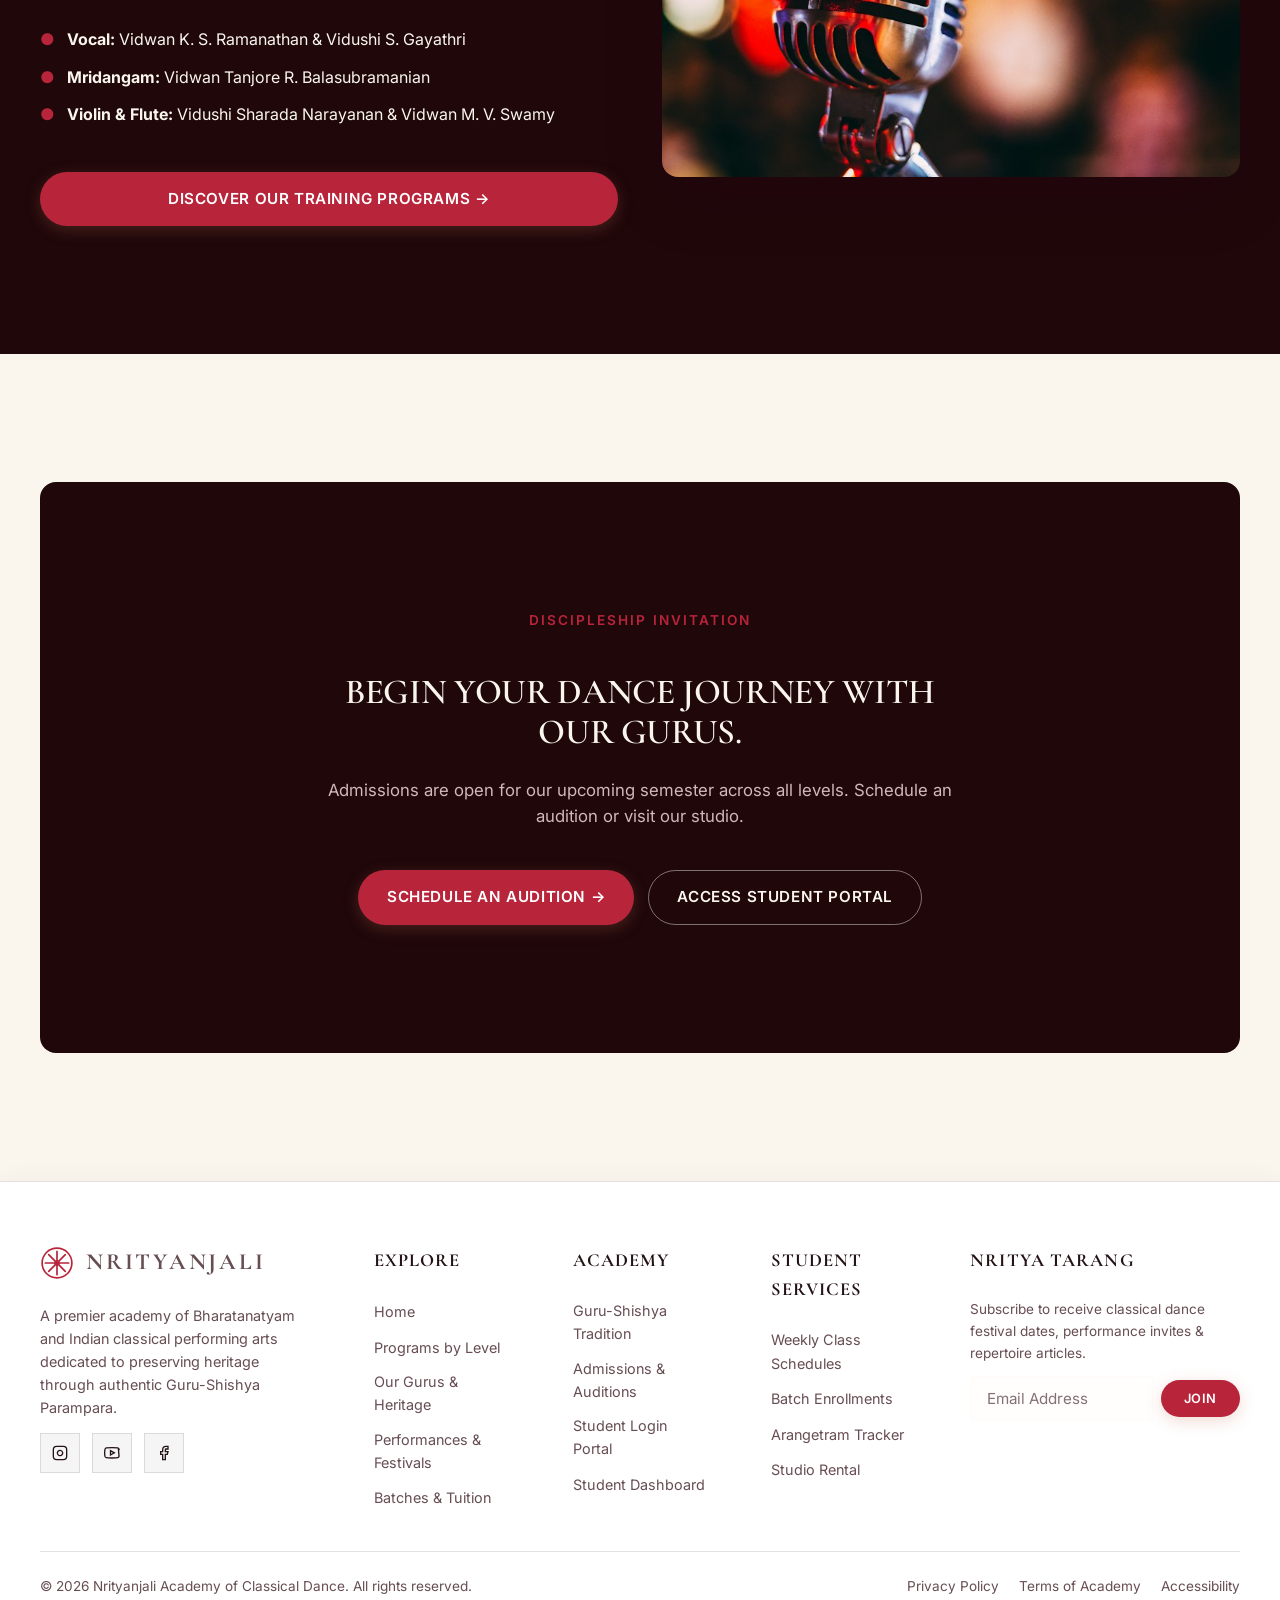
==== commit 676b142e: "Center mobile footer social buttons and center last Gurus card at 1024px" ====
--- a/about.html
+++ b/about.html
@@ -146,7 +146,7 @@
           <p>Celebrated performers, scholars, and gurus dedicated to nurturing the next generation of soloists.</p>
         </div>
 
-        <div style="display: grid; grid-template-columns: repeat(auto-fit, minmax(280px, 1fr)); gap: 24px;">
+        <div class="grid-3">
           
           <!-- Guru 1: Founder -->
           <div class="hover-petal-card" style="background: var(--bg-surface-elevated); border: 1px solid var(--border-color); border-radius: var(--radius-md); overflow: hidden;">
--- a/assets/css/style.css
+++ b/assets/css/style.css
@@ -2823,6 +2823,27 @@
   margin: 0;
 }
 
+@media (max-width: 768px) {
+  .workbench-stage {
+    padding: 50px 14px 18px;
+    min-height: auto;
+  }
+
+  .workbench-stage img {
+    width: 100%;
+    height: 240px;
+    max-height: none;
+    object-fit: cover;
+    border-radius: var(--radius-sm);
+  }
+
+  .workbench-selector-btn {
+    white-space: nowrap;
+    font-size: 0.78rem;
+    padding: 8px 12px;
+  }
+}
+
 /* ==========================================================================
    PRICING COMPARISON TABLE
    ========================================================================== */
@@ -3449,6 +3470,12 @@
 @media (max-width: 1024px) {
   .footer-grid {
     grid-template-columns: repeat(2, 1fr);
+  }
+}
+
+@media (max-width: 768px) {
+  .footer .social-links-grid {
+    justify-content: center;
   }
 }
 
@@ -5243,8 +5270,10 @@
   .btn:not(table .btn):not(.workshop-card .btn):not(.workshop-card-footer .btn):not(.batch-enroll-card .btn), .nav-primary-cta {
     max-width: 100% !important;
     box-sizing: border-box !important;
-    white-space: normal !important;
-    word-break: break-word !important;
+    white-space: nowrap !important;
+    word-break: normal !important;
+    font-size: 0.78rem !important;
+    padding: 11px 18px !important;
   }
 }
 
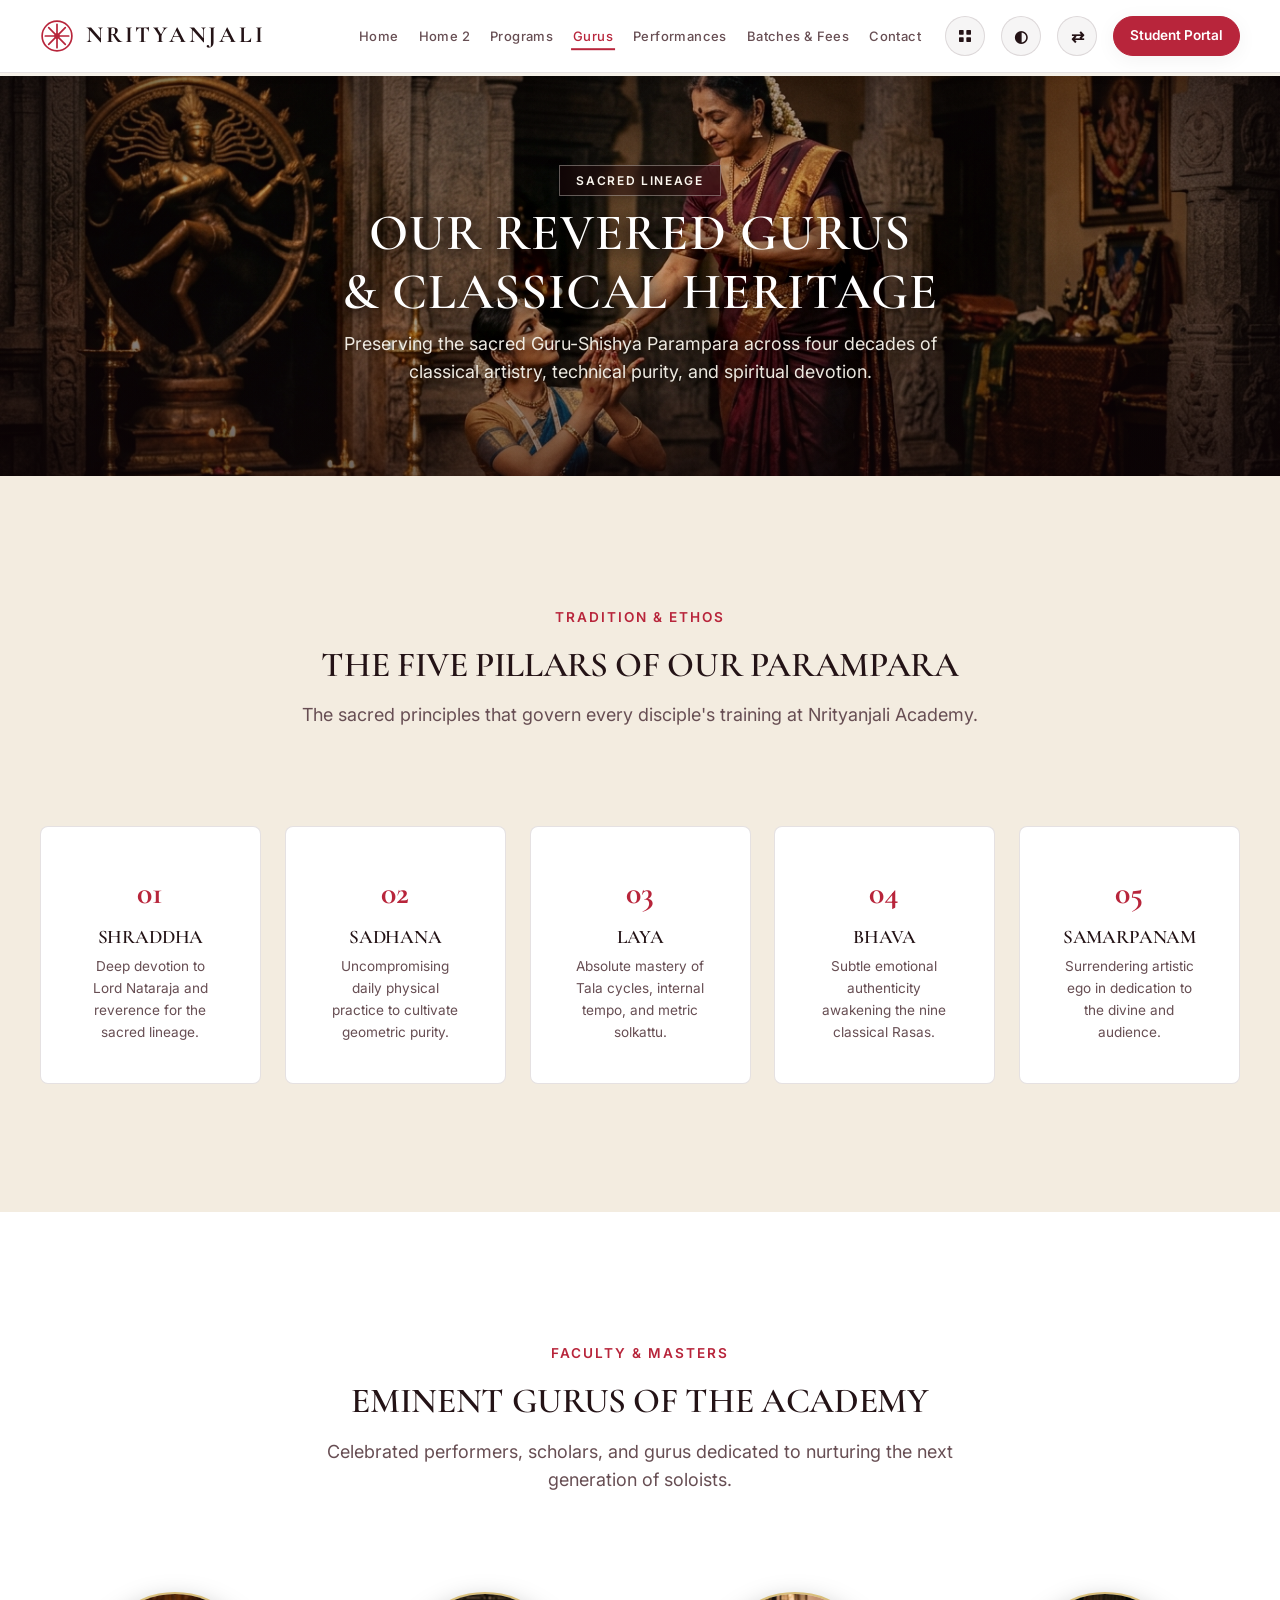
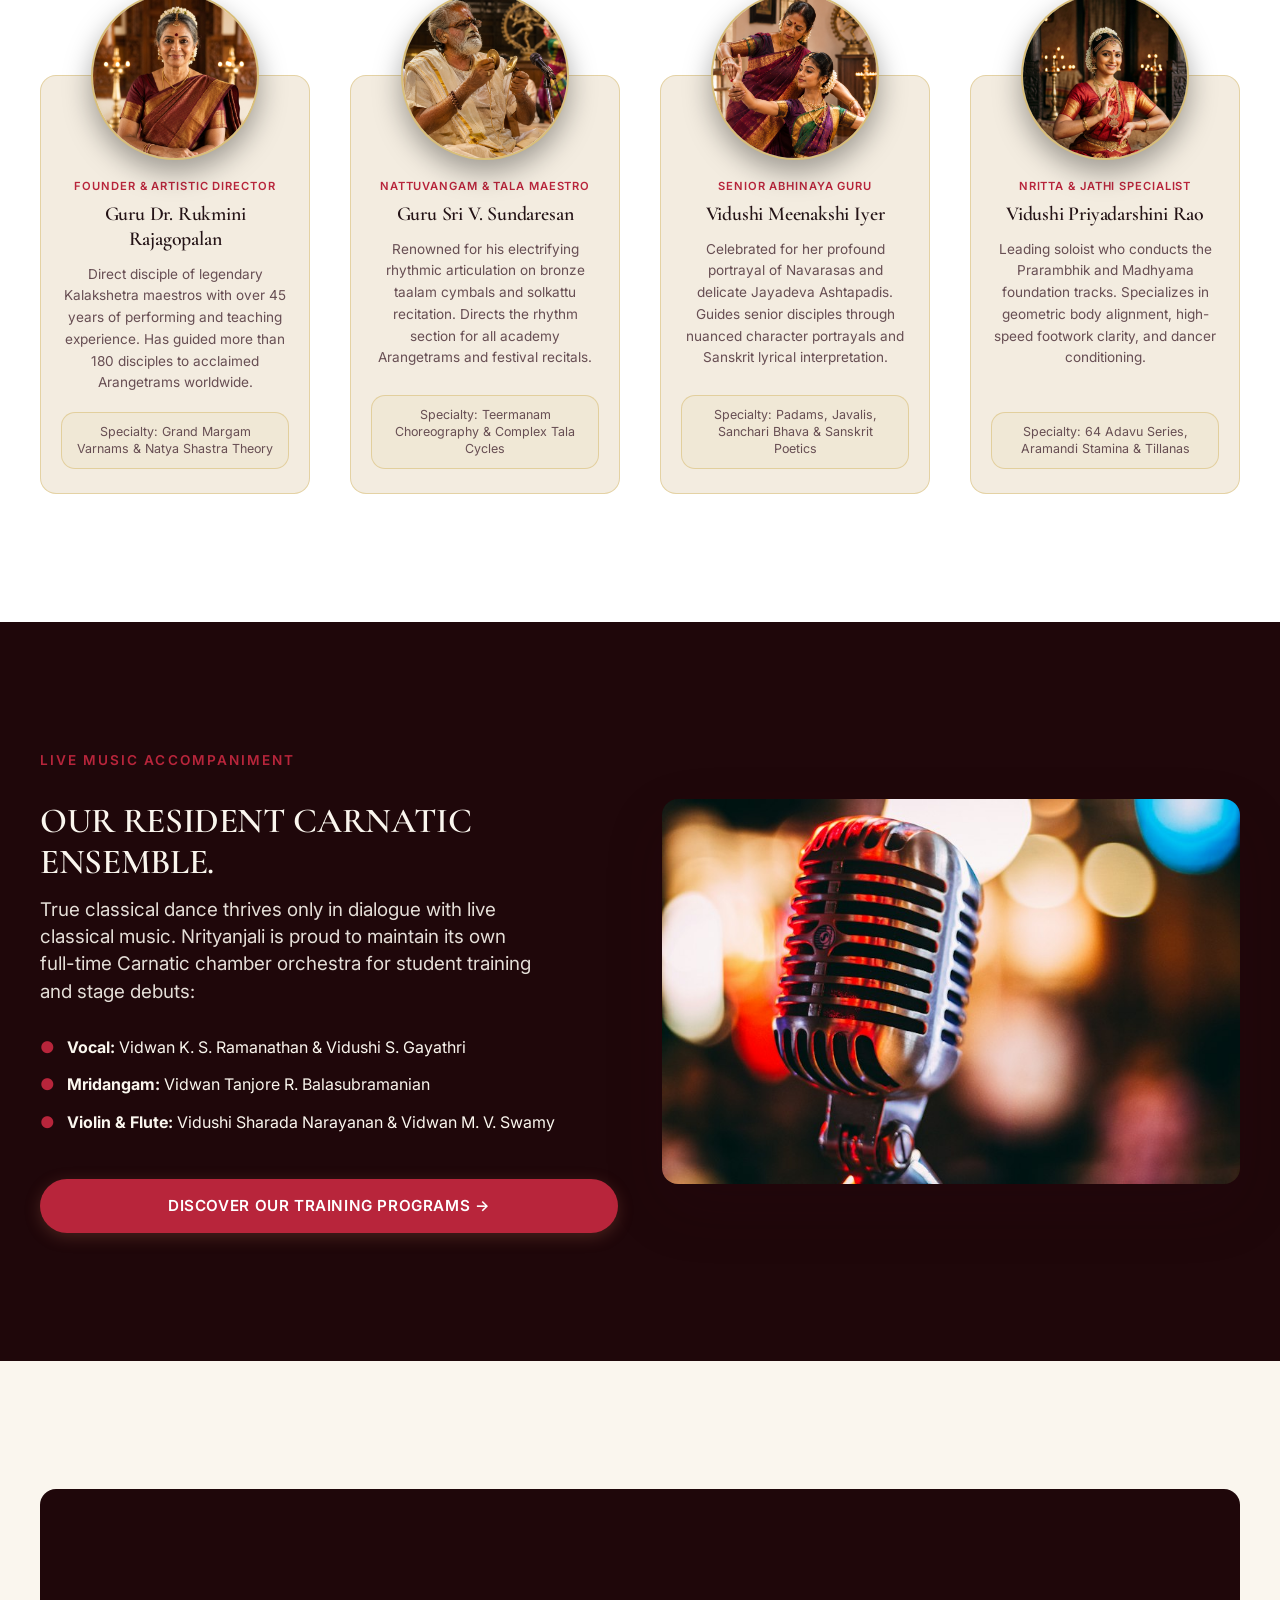
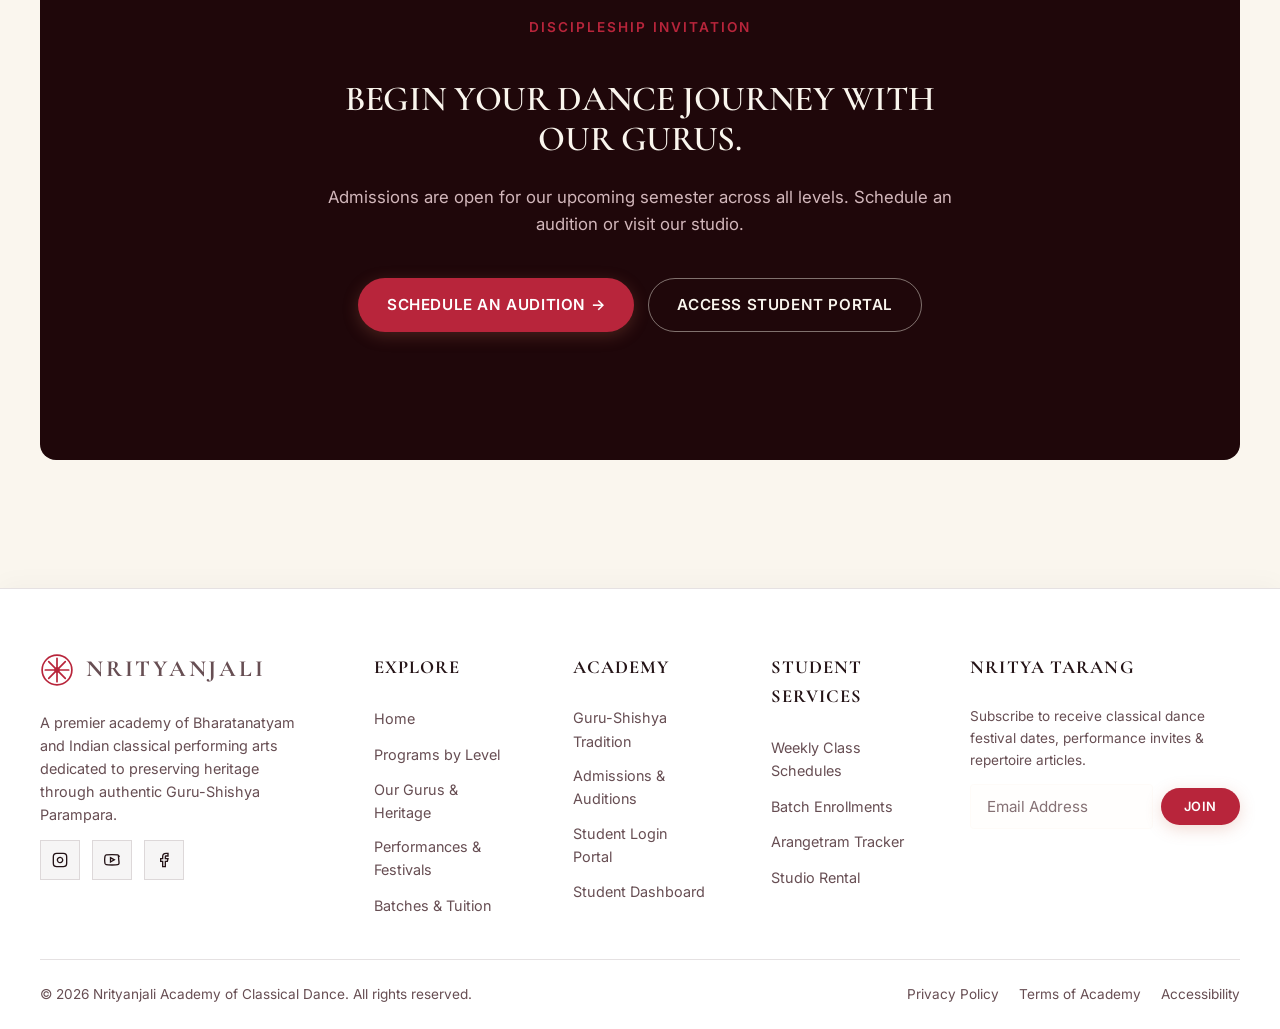
==== commit a5550c34: "2nd dcomtit" ====
--- a/about.html
+++ b/about.html
@@ -36,7 +36,7 @@
 
       <div class="nav-actions">
         <a href="dashboard.html" class="ctrl-btn" aria-label="Student Dashboard" title="Student Dashboard">
-          <svg width="16" height="16" viewBox="0 0 24 24" fill="currentColor"><circle cx="6" cy="6" r="3"/><circle cx="18" cy="6" r="3"/><circle cx="6" cy="18" r="3"/><circle cx="18" cy="18" r="3"/></svg>
+          <svg width="16" height="16" viewBox="0 0 24 24" fill="currentColor"><rect x="3" y="3" width="7" height="7" rx="1"/><rect x="14" y="3" width="7" height="7" rx="1"/><rect x="3" y="14" width="7" height="7" rx="1"/><rect x="14" y="14" width="7" height="7" rx="1"/></svg>
         </a>
         <button class="ctrl-btn js-theme-toggle" aria-label="Toggle Theme" title="Toggle Theme">
           <span>◐</span>
@@ -69,16 +69,16 @@
       <li><a href="contact.html" class="mobile-drawer-link">Contact</a></li>
     </ul>
     <div class="drawer-controls">
+      <div class="ctrl-group">
+        <a href="dashboard.html" class="ctrl-btn" aria-label="Student Dashboard" title="Student Dashboard">
+          <svg width="16" height="16" viewBox="0 0 24 24" fill="currentColor"><rect x="3" y="3" width="7" height="7" rx="1"/><rect x="14" y="3" width="7" height="7" rx="1"/><rect x="3" y="14" width="7" height="7" rx="1"/><rect x="14" y="14" width="7" height="7" rx="1"/></svg>
+        </a>
+        <button class="ctrl-btn js-theme-toggle" aria-label="Toggle Theme" title="Toggle Theme"><span>◐</span></button>
+        <button class="ctrl-btn js-rtl-toggle" aria-label="Toggle Direction" title="Toggle Direction"><span>⇄</span></button>
+      </div>
       <a href="login.html" class="nav-primary-cta" style="width: 100%; text-align: center;">
         <span>Student Portal</span>
       </a>
-      <div class="ctrl-group">
-        <a href="dashboard.html" class="ctrl-btn" aria-label="Student Dashboard" title="Student Dashboard">
-          <svg width="16" height="16" viewBox="0 0 24 24" fill="currentColor"><circle cx="6" cy="6" r="3"/><circle cx="18" cy="6" r="3"/><circle cx="6" cy="18" r="3"/><circle cx="18" cy="18" r="3"/></svg>
-        </a>
-        <button class="ctrl-btn js-theme-toggle" aria-label="Toggle Theme" title="Toggle Theme"><span>◐</span></button>
-        <button class="ctrl-btn js-rtl-toggle" aria-label="Toggle Direction" title="Toggle Direction"><span>⇄</span></button>
-      </div>
     </div>
   </div>
 
@@ -146,66 +146,58 @@
           <p>Celebrated performers, scholars, and gurus dedicated to nurturing the next generation of soloists.</p>
         </div>
 
-        <div class="grid-3">
+        <div class="grid-4 guru-portrait-grid">
           
           <!-- Guru 1: Founder -->
-          <div class="hover-petal-card" style="background: var(--bg-surface-elevated); border: 1px solid var(--border-color); border-radius: var(--radius-md); overflow: hidden;">
-            <div class="image-leaf-container" style="height: 260px;">
+          <div class="hover-petal-card guru-portrait-card">
+            <div class="guru-portrait-avatar">
               <img src="assets/images/guru-founder.jpg" alt="Guru Dr. Rukmini Rajagopalan - Founder & Artistic Director">
             </div>
-            <div style="padding: 20px;">
-              <span class="workshop-badge-status" style="margin-bottom: 6px;">FOUNDER & ARTISTIC DIRECTOR</span>
-              <h3 style="margin-block: 6px 4px; font-size: 1.3rem;">Guru Dr. Rukmini Rajagopalan</h3>
-              <p style="font-size: 0.88rem; color: var(--text-muted); line-height: 1.6; margin-bottom: 12px;">
-                Direct disciple of legendary Kalakshetra maestros with over 45 years of performing and teaching experience. Has guided more than 180 disciples to acclaimed Arangetrams worldwide.
-              </p>
-              <div style="font-size: 0.8rem; color: var(--terracotta-bloom); font-weight: 600;">Specialty: Grand Margam Varnams & Natya Shastra Theory</div>
-            </div>
+            <span class="guru-portrait-role">FOUNDER & ARTISTIC DIRECTOR</span>
+            <h3 class="guru-portrait-name">Guru Dr. Rukmini Rajagopalan</h3>
+            <p class="guru-portrait-bio">
+              Direct disciple of legendary Kalakshetra maestros with over 45 years of performing and teaching experience. Has guided more than 180 disciples to acclaimed Arangetrams worldwide.
+            </p>
+            <div class="guru-portrait-specialty">Specialty: Grand Margam Varnams & Natya Shastra Theory</div>
           </div>
 
           <!-- Guru 2: Nattuvangam Maestro -->
-          <div class="hover-petal-card" style="background: var(--bg-surface-elevated); border: 1px solid var(--border-color); border-radius: var(--radius-md); overflow: hidden;">
-            <div class="image-leaf-container" style="height: 260px;">
+          <div class="hover-petal-card guru-portrait-card">
+            <div class="guru-portrait-avatar">
               <img src="assets/images/guru-maestro.jpg" alt="Guru Sri V. Sundaresan - Nattuvangam & Tala Maestro">
             </div>
-            <div style="padding: 20px;">
-              <span class="workshop-badge-status" style="margin-bottom: 6px;">NATTUVANGAM & TALA MAESTRO</span>
-              <h3 style="margin-block: 6px 4px; font-size: 1.3rem;">Guru Sri V. Sundaresan</h3>
-              <p style="font-size: 0.88rem; color: var(--text-muted); line-height: 1.6; margin-bottom: 12px;">
-                Renowned for his electrifying rhythmic articulation on bronze taalam cymbals and solkattu recitation. Directs the rhythm section for all academy Arangetrams and festival recitals.
-              </p>
-              <div style="font-size: 0.8rem; color: var(--terracotta-bloom); font-weight: 600;">Specialty: Teermanam Choreography & Complex Tala Cycles</div>
-            </div>
+            <span class="guru-portrait-role">NATTUVANGAM & TALA MAESTRO</span>
+            <h3 class="guru-portrait-name">Guru Sri V. Sundaresan</h3>
+            <p class="guru-portrait-bio">
+              Renowned for his electrifying rhythmic articulation on bronze taalam cymbals and solkattu recitation. Directs the rhythm section for all academy Arangetrams and festival recitals.
+            </p>
+            <div class="guru-portrait-specialty">Specialty: Teermanam Choreography & Complex Tala Cycles</div>
           </div>
 
           <!-- Guru 3: Abhinaya Guru -->
-          <div class="hover-petal-card" style="background: var(--bg-surface-elevated); border: 1px solid var(--border-color); border-radius: var(--radius-md); overflow: hidden;">
-            <div class="image-leaf-container" style="height: 260px;">
+          <div class="hover-petal-card guru-portrait-card">
+            <div class="guru-portrait-avatar">
               <img src="assets/images/guru-teacher.jpg" alt="Vidushi Meenakshi Iyer - Senior Abhinaya Guru">
             </div>
-            <div style="padding: 20px;">
-              <span class="workshop-badge-status" style="margin-bottom: 6px;">SENIOR ABHINAYA GURU</span>
-              <h3 style="margin-block: 6px 4px; font-size: 1.3rem;">Vidushi Meenakshi Iyer</h3>
-              <p style="font-size: 0.88rem; color: var(--text-muted); line-height: 1.6; margin-bottom: 12px;">
-                Celebrated for her profound portrayal of Navarasas and delicate Jayadeva Ashtapadis. Guides senior disciples through nuanced character portrayals and Sanskrit lyrical interpretation.
-              </p>
-              <div style="font-size: 0.8rem; color: var(--terracotta-bloom); font-weight: 600;">Specialty: Padams, Javalis, Sanchari Bhava & Sanskrit Poetics</div>
-            </div>
+            <span class="guru-portrait-role">SENIOR ABHINAYA GURU</span>
+            <h3 class="guru-portrait-name">Vidushi Meenakshi Iyer</h3>
+            <p class="guru-portrait-bio">
+              Celebrated for her profound portrayal of Navarasas and delicate Jayadeva Ashtapadis. Guides senior disciples through nuanced character portrayals and Sanskrit lyrical interpretation.
+            </p>
+            <div class="guru-portrait-specialty">Specialty: Padams, Javalis, Sanchari Bhava & Sanskrit Poetics</div>
           </div>
 
           <!-- Guru 4: Nritta Specialist -->
-          <div class="hover-petal-card" style="background: var(--bg-surface-elevated); border: 1px solid var(--border-color); border-radius: var(--radius-md); overflow: hidden;">
-            <div class="image-leaf-container" style="height: 260px;">
+          <div class="hover-petal-card guru-portrait-card">
+            <div class="guru-portrait-avatar">
               <img src="assets/images/guru-dancer.jpg" alt="Vidushi Priyadarshini Rao - Choreography & Nritta Specialist">
             </div>
-            <div style="padding: 20px;">
-              <span class="workshop-badge-status" style="margin-bottom: 6px;">NRITTA & JATHI SPECIALIST</span>
-              <h3 style="margin-block: 6px 4px; font-size: 1.3rem;">Vidushi Priyadarshini Rao</h3>
-              <p style="font-size: 0.88rem; color: var(--text-muted); line-height: 1.6; margin-bottom: 12px;">
-                Leading soloist who conducts the Prarambhik and Madhyama foundation tracks. Specializes in geometric body alignment, high-speed footwork clarity, and dancer conditioning.
-              </p>
-              <div style="font-size: 0.8rem; color: var(--terracotta-bloom); font-weight: 600;">Specialty: 64 Adavu Series, Aramandi Stamina & Tillanas</div>
-            </div>
+            <span class="guru-portrait-role">NRITTA & JATHI SPECIALIST</span>
+            <h3 class="guru-portrait-name">Vidushi Priyadarshini Rao</h3>
+            <p class="guru-portrait-bio">
+              Leading soloist who conducts the Prarambhik and Madhyama foundation tracks. Specializes in geometric body alignment, high-speed footwork clarity, and dancer conditioning.
+            </p>
+            <div class="guru-portrait-specialty">Specialty: 64 Adavu Series, Aramandi Stamina & Tillanas</div>
           </div>
 
         </div>
--- a/assets/css/style.css
+++ b/assets/css/style.css
@@ -382,6 +382,262 @@
   border-color: rgba(201, 111, 85, 0.4);
 }
 
+/* 2b. Guru Circular Portrait Cards */
+.guru-portrait-grid {
+  padding-top: 84px;
+  row-gap: 112px !important;
+}
+
+.guru-portrait-card {
+  position: relative;
+  background: var(--bg-surface-elevated);
+  border: 1px solid rgba(197, 155, 39, 0.32);
+  border-radius: 16px;
+  padding: 102px 20px 24px;
+  text-align: center;
+  display: flex;
+  flex-direction: column;
+  align-items: center;
+  overflow: visible;
+}
+
+.guru-portrait-avatar {
+  position: absolute;
+  top: -84px;
+  left: 50%;
+  transform: translateX(-50%);
+  width: 168px;
+  height: 168px;
+  border-radius: 50%;
+  overflow: hidden;
+  border: 2px solid rgba(197, 155, 39, 0.55);
+  box-shadow: 0 12px 28px rgba(0, 0, 0, 0.35);
+  background: var(--bg-surface-elevated);
+}
+
+.guru-portrait-avatar img {
+  width: 100%;
+  height: 100%;
+  object-fit: cover;
+  object-position: top center;
+  transition: transform 0.6s cubic-bezier(0.16, 1, 0.3, 1);
+}
+
+.guru-portrait-card:hover .guru-portrait-avatar img {
+  transform: scale(1.06);
+}
+
+.guru-portrait-role {
+  font-size: 0.7rem;
+  font-weight: 600;
+  letter-spacing: 0.08em;
+  text-transform: uppercase;
+  color: var(--terracotta-bloom);
+  margin-bottom: 6px;
+  white-space: nowrap;
+}
+
+.guru-portrait-name {
+  font-family: var(--font-serif);
+  font-size: 1.24rem;
+  font-weight: 600;
+  color: var(--text-main);
+  line-height: 1.25;
+  margin: 0 0 12px;
+}
+
+.guru-portrait-bio {
+  font-size: 0.85rem;
+  color: var(--text-muted);
+  line-height: 1.6;
+  margin: 0 0 18px;
+  flex: 1;
+}
+
+.guru-portrait-specialty {
+  width: 100%;
+  margin-top: auto;
+  padding: 10px 14px;
+  border-radius: 14px;
+  border: 1px solid rgba(197, 155, 39, 0.32);
+  background: rgba(197, 155, 39, 0.05);
+  font-size: 0.78rem;
+  color: var(--text-muted);
+  line-height: 1.4;
+}
+
+[data-theme="dark"] .guru-portrait-specialty {
+  background: rgba(0, 0, 0, 0.22);
+  color: var(--text-inverse-muted);
+}
+
+/* 2c. Home 2 Manifesto Split Editorial Layout */
+.manifesto-split {
+  display: grid;
+  grid-template-columns: 0.9fr 1.1fr;
+  gap: clamp(32px, 5vw, 64px);
+  align-items: center;
+  margin-top: var(--space-2xl);
+}
+
+.manifesto-visual-frame {
+  position: relative;
+  border-radius: 20px;
+  overflow: hidden;
+  border: 1px solid rgba(197, 155, 39, 0.35);
+  box-shadow: 0 24px 54px rgba(0, 0, 0, 0.32);
+  aspect-ratio: 4 / 5;
+}
+
+.manifesto-visual-frame img {
+  width: 100%;
+  height: 100%;
+  object-fit: cover;
+  display: block;
+}
+
+.manifesto-visual-caption {
+  position: absolute;
+  inset: auto 16px 16px 16px;
+  padding: 16px 18px;
+  border-radius: 12px;
+  background: rgba(24, 6, 10, 0.84);
+  backdrop-filter: blur(8px);
+  border: 1px solid rgba(197, 155, 39, 0.3);
+  color: var(--petal-cream);
+}
+
+.manifesto-visual-caption blockquote {
+  font-family: var(--font-serif);
+  font-style: italic;
+  font-size: 1.08rem;
+  line-height: 1.45;
+  margin: 0 0 6px;
+  color: var(--petal-cream);
+}
+
+.manifesto-visual-caption cite {
+  font-style: normal;
+  font-size: 0.72rem;
+  letter-spacing: 0.1em;
+  text-transform: uppercase;
+  color: var(--temple-gold);
+}
+
+.manifesto-pillar-list {
+  position: relative;
+  display: flex;
+  flex-direction: column;
+  padding-left: 12px;
+}
+
+.manifesto-pillar-list::before {
+  content: "";
+  position: absolute;
+  top: 28px;
+  bottom: 28px;
+  left: 39px;
+  width: 1px;
+  background: linear-gradient(180deg, rgba(197, 155, 39, 0.55), rgba(184, 37, 59, 0.35), transparent);
+}
+
+.manifesto-pillar-row {
+  position: relative;
+  display: flex;
+  align-items: flex-start;
+  gap: 24px;
+  padding: 26px 0;
+  border-bottom: 1px solid rgba(197, 155, 39, 0.16);
+  transition: transform var(--transition-fast);
+}
+
+.manifesto-pillar-row:first-child {
+  padding-top: 0;
+}
+
+.manifesto-pillar-row:last-child {
+  border-bottom: none;
+  padding-bottom: 0;
+}
+
+.manifesto-pillar-row:hover {
+  transform: translateX(6px);
+}
+
+.manifesto-pillar-node {
+  position: relative;
+  z-index: 1;
+  flex-shrink: 0;
+  width: 54px;
+  height: 54px;
+  border-radius: 50%;
+  background: var(--bg-surface);
+  border: 1px solid rgba(197, 155, 39, 0.45);
+  display: flex;
+  align-items: center;
+  justify-content: center;
+  font-family: var(--font-serif);
+  font-size: 1.35rem;
+  font-weight: 600;
+  color: var(--temple-gold);
+  box-shadow: 0 6px 18px rgba(0, 0, 0, 0.18);
+  transition: background var(--transition-fast), color var(--transition-fast), border-color var(--transition-fast);
+}
+
+.manifesto-pillar-row:hover .manifesto-pillar-node {
+  background: var(--terracotta-bloom);
+  border-color: var(--terracotta-bloom);
+  color: var(--petal-cream);
+}
+
+.manifesto-pillar-content {
+  flex: 1;
+}
+
+.manifesto-pillar-kicker {
+  display: inline-block;
+  font-size: 0.72rem;
+  font-weight: 600;
+  letter-spacing: 0.12em;
+  text-transform: uppercase;
+  color: var(--terracotta-bloom);
+  margin-bottom: 4px;
+}
+
+.manifesto-pillar-title {
+  font-family: var(--font-serif);
+  font-size: 1.45rem;
+  font-weight: 600;
+  color: var(--text-main);
+  margin: 0 0 8px;
+}
+
+.manifesto-pillar-desc {
+  font-size: 0.94rem;
+  line-height: 1.65;
+  color: var(--text-muted);
+  margin: 0 0 10px;
+}
+
+.manifesto-pillar-tags {
+  font-size: 0.78rem;
+  font-weight: 500;
+  letter-spacing: 0.04em;
+  color: var(--temple-gold);
+}
+
+@media (max-width: 900px) {
+  .manifesto-split {
+    grid-template-columns: 1fr;
+  }
+
+  .manifesto-visual-frame {
+    max-width: 480px;
+    margin-inline: auto;
+    aspect-ratio: 1 / 1;
+  }
+}
+
 /* 3. Image Leaf Morphing Zoom */
 .image-leaf-container {
   overflow: hidden;
@@ -1792,7 +2048,7 @@
 
 .inner-hero.hero-performances {
   background-image: url('../images/banner-performances.jpg');
-  background-position: center 40%;
+  background-position: center 8%;
 }
 
 .inner-hero.hero-pricing {
@@ -5653,3 +5909,53 @@
   }
 }
 
+/* ==========================================================================
+   PERFORMANCE PAGE: COSTUME & TRADITION SHOWCASE (1024px, 768px & MOBILE)
+   ========================================================================== */
+.attire-showcase-grid {
+  display: grid;
+  grid-template-columns: 0.9fr 1.1fr;
+  gap: var(--space-2xl);
+  align-items: center;
+}
+
+.attire-cards-grid {
+  width: 100%;
+  margin-top: var(--space-sm);
+  text-align: start;
+}
+
+@media (max-width: 1024px) {
+  .attire-showcase-grid {
+    grid-template-columns: 1fr;
+    gap: var(--space-xl);
+    text-align: center;
+  }
+
+  .attire-showcase-grid .hero-image-wrapper {
+    max-width: 540px;
+    width: 100%;
+    margin-inline: auto;
+  }
+
+  .attire-showcase-grid .hero-content {
+    align-items: center;
+    padding-inline: 12px;
+  }
+
+  .attire-showcase-grid .hero-supporting {
+    max-width: 680px;
+    margin-inline: auto;
+  }
+}
+
+@media (max-width: 600px) {
+  .attire-showcase-grid .hero-content {
+    padding-inline: 8px;
+  }
+
+  .attire-cards-grid {
+    text-align: start;
+  }
+}
+
